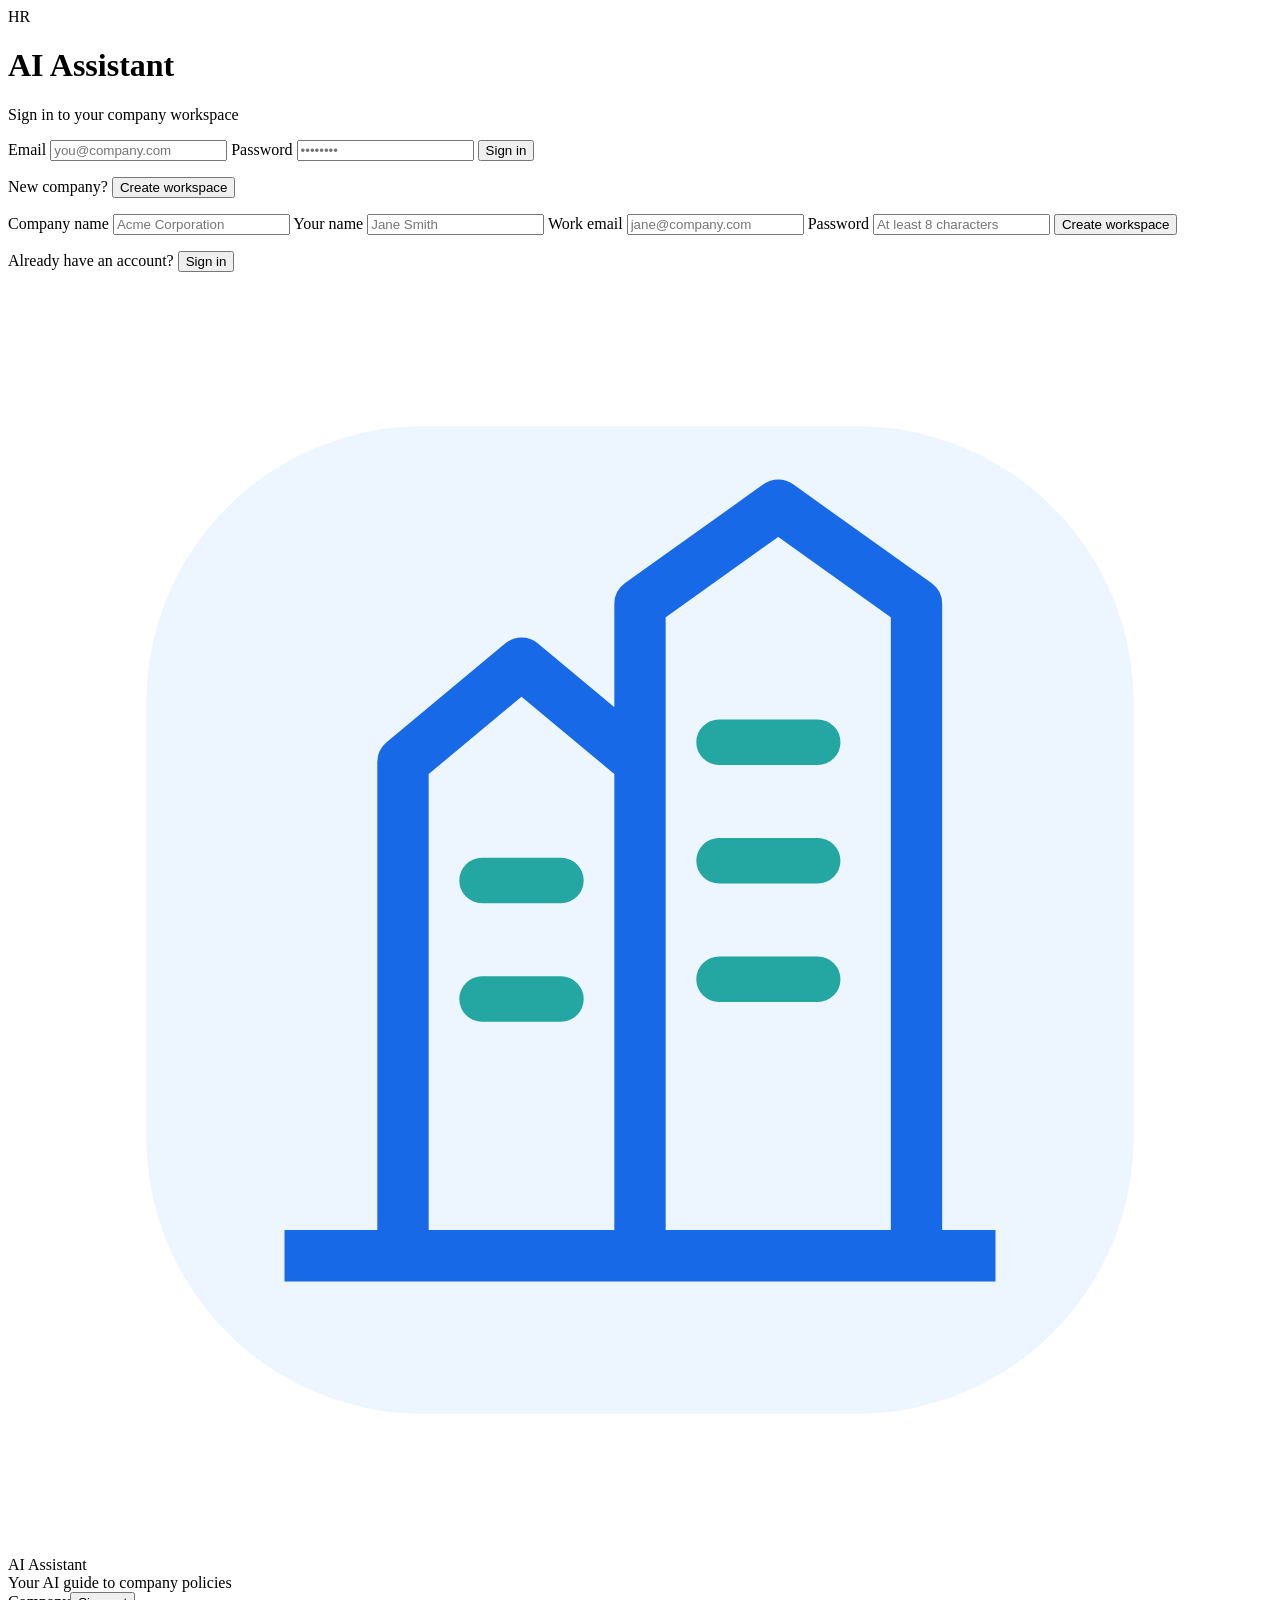
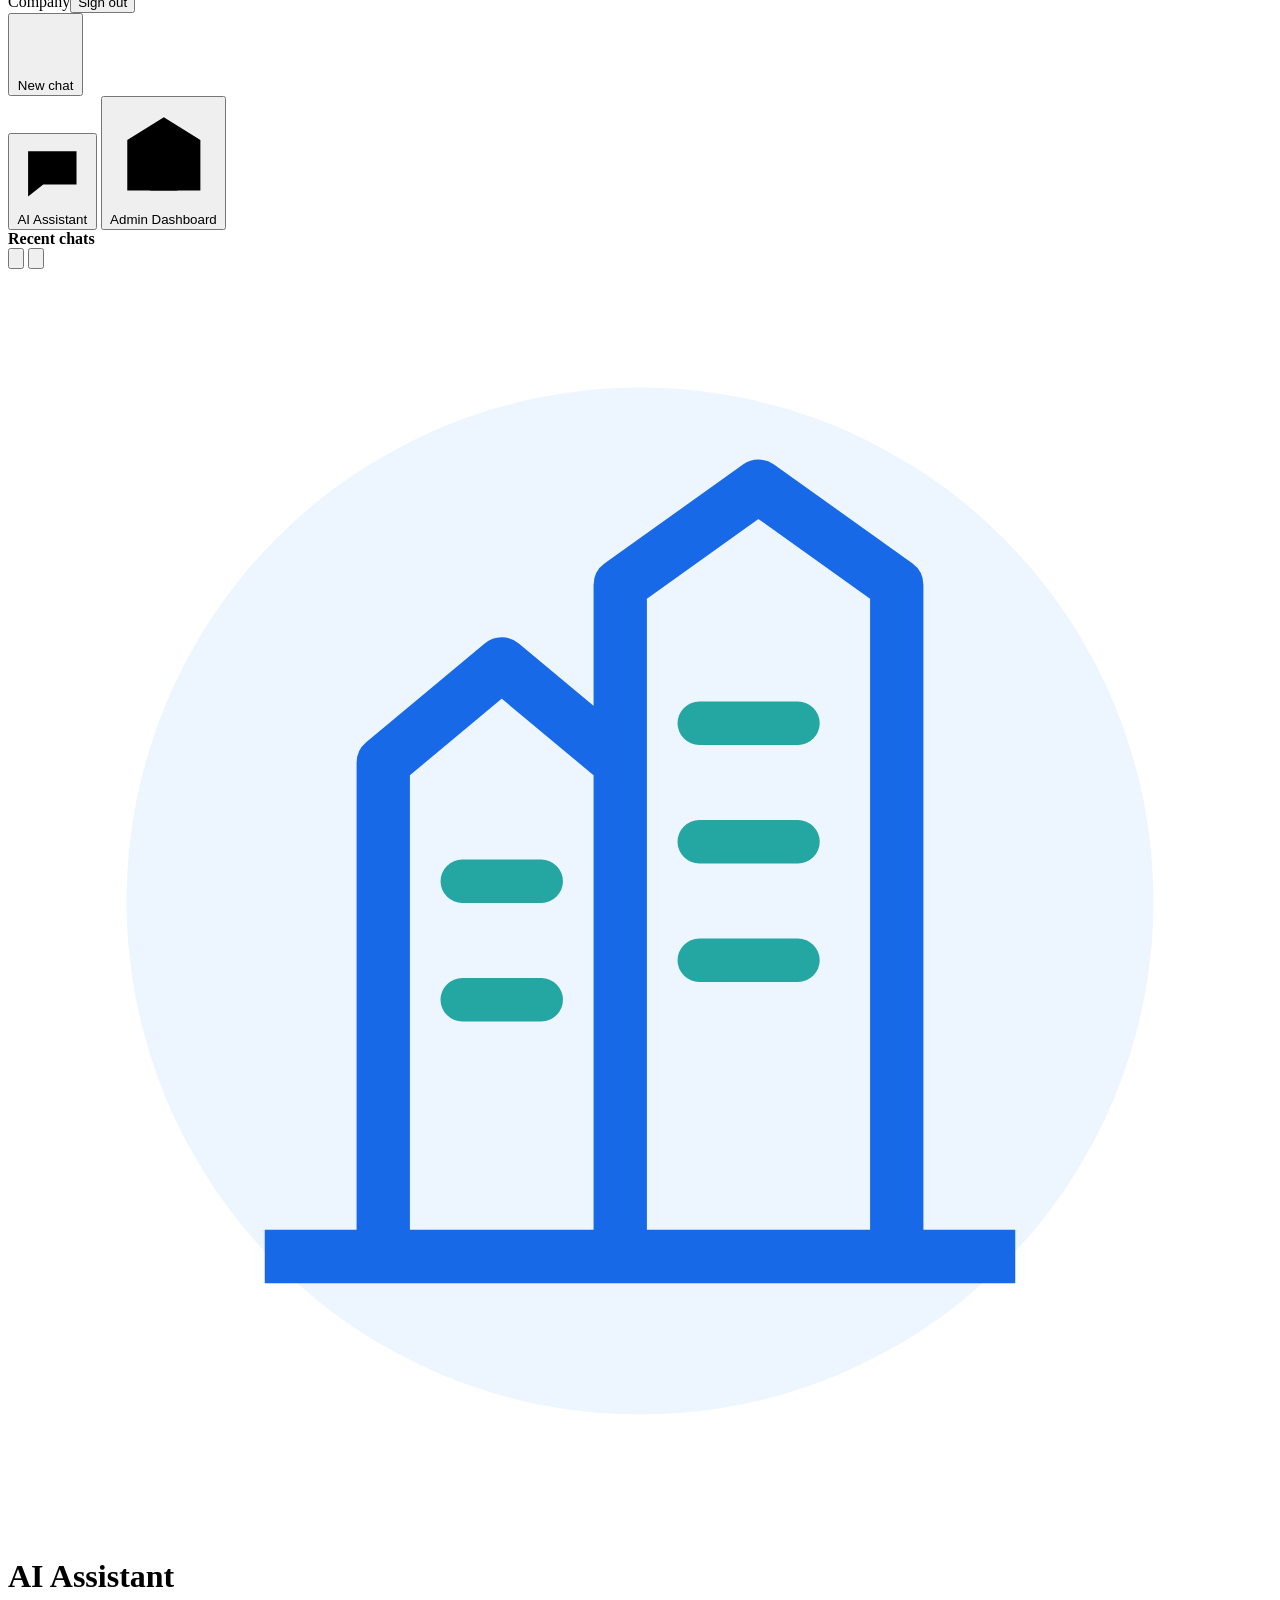
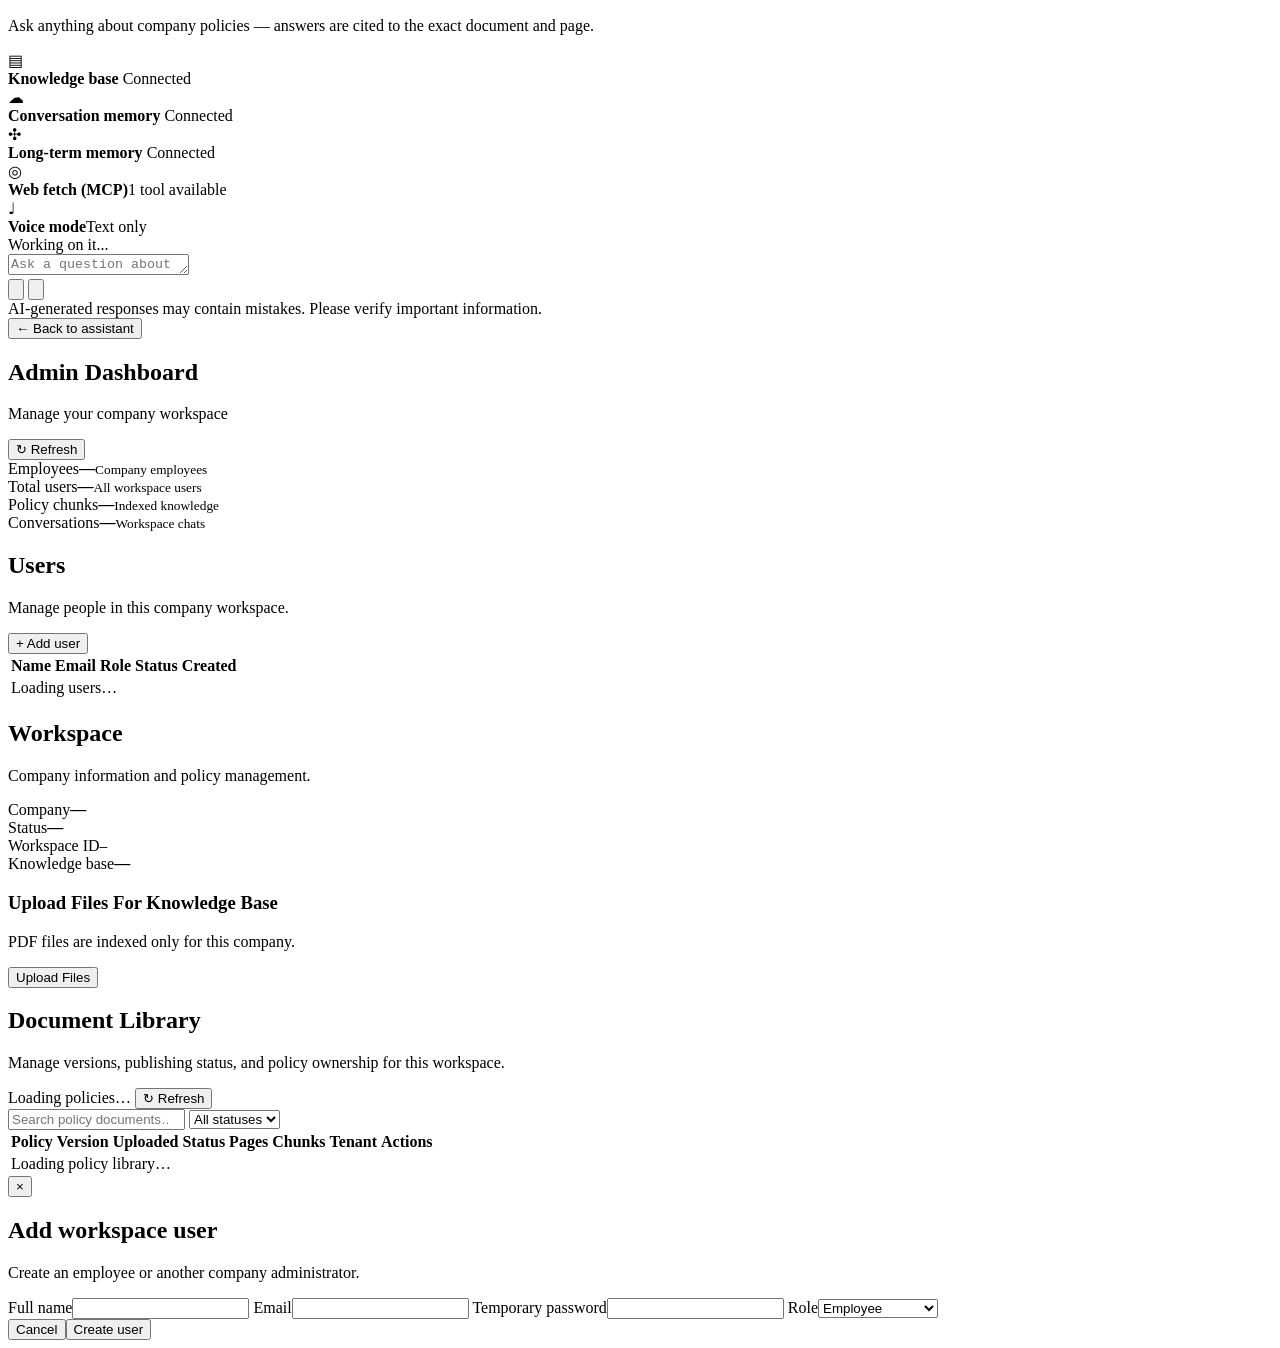
==== frontend/index.html @ 8429901c "change policy to assistant" ====
<!DOCTYPE html>
<html lang="en">
<head>
  <meta charset="UTF-8">
  <meta name="viewport" content="width=device-width, initial-scale=1.0">
  <title>AI Assistant</title>
  <link rel="stylesheet" href="/css/styles.css?v=20260813">
</head>
<body>

  <div id="authScreen" class="auth-screen">
    <div class="auth-card">
      <div class="auth-logo">HR</div>
      <h1>AI Assistant</h1>
      <p class="auth-subtitle">Sign in to your company workspace</p>

      <div id="loginView">
        <form id="loginForm">
          <label>Email</label>
          <input id="loginEmail" type="email" autocomplete="email" required placeholder="you@company.com">
          <label>Password</label>
          <input id="loginPassword" type="password" autocomplete="current-password" required placeholder="••••••••">
          <button type="submit" class="auth-primary">Sign in</button>
          <div id="loginError" class="auth-error hidden"></div>
        </form>
        <p class="auth-switch">New company? <button type="button" id="showRegister">Create workspace</button></p>
      </div>

      <div id="registerView" class="hidden">
        <form id="registerForm">
          <label>Company name</label>
          <input id="registerCompany" type="text" required placeholder="Acme Corporation">
          <label>Your name</label>
          <input id="registerName" type="text" required placeholder="Jane Smith">
          <label>Work email</label>
          <input id="registerEmail" type="email" required placeholder="jane@company.com">
          <label>Password</label>
          <input id="registerPassword" type="password" minlength="8" required placeholder="At least 8 characters">
          <button type="submit" class="auth-primary">Create workspace</button>
          <div id="registerError" class="auth-error hidden"></div>
        </form>
        <p class="auth-switch">Already have an account? <button type="button" id="showLogin">Sign in</button></p>
      </div>
    </div>
  </div>

  <div class="app hidden" id="appShell">

    <!-- Top navigation -->
    <header class="topbar">
      <div class="brand">
        <div class="brand-mark">
          <svg viewBox="0 0 64 64" aria-hidden="true">
            <rect x="7" y="7" width="50" height="50" rx="14" fill="#edf5ff"/>
            <path d="M20 49V24l6-5 6 5v25M32 49V16l7-5 7 5v34M14 49h36"
                  fill="none" stroke="#1769e8" stroke-width="2.6" stroke-linejoin="round"/>
            <path d="M24 30h4M24 36h4M36 23h5M36 29h5M36 35h5"
                  stroke="#24a6a3" stroke-width="2.3" stroke-linecap="round"/>
          </svg>
        </div>
        <div>
          <div class="brand-title">AI Assistant</div>
          <div class="brand-subtitle">Your AI guide to company policies</div>
        </div>
      </div>

      <!-- Status tabs -->
      <!-- <div class="status-tabs">
        <div class="status-card">
          <span class="status-icon">
            <svg viewBox="0 0 24 24"><path d="M4 5h16v14H4zM8 9h8M8 13h5"/></svg>
          </span>
          <span><b>Knowledge base</b><small><i></i> Connected</small></span>
        </div>
        <div class="status-card">
          <span class="status-icon">
            <svg viewBox="0 0 24 24"><path d="M5 6h14v10H8l-4 4V6z"/></svg>
          </span>
          <span><b>Memory</b><small><i></i> Connected</small></span>
        </div>
        <div class="status-card">
          <span class="status-icon">
            <svg viewBox="0 0 24 24"><path d="M12 4 19 8v7l-7 5-7-5V8l7-4zM9 12h6M12 9v6"/></svg>
          </span>
          <span><b>Long-term memory</b><small><i></i> Connected</small></span>
        </div>
        <div class="status-card">
          <span class="status-icon">
            <svg viewBox="0 0 24 24"><circle cx="12" cy="12" r="8"/><path d="M4 12h16M12 4a13 13 0 0 1 0 16M12 4a13 13 0 0 0 0 16"/></svg>
          </span>
          <span><b>Web fetch (MCP)</b><small><strong>1 tool</strong></small></span>
        </div>
      </div> -->

      <div class="top-user"><span id="companyName">Company</span><button id="logoutButton" class="logout-button" type="button">Sign out</button></div>
    </header>

    <div class="layout">

      <!-- Sidebar -->
      <aside class="sidebar">
        <button class="new-chat" id="newChat">
          <svg viewBox="0 0 24 24"><path d="M12 5v14M5 12h14"/></svg>
          New chat
        </button>

        <nav class="sidebar-nav" aria-label="Application navigation">
          <button id="assistantNavButton" class="sidebar-nav-button active" type="button">
            <svg viewBox="0 0 24 24" aria-hidden="true"><path d="M4 5h16v11H9l-5 4V5z"/><path d="M8 9h8M8 12h5"/></svg>
            <span>AI Assistant</span>
          </button>
          <button id="adminNavButton" class="sidebar-nav-button admin-nav-button hidden" type="button">
            <svg viewBox="0 0 24 24" aria-hidden="true"><path d="M4 20V9l8-5 8 5v11H4z"/><path d="M9 20v-6h6v6M8 10h1M12 10h1M16 10h1"/></svg>
            <span>Admin Dashboard</span>
          </button>
        </nav>

        <!-- <button class="upload-docs" id="uploadDocuments">
          <svg viewBox="0 0 24 24"><path d="M12 16V4M7 9l5-5 5 5M5 20h14"/></svg>
          Upload documents
        </button> -->
        <input id="fileInput" type="file" accept=".pdf" multiple hidden>

        <div class="recent-heading">
          <strong>Recent chats</strong>
          <div>
            <button aria-label="Search">
              <svg viewBox="0 0 24 24"><circle cx="10.5" cy="10.5" r="6.5"/><path d="m16 16 5 5"/></svg>
            </button>
            <button aria-label="Filter">
              <svg viewBox="0 0 24 24"><path d="M4 6h16M7 12h10M10 18h4"/></svg>
            </button>
          </div>
        </div>

        <div class="recent-chats" id="sessions"></div>

        <!-- <div class="employee">
          <div class="avatar employee-avatar">SK<span class="online"></span></div>
          <div class="employee-copy">
            <b>Employee</b>
            <span id="employeeId">employee-2f1a3b</span>
          </div>
          <button class="chevron">⌄</button>
          <button
  class="theme-button"
  id="themeButton"
  type="button"
  aria-label="Toggle theme"
  title="Toggle light/dark mode"
>
  <svg
    class="sun-icon"
    viewBox="0 0 24 24"
  >
    <circle
      cx="12"
      cy="12"
      r="4"
    ></circle>

    <path d="M12 2v2"></path>
    <path d="M12 20v2"></path>

    <path
      d="m4.93 4.93 1.41 1.41"
    ></path>

    <path
      d="m17.66 17.66 1.41 1.41"
    ></path>

    <path d="M2 12h2"></path>
    <path d="M20 12h2"></path>

    <path
      d="m6.34 17.66-1.41 1.41"
    ></path>

    <path
      d="m19.07 4.93-1.41 1.41"
    ></path>
  </svg>

  <svg
    class="moon-icon"
    viewBox="0 0 24 24"
  >
    <path
      d="M21 12.8A8.5 8.5 0 1 1 11.2 3
         6.7 6.7 0 0 0 21 12.8Z"
    ></path>
  </svg>
</button>
        </div> -->
      </aside>

      <!-- Main -->
      <main class="main">
        <div class="hero">
          <div class="hero-logo">
            <svg viewBox="0 0 64 64" aria-hidden="true">
              <rect x="6" y="6" width="52" height="52" rx="26" fill="#edf5ff"/>
              <path d="M19 50V25l6-5 6 5v25M31 50V16l7-5 7 5v34M13 50h38"
                    fill="none" stroke="#1769e8" stroke-width="2.7" stroke-linejoin="round"/>
              <path d="M23 31h4M23 37h4M35 23h5M35 29h5M35 35h5"
                    stroke="#24a6a3" stroke-width="2.2" stroke-linecap="round"/>
            </svg>
          </div>
          <div>
            <h1>AI Assistant</h1>
            <p>Ask anything about company policies — answers are cited to the exact document and page.</p>
          </div>
        </div>

        <!-- In-page capability cards -->
        <div class="capabilities">
          <div class="capability">
            <div class="capability-icon books">▤</div>
            <div><b>Knowledge base</b><span><i></i> Connected</span></div>
          </div>
          <div class="capability">
            <div class="capability-icon memory">☁</div>
            <div><b>Conversation memory</b><span><i></i> Connected</span></div>
          </div>
          <div class="capability">
            <div class="capability-icon brain">✣</div>
            <div><b>Long-term memory</b><span><i></i> Connected</span></div>
          </div>
          <div class="capability">
            <div class="capability-icon globe">◎</div>
            <div><b>Web fetch (MCP)</b><span>1 tool available</span></div>
          </div>
          <div class="capability">
            <div class="capability-icon mic">♩</div>
            <div><b>Voice mode</b><span>Text only</span></div>
          </div>
        </div>

        <section class="chat" id="chat"></section>

        <div id="working" class="working hidden">Working on it...</div>

        <form class="composer" id="chatForm">
          <textarea id="message" rows="1" placeholder="Ask a question about company policies..."></textarea>
          <div class="composer-actions">
            <!-- <button type="button" id="attachButton" class="icon-button" title="Attach document">
              <svg viewBox="0 0 24 24"><path d="m20 11.5-8.3 8.3a5 5 0 0 1-7.1-7.1l8.6-8.6a3.5 3.5 0 0 1 5 5l-8.7 8.7a2 2 0 0 1-2.8-2.8l8-8"/></svg>
            </button> -->
            <button type="button" id="micButton" class="icon-button" title="Voice input">
              <svg viewBox="0 0 24 24"><rect x="8" y="3" width="8" height="12" rx="4"/><path d="M5 11a7 7 0 0 0 14 0M12 18v3M9 21h6"/></svg>
            </button>
            <button type="submit" class="send-button" title="Send">
              <svg viewBox="0 0 24 24"><path d="M12 19V5M6.5 10.5 12 5l5.5 5.5"/></svg>
            </button>
          </div>
        </form>

        <div class="disclaimer">AI-generated responses may contain mistakes. Please verify important information.</div>
      </main>
    </div>
  </div>

  <section id="adminDashboard" class="admin-dashboard hidden">
    <div class="admin-shell">
      <header class="admin-header">
        <div>
          <button id="backToAssistant" class="admin-back" type="button">← Back to assistant</button>
          <h1>Admin Dashboard</h1>
          <p id="adminCompanySubtitle">Manage your company workspace</p>
        </div>
        <button id="refreshAdmin" class="admin-refresh" type="button">↻ Refresh</button>
      </header>

      <div id="adminError" class="admin-error hidden"></div>

      <div class="admin-stats">
        <div class="stat-card"><span>Employees</span><strong id="statEmployees">—</strong><small>Company employees</small></div>
        <div class="stat-card"><span>Total users</span><strong id="statUsers">—</strong><small>All workspace users</small></div>
        <div class="stat-card"><span>Policy chunks</span><strong id="statPolicies">—</strong><small>Indexed knowledge</small></div>
        <div class="stat-card"><span>Conversations</span><strong id="statConversations">—</strong><small>Workspace chats</small></div>
      </div>

      <div class="admin-grid">
        <section class="admin-card users-card">
          <div class="admin-card-heading">
            <div><h2>Users</h2><p>Manage people in this company workspace.</p></div>
            <button id="addUserButton" class="admin-primary" type="button">+ Add user</button>
          </div>
          <div class="table-wrap">
            <table>
              <thead><tr><th>Name</th><th>Email</th><th>Role</th><th>Status</th><th>Created</th><th></th></tr></thead>
              <tbody id="usersTableBody"><tr><td colspan="6" class="empty-table">Loading users…</td></tr></tbody>
            </table>
          </div>
        </section>

        <section class="admin-card workspace-card">
          <div class="admin-card-heading"><div><h2>Workspace</h2><p>Company information and policy management.</p></div></div>
          <div class="workspace-detail"><span>Company</span><strong id="workspaceName">—</strong></div>
          <div class="workspace-detail"><span>Status</span><strong id="workspaceStatus">—</strong></div>
          <div class="workspace-detail"><span>Workspace ID</span><code id="workspaceId">—</code></div>
          <div class="workspace-detail"><span>Knowledge base</span><strong id="workspaceKnowledge">—</strong></div>
          <div class="admin-upload">
            <h3>Upload Files For Knowledge Base</h3>
            <p>PDF files are indexed only for this company.</p>
            <input id="adminFileInput" type="file" accept=".pdf" multiple hidden>
            <button id="uploadPoliciesButton" class="admin-secondary" type="button">Upload Files</button>
            <div id="uploadStatus" class="upload-status"></div>
          </div>
        </section>
      </div>

      <section class="admin-card documents-card">
        <div class="admin-card-heading">
          <div>
            <h2>Document Library</h2>
            <p>Manage versions, publishing status, and policy ownership for this workspace.</p>
          </div>
          <div class="document-library-actions">
            <span id="documentSummary" class="document-summary">Loading policies…</span>
            <button id="refreshDocuments" class="admin-secondary" type="button">↻ Refresh</button>
          </div>
        </div>
        <div class="document-filters">
          <input id="documentSearch" type="search" placeholder="Search policy documents…" aria-label="Search policy documents">
          <select id="documentStatusFilter" aria-label="Filter policy status">
            <option value="all">All statuses</option>
            <option value="active">Active</option>
            <option value="archived">Archived</option>
            <option value="failed">Failed</option>
          </select>
        </div>
        <div class="table-wrap">
          <table class="documents-table">
            <thead>
              <tr><th>Policy</th><th>Version</th><th>Uploaded</th><th>Status</th><th>Pages</th><th>Chunks</th><th>Tenant</th><th>Actions</th></tr>
            </thead>
            <tbody id="documentsTableBody"><tr><td colspan="8" class="empty-table">Loading policy library…</td></tr></tbody>
          </table>
        </div>
      </section>
    </div>
  </section>

  <div id="userModal" class="modal hidden">
    <div class="modal-card">
      <button id="closeUserModal" class="modal-close" type="button" aria-label="Close dialog">×</button>
      <h2>Add workspace user</h2>
      <p>Create an employee or another company administrator.</p>
      <form id="adminUserForm">
        <label>Full name</label><input id="adminUserName" required minlength="2" maxlength="120">
        <label>Email</label><input id="adminUserEmail" type="email" required>
        <label>Temporary password</label><input id="adminUserPassword" type="password" required minlength="8">
        <label>Role</label><select id="adminUserRole"><option value="employee">Employee</option><option value="company_admin">Company admin</option></select>
        <div id="userFormError" class="auth-error hidden"></div>
        <div class="modal-actions"><button id="cancelUserModal" class="admin-secondary" type="button">Cancel</button><button class="admin-primary" type="submit">Create user</button></div>
      </form>
    </div>
  </div>

  <script src="/js/app.js?v=20260814-documents1"></script>
</body>
</html>
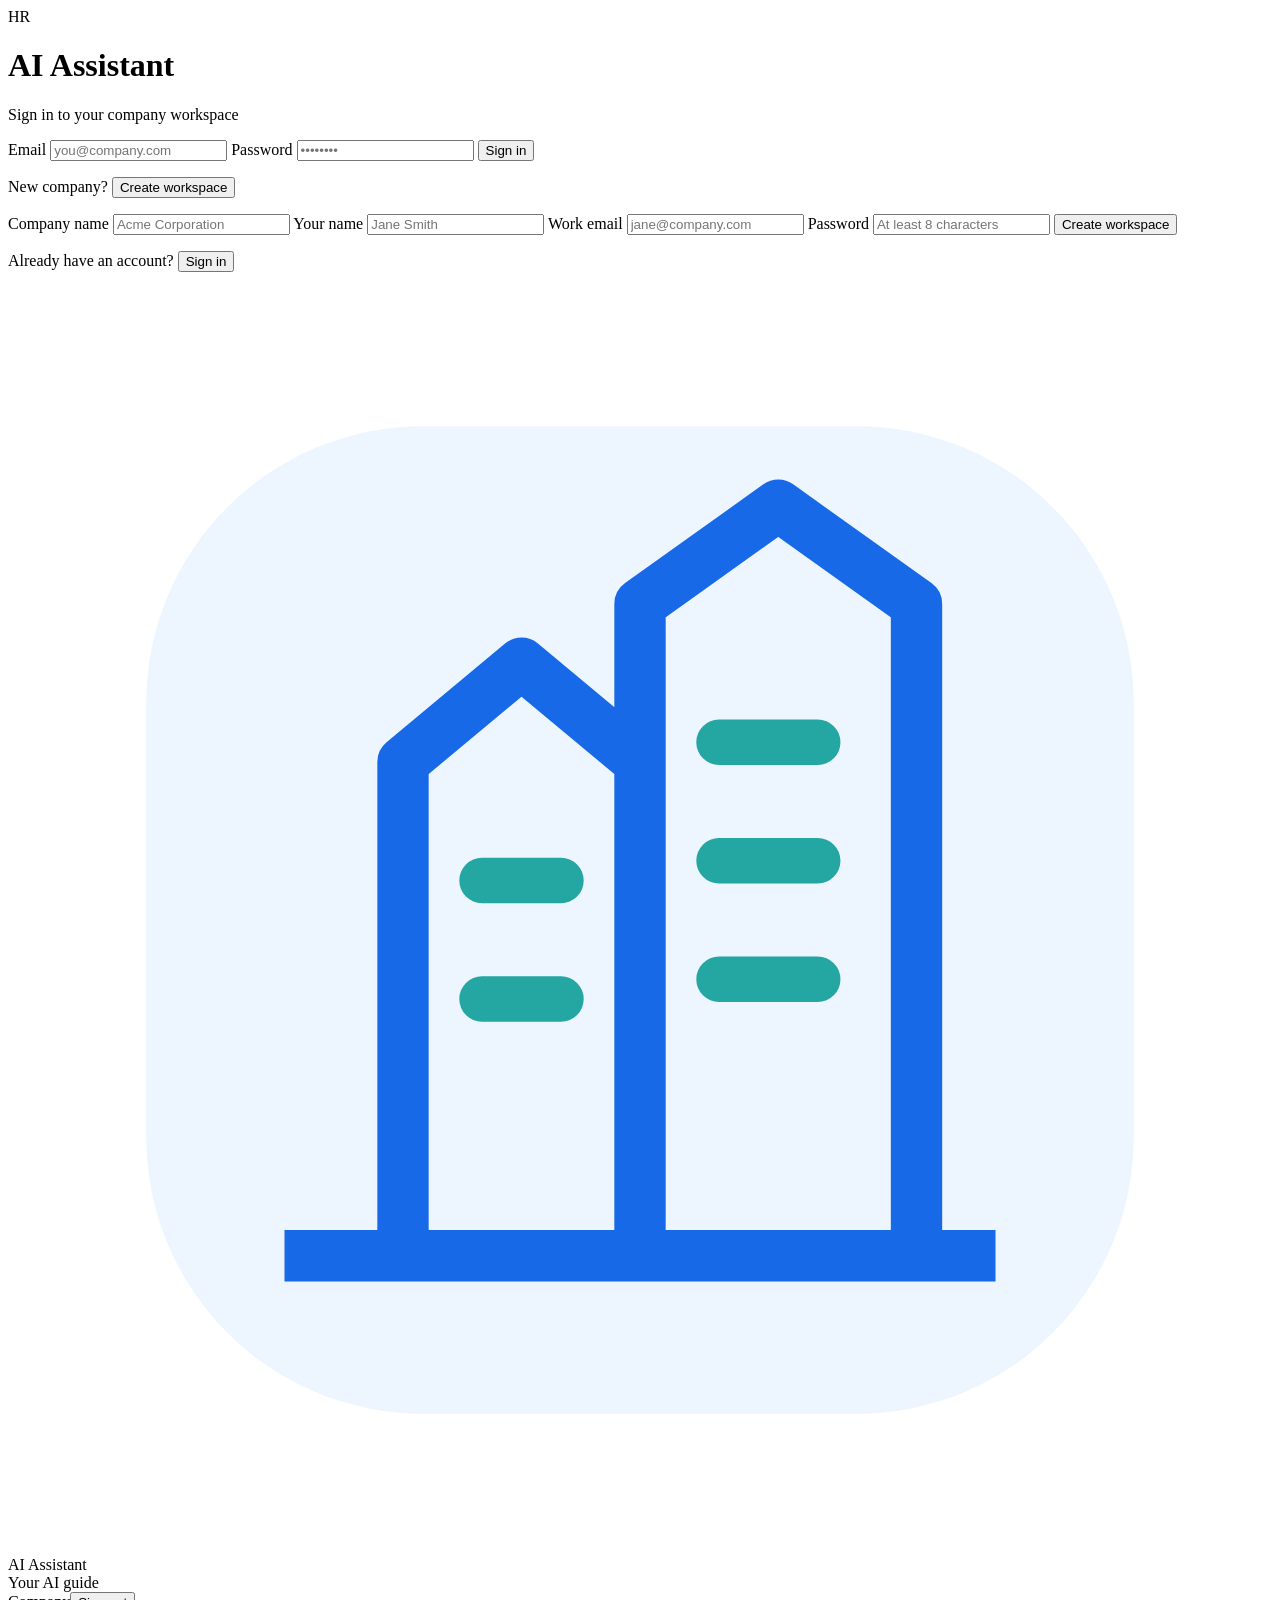
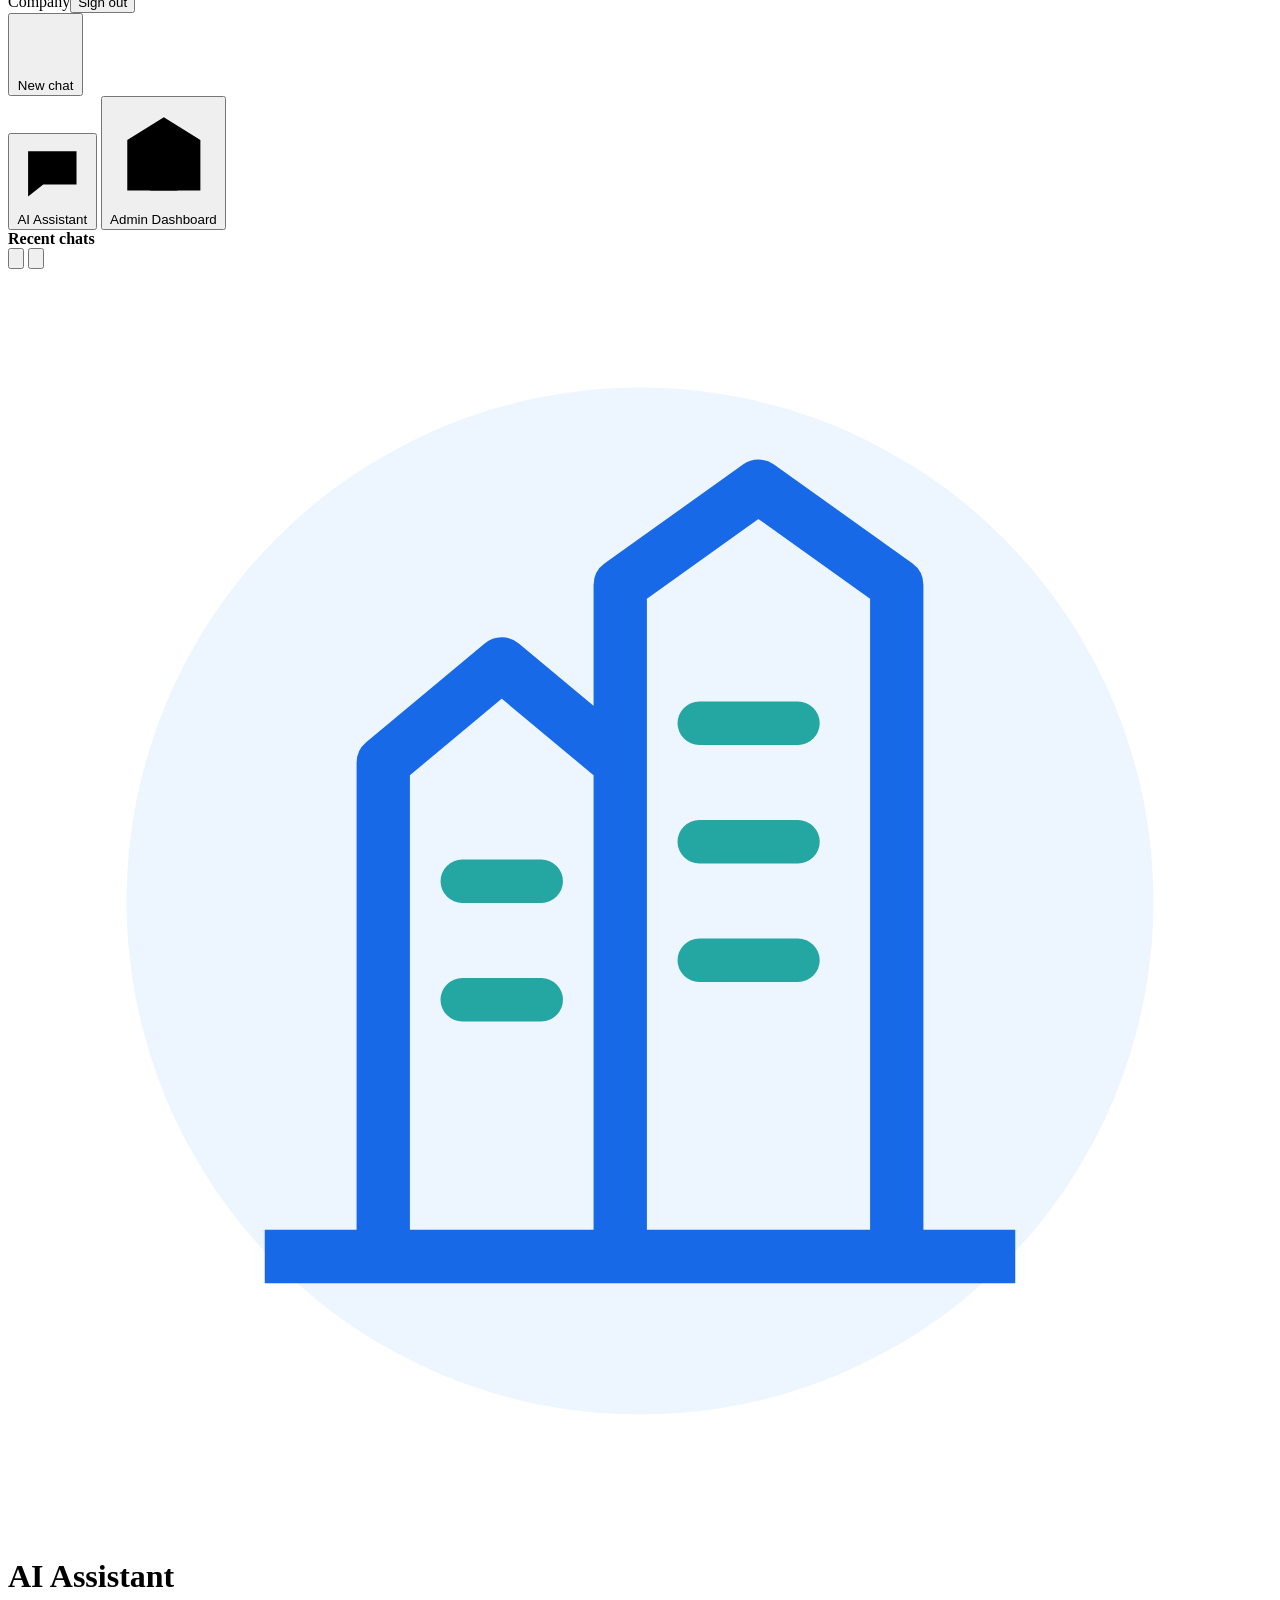
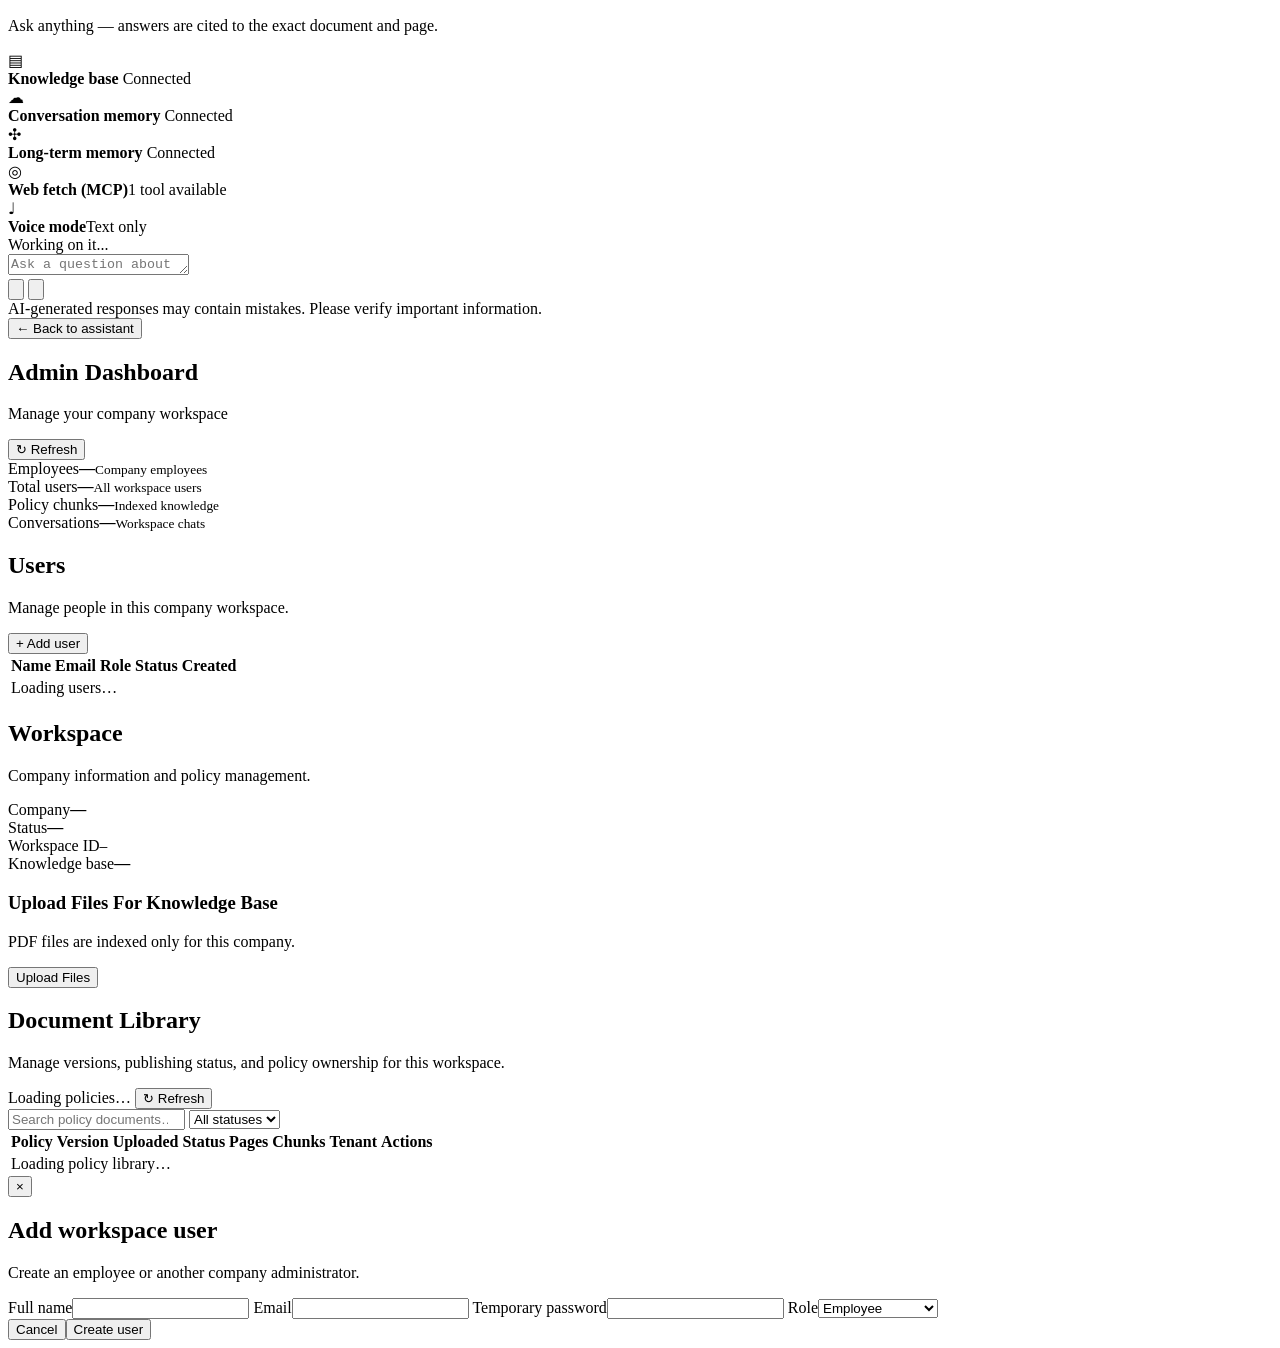
==== commit 2d4c0849: "updated descriptions" ====
--- a/frontend/index.html
+++ b/frontend/index.html
@@ -60,7 +60,7 @@
         </div>
         <div>
           <div class="brand-title">AI Assistant</div>
-          <div class="brand-subtitle">Your AI guide to company policies</div>
+          <div class="brand-subtitle">Your AI guide</div>
         </div>
       </div>
 
@@ -209,7 +209,7 @@
           </div>
           <div>
             <h1>AI Assistant</h1>
-            <p>Ask anything about company policies — answers are cited to the exact document and page.</p>
+            <p>Ask anything — answers are cited to the exact document and page.</p>
           </div>
         </div>
 
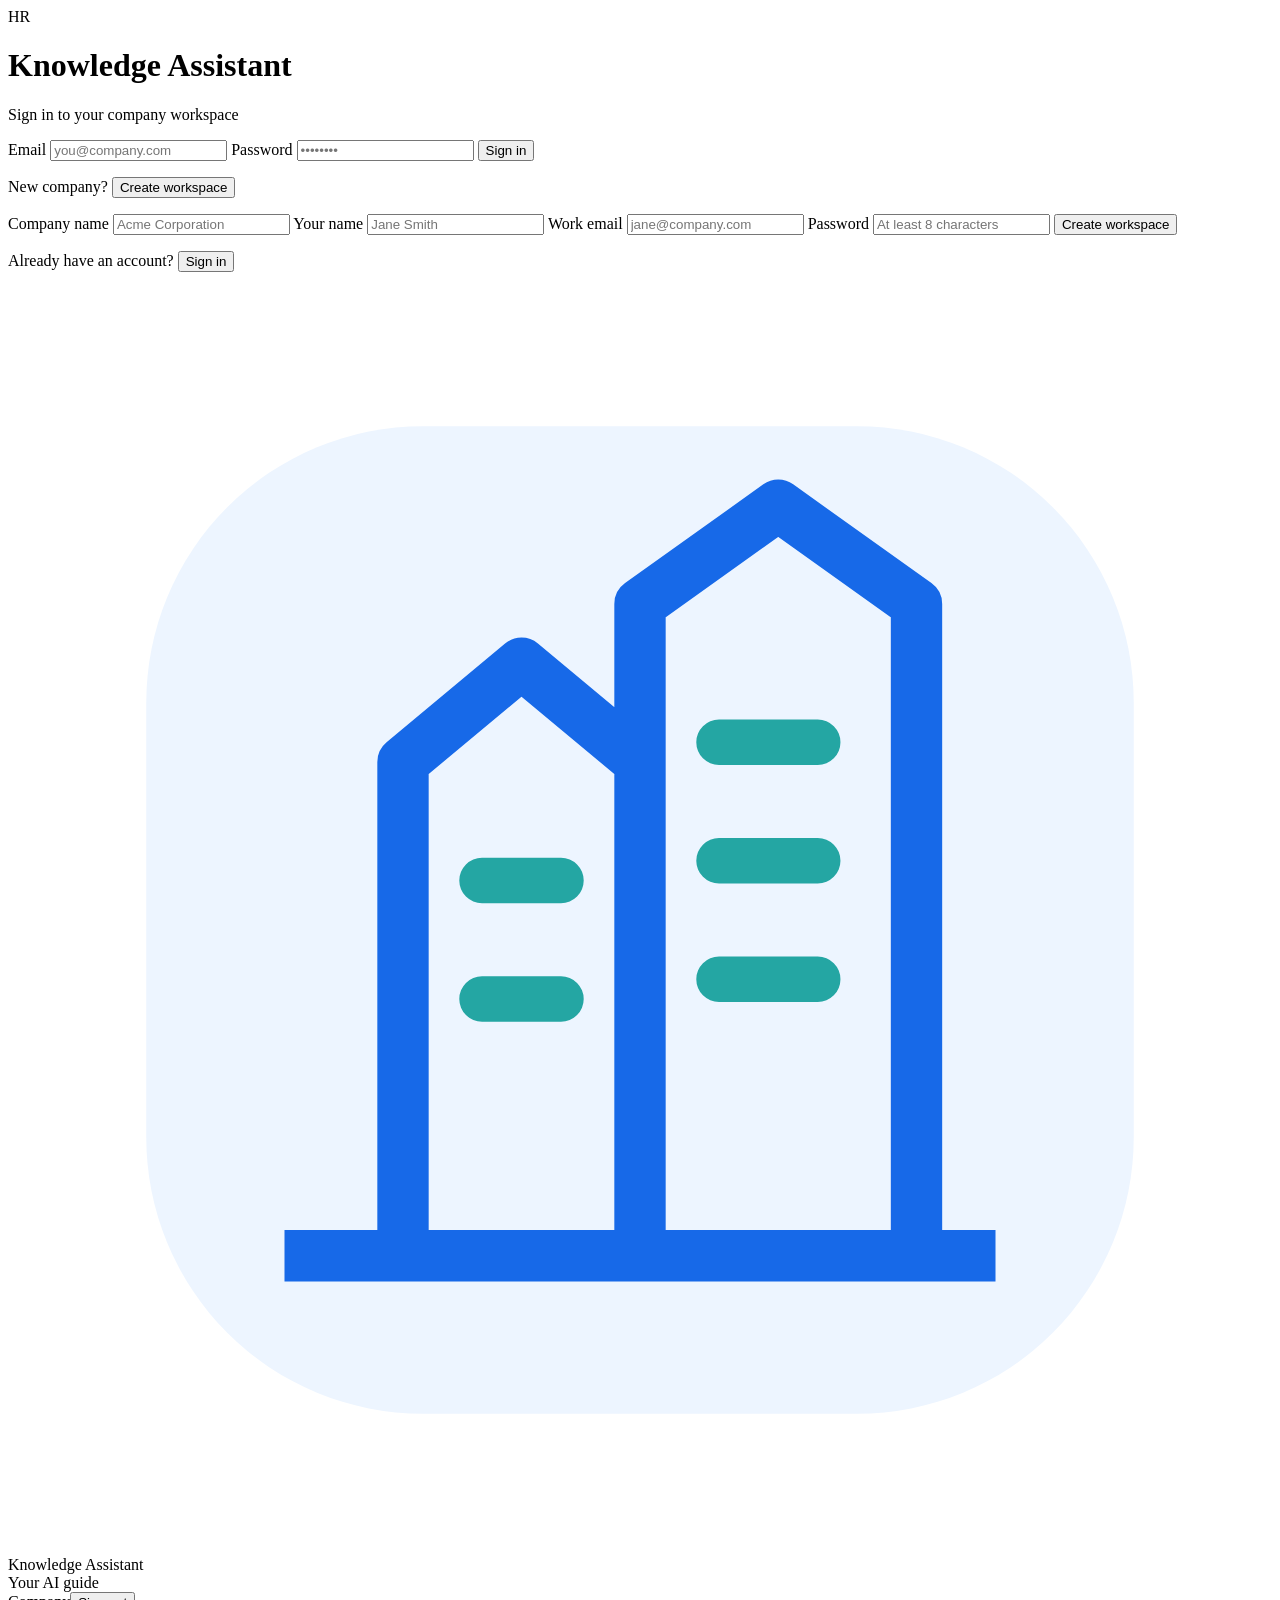
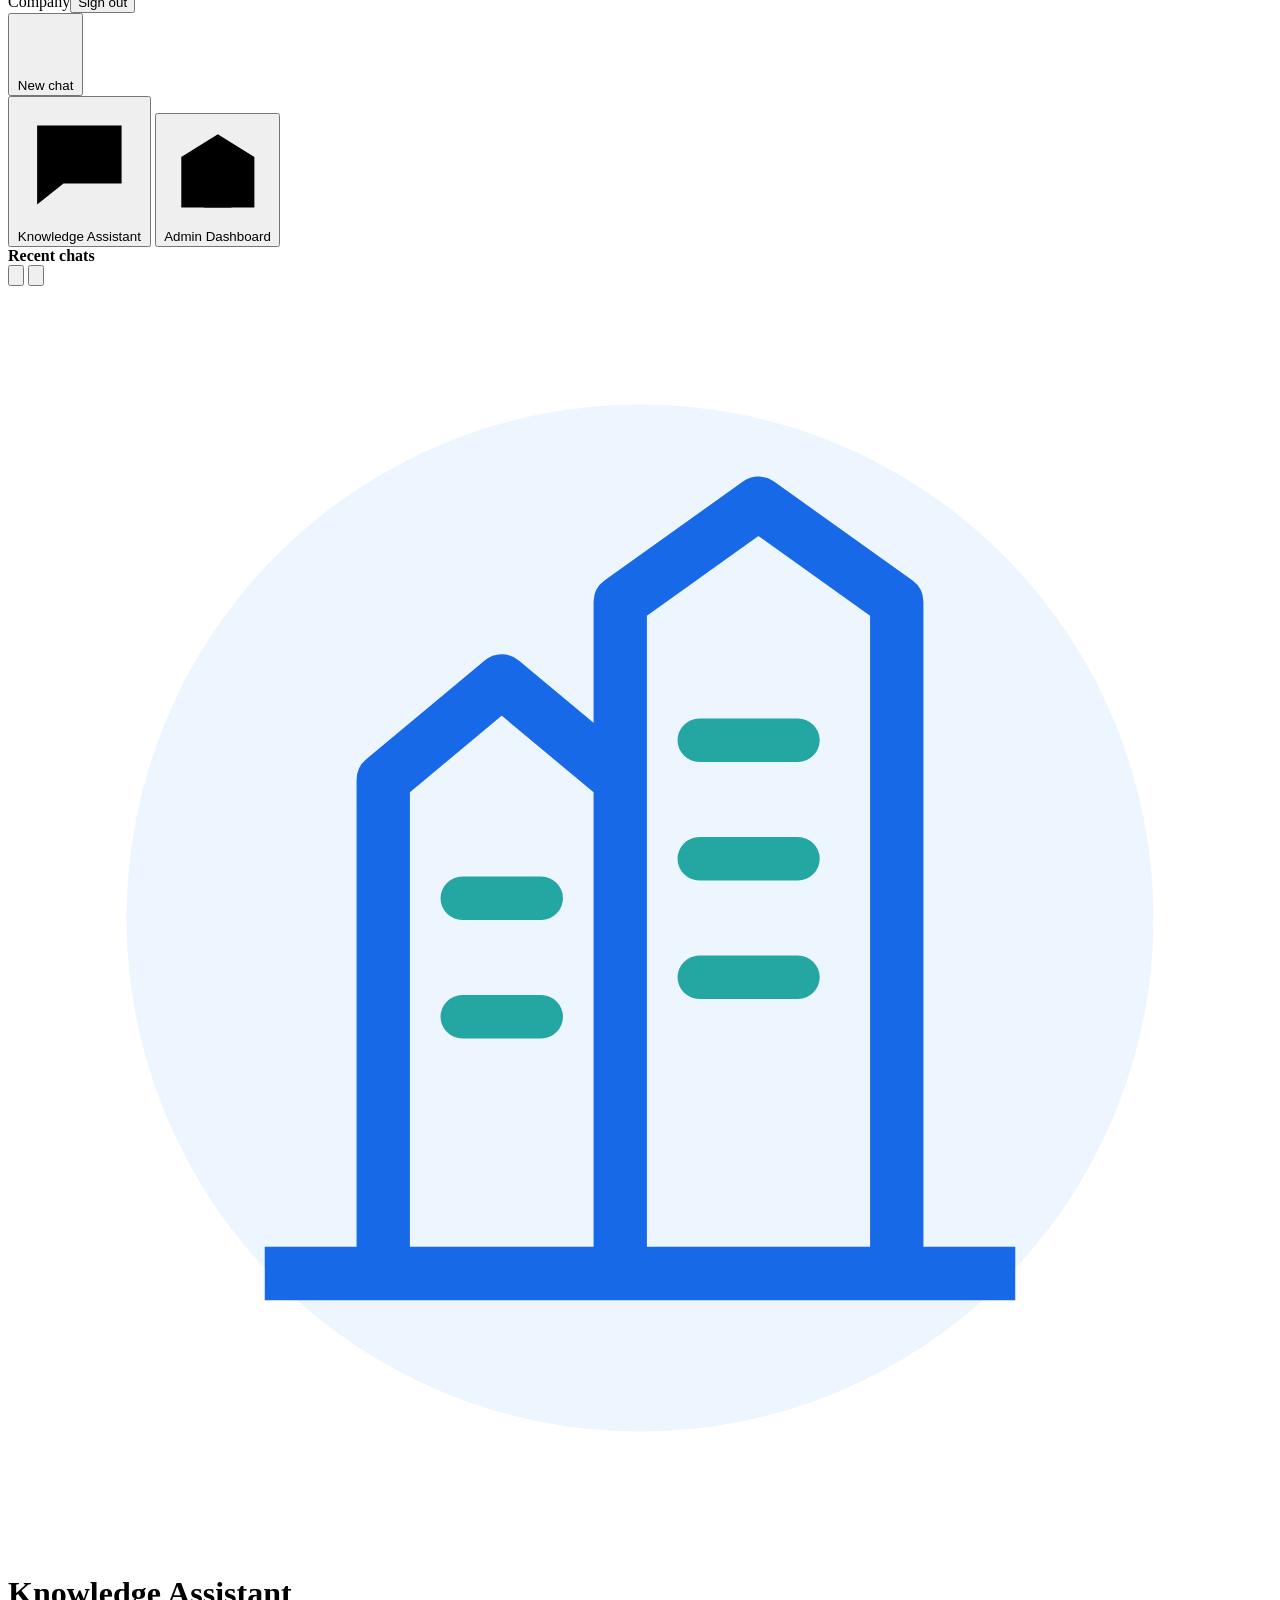
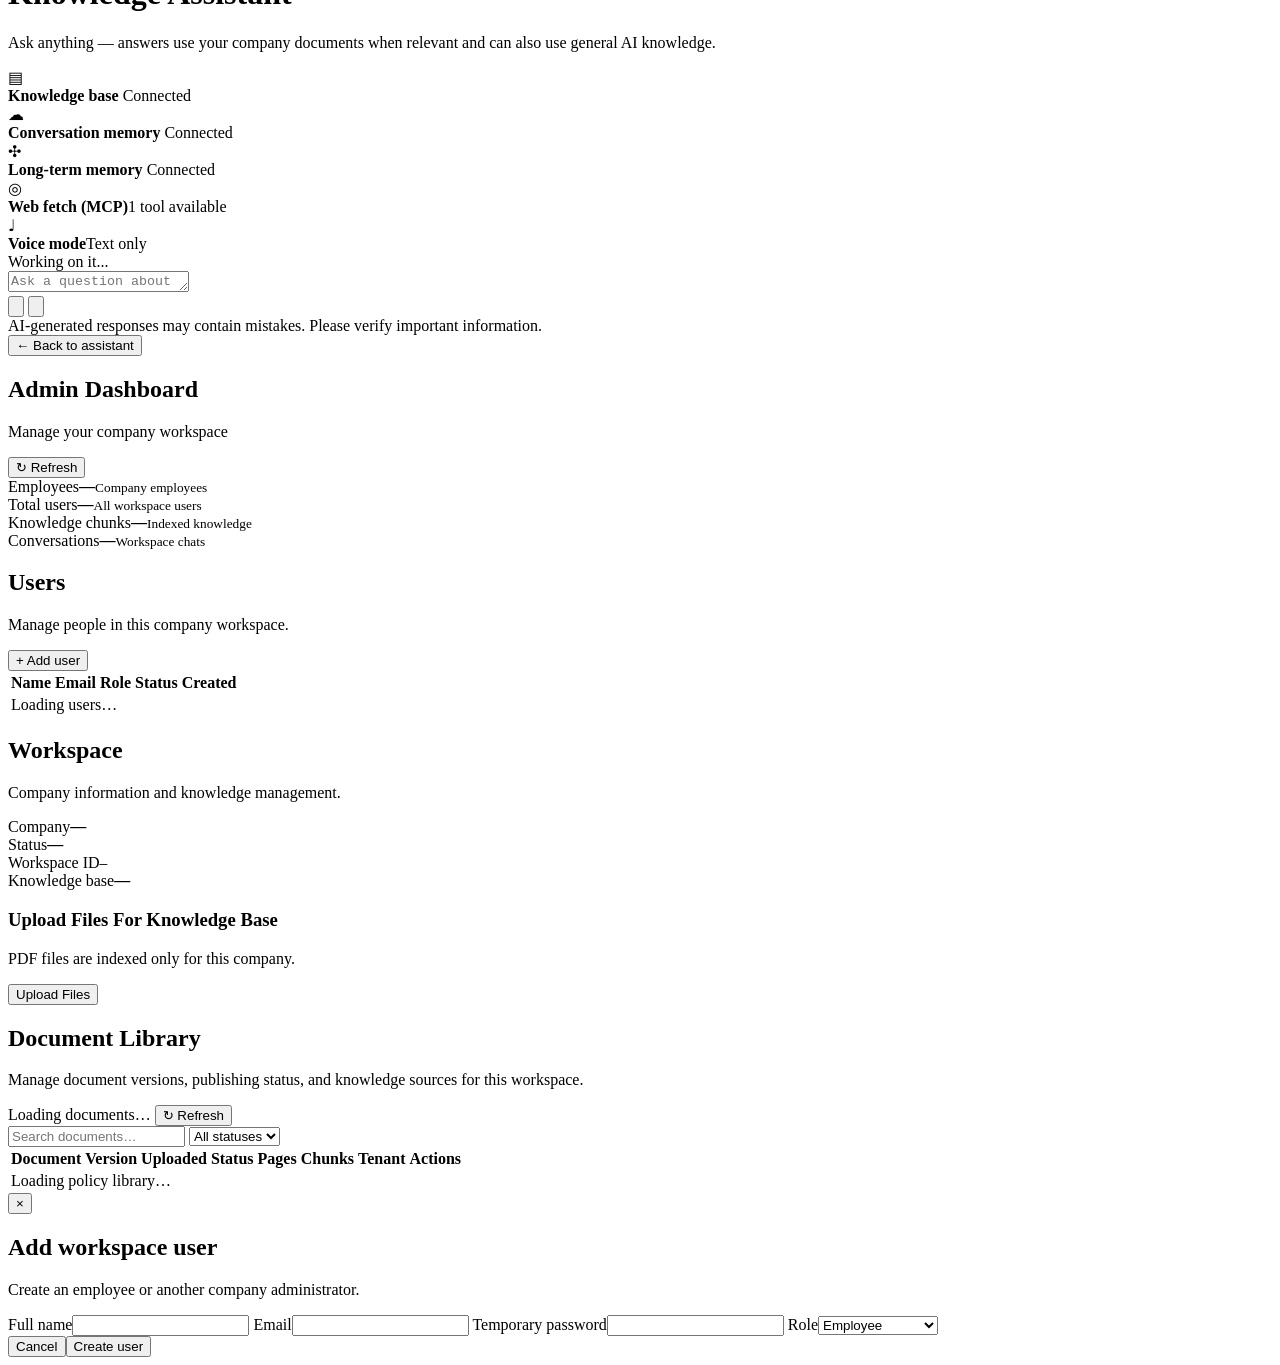
==== commit d6586f4a: "bug fixes" ====
--- a/frontend/index.html
+++ b/frontend/index.html
@@ -3,7 +3,7 @@
 <head>
   <meta charset="UTF-8">
   <meta name="viewport" content="width=device-width, initial-scale=1.0">
-  <title>AI Assistant</title>
+  <title>Knowledge Assistant</title>
   <link rel="stylesheet" href="/css/styles.css?v=20260813">
 </head>
 <body>
@@ -11,7 +11,7 @@
   <div id="authScreen" class="auth-screen">
     <div class="auth-card">
       <div class="auth-logo">HR</div>
-      <h1>AI Assistant</h1>
+      <h1>Knowledge Assistant</h1>
       <p class="auth-subtitle">Sign in to your company workspace</p>
 
       <div id="loginView">
@@ -59,7 +59,7 @@
           </svg>
         </div>
         <div>
-          <div class="brand-title">AI Assistant</div>
+          <div class="brand-title">Knowledge Assistant</div>
           <div class="brand-subtitle">Your AI guide</div>
         </div>
       </div>
@@ -107,7 +107,7 @@
         <nav class="sidebar-nav" aria-label="Application navigation">
           <button id="assistantNavButton" class="sidebar-nav-button active" type="button">
             <svg viewBox="0 0 24 24" aria-hidden="true"><path d="M4 5h16v11H9l-5 4V5z"/><path d="M8 9h8M8 12h5"/></svg>
-            <span>AI Assistant</span>
+            <span>Knowledge Assistant</span>
           </button>
           <button id="adminNavButton" class="sidebar-nav-button admin-nav-button hidden" type="button">
             <svg viewBox="0 0 24 24" aria-hidden="true"><path d="M4 20V9l8-5 8 5v11H4z"/><path d="M9 20v-6h6v6M8 10h1M12 10h1M16 10h1"/></svg>
@@ -208,8 +208,8 @@
             </svg>
           </div>
           <div>
-            <h1>AI Assistant</h1>
-            <p>Ask anything — answers are cited to the exact document and page.</p>
+            <h1>Knowledge Assistant</h1>
+            <p>Ask anything — answers use your company documents when relevant and can also use general AI knowledge.</p>
           </div>
         </div>
 
@@ -277,7 +277,7 @@
       <div class="admin-stats">
         <div class="stat-card"><span>Employees</span><strong id="statEmployees">—</strong><small>Company employees</small></div>
         <div class="stat-card"><span>Total users</span><strong id="statUsers">—</strong><small>All workspace users</small></div>
-        <div class="stat-card"><span>Policy chunks</span><strong id="statPolicies">—</strong><small>Indexed knowledge</small></div>
+        <div class="stat-card"><span>Knowledge chunks</span><strong id="statPolicies">—</strong><small>Indexed knowledge</small></div>
         <div class="stat-card"><span>Conversations</span><strong id="statConversations">—</strong><small>Workspace chats</small></div>
       </div>
 
@@ -296,7 +296,7 @@
         </section>
 
         <section class="admin-card workspace-card">
-          <div class="admin-card-heading"><div><h2>Workspace</h2><p>Company information and policy management.</p></div></div>
+          <div class="admin-card-heading"><div><h2>Workspace</h2><p>Company information and knowledge management.</p></div></div>
           <div class="workspace-detail"><span>Company</span><strong id="workspaceName">—</strong></div>
           <div class="workspace-detail"><span>Status</span><strong id="workspaceStatus">—</strong></div>
           <div class="workspace-detail"><span>Workspace ID</span><code id="workspaceId">—</code></div>
@@ -315,16 +315,16 @@
         <div class="admin-card-heading">
           <div>
             <h2>Document Library</h2>
-            <p>Manage versions, publishing status, and policy ownership for this workspace.</p>
+            <p>Manage document versions, publishing status, and knowledge sources for this workspace.</p>
           </div>
           <div class="document-library-actions">
-            <span id="documentSummary" class="document-summary">Loading policies…</span>
+            <span id="documentSummary" class="document-summary">Loading documents…</span>
             <button id="refreshDocuments" class="admin-secondary" type="button">↻ Refresh</button>
           </div>
         </div>
         <div class="document-filters">
-          <input id="documentSearch" type="search" placeholder="Search policy documents…" aria-label="Search policy documents">
-          <select id="documentStatusFilter" aria-label="Filter policy status">
+          <input id="documentSearch" type="search" placeholder="Search documents…" aria-label="Search documents">
+          <select id="documentStatusFilter" aria-label="Filter document status">
             <option value="all">All statuses</option>
             <option value="active">Active</option>
             <option value="archived">Archived</option>
@@ -334,7 +334,7 @@
         <div class="table-wrap">
           <table class="documents-table">
             <thead>
-              <tr><th>Policy</th><th>Version</th><th>Uploaded</th><th>Status</th><th>Pages</th><th>Chunks</th><th>Tenant</th><th>Actions</th></tr>
+              <tr><th>Document</th><th>Version</th><th>Uploaded</th><th>Status</th><th>Pages</th><th>Chunks</th><th>Tenant</th><th>Actions</th></tr>
             </thead>
             <tbody id="documentsTableBody"><tr><td colspan="8" class="empty-table">Loading policy library…</td></tr></tbody>
           </table>
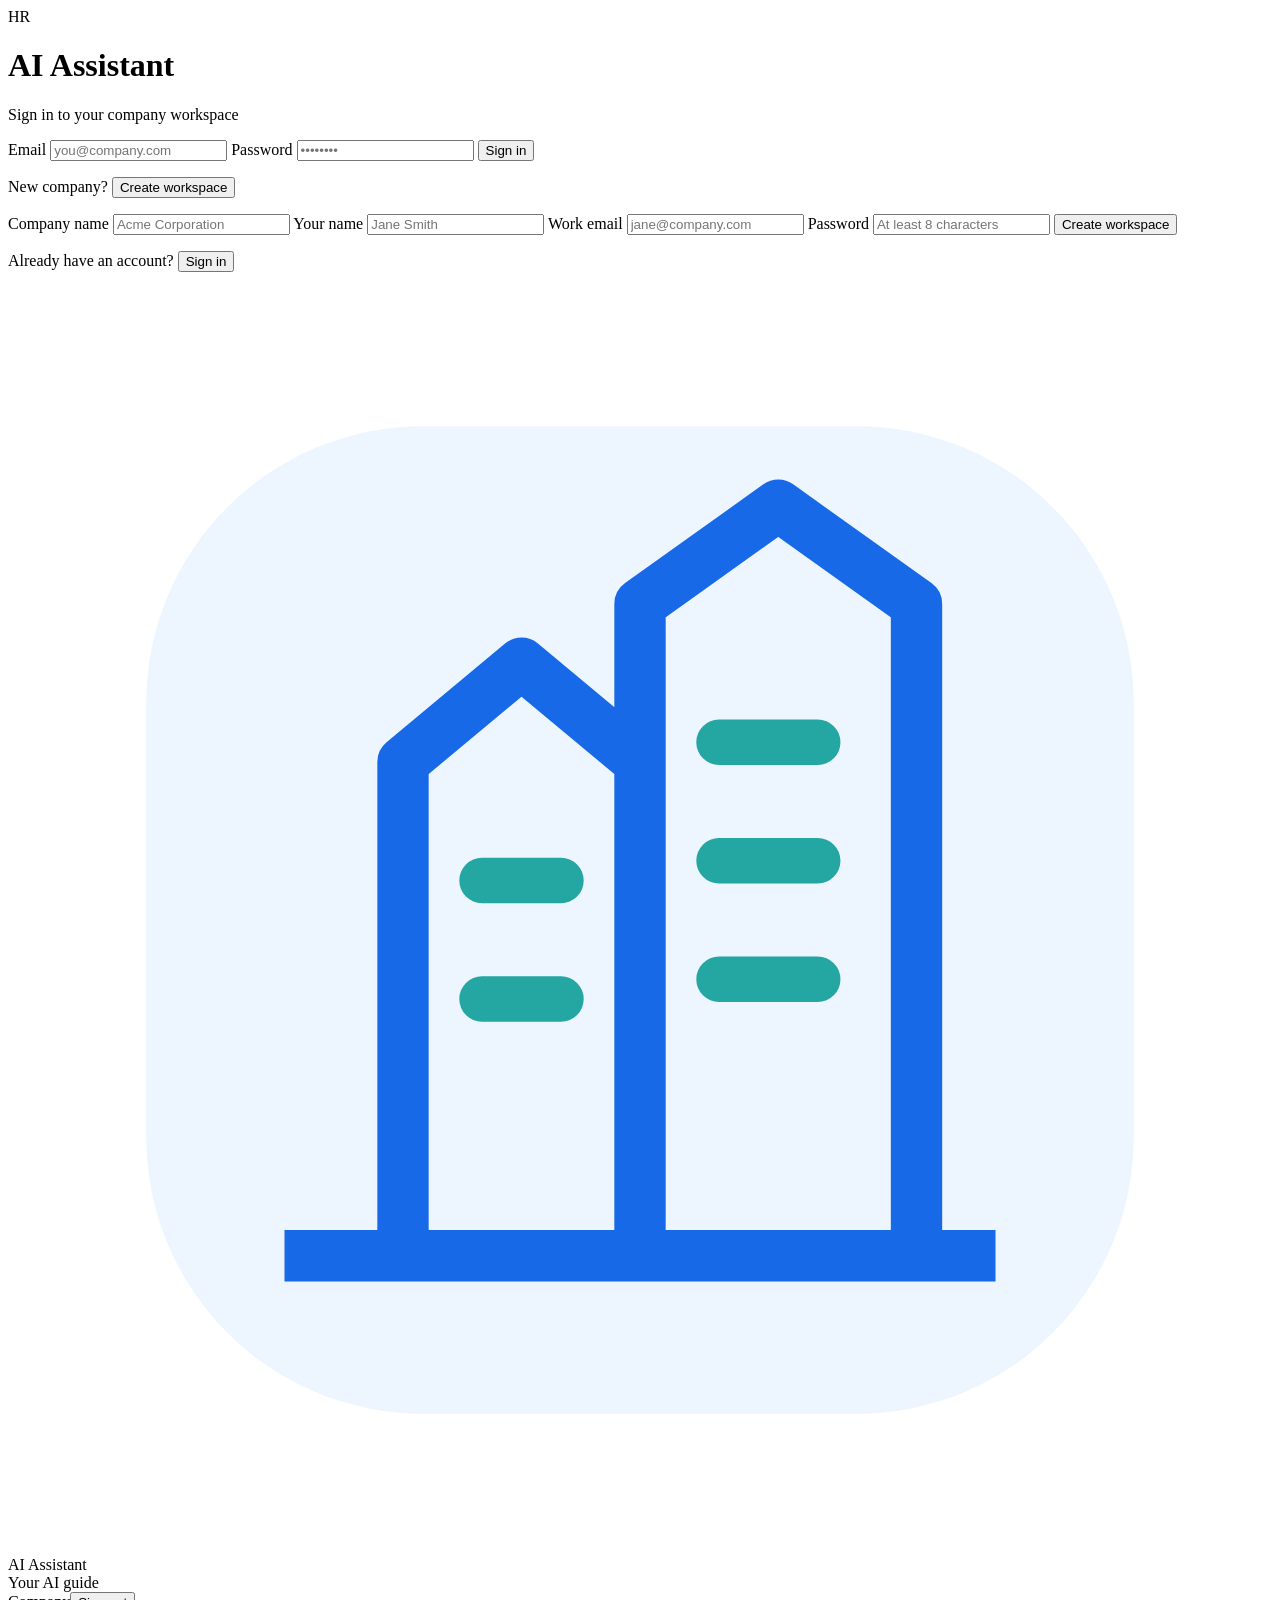
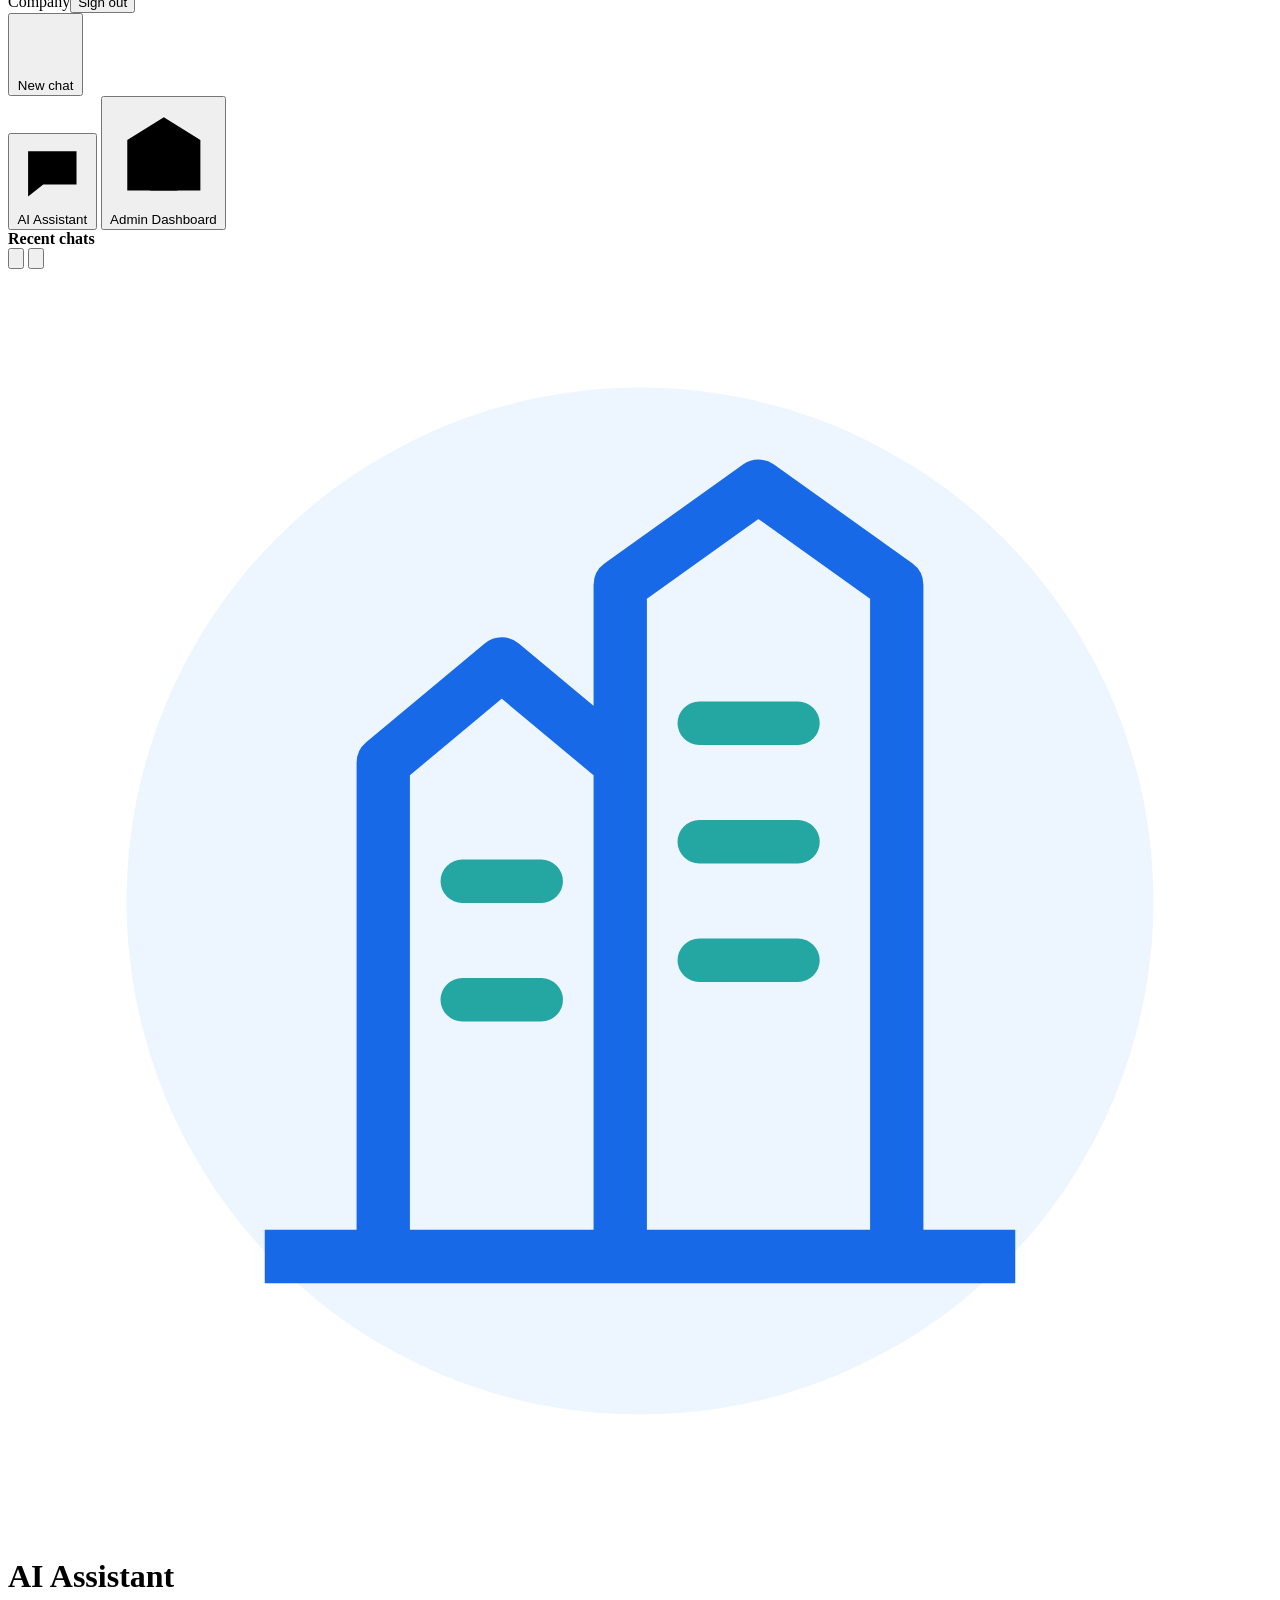
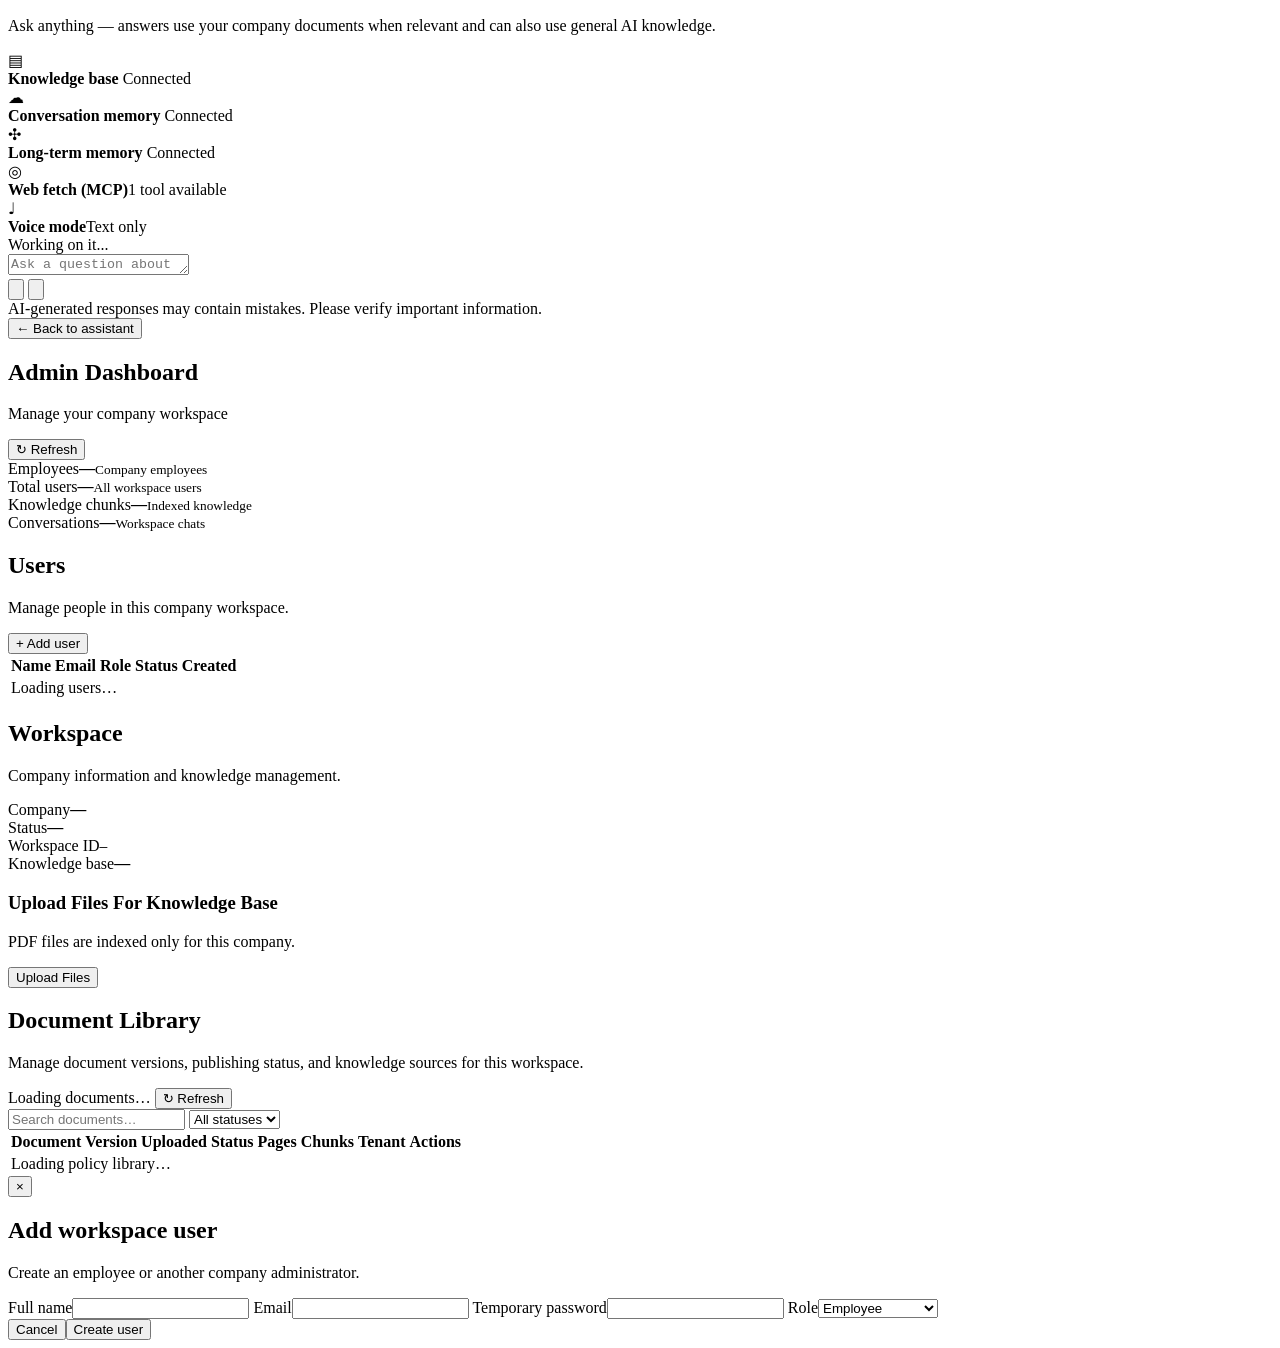
==== commit 9fcd0dba: "bubble popup message changes" ====
--- a/frontend/index.html
+++ b/frontend/index.html
@@ -3,7 +3,7 @@
 <head>
   <meta charset="UTF-8">
   <meta name="viewport" content="width=device-width, initial-scale=1.0">
-  <title>Knowledge Assistant</title>
+  <title>AI Assistant</title>
   <link rel="stylesheet" href="/css/styles.css?v=20260813">
 </head>
 <body>
@@ -11,7 +11,7 @@
   <div id="authScreen" class="auth-screen">
     <div class="auth-card">
       <div class="auth-logo">HR</div>
-      <h1>Knowledge Assistant</h1>
+      <h1>AI Assistant</h1>
       <p class="auth-subtitle">Sign in to your company workspace</p>
 
       <div id="loginView">
@@ -59,7 +59,7 @@
           </svg>
         </div>
         <div>
-          <div class="brand-title">Knowledge Assistant</div>
+          <div class="brand-title">AI Assistant</div>
           <div class="brand-subtitle">Your AI guide</div>
         </div>
       </div>
@@ -107,7 +107,7 @@
         <nav class="sidebar-nav" aria-label="Application navigation">
           <button id="assistantNavButton" class="sidebar-nav-button active" type="button">
             <svg viewBox="0 0 24 24" aria-hidden="true"><path d="M4 5h16v11H9l-5 4V5z"/><path d="M8 9h8M8 12h5"/></svg>
-            <span>Knowledge Assistant</span>
+            <span>AI Assistant</span>
           </button>
           <button id="adminNavButton" class="sidebar-nav-button admin-nav-button hidden" type="button">
             <svg viewBox="0 0 24 24" aria-hidden="true"><path d="M4 20V9l8-5 8 5v11H4z"/><path d="M9 20v-6h6v6M8 10h1M12 10h1M16 10h1"/></svg>
@@ -208,7 +208,7 @@
             </svg>
           </div>
           <div>
-            <h1>Knowledge Assistant</h1>
+            <h1>AI Assistant</h1>
             <p>Ask anything — answers use your company documents when relevant and can also use general AI knowledge.</p>
           </div>
         </div>
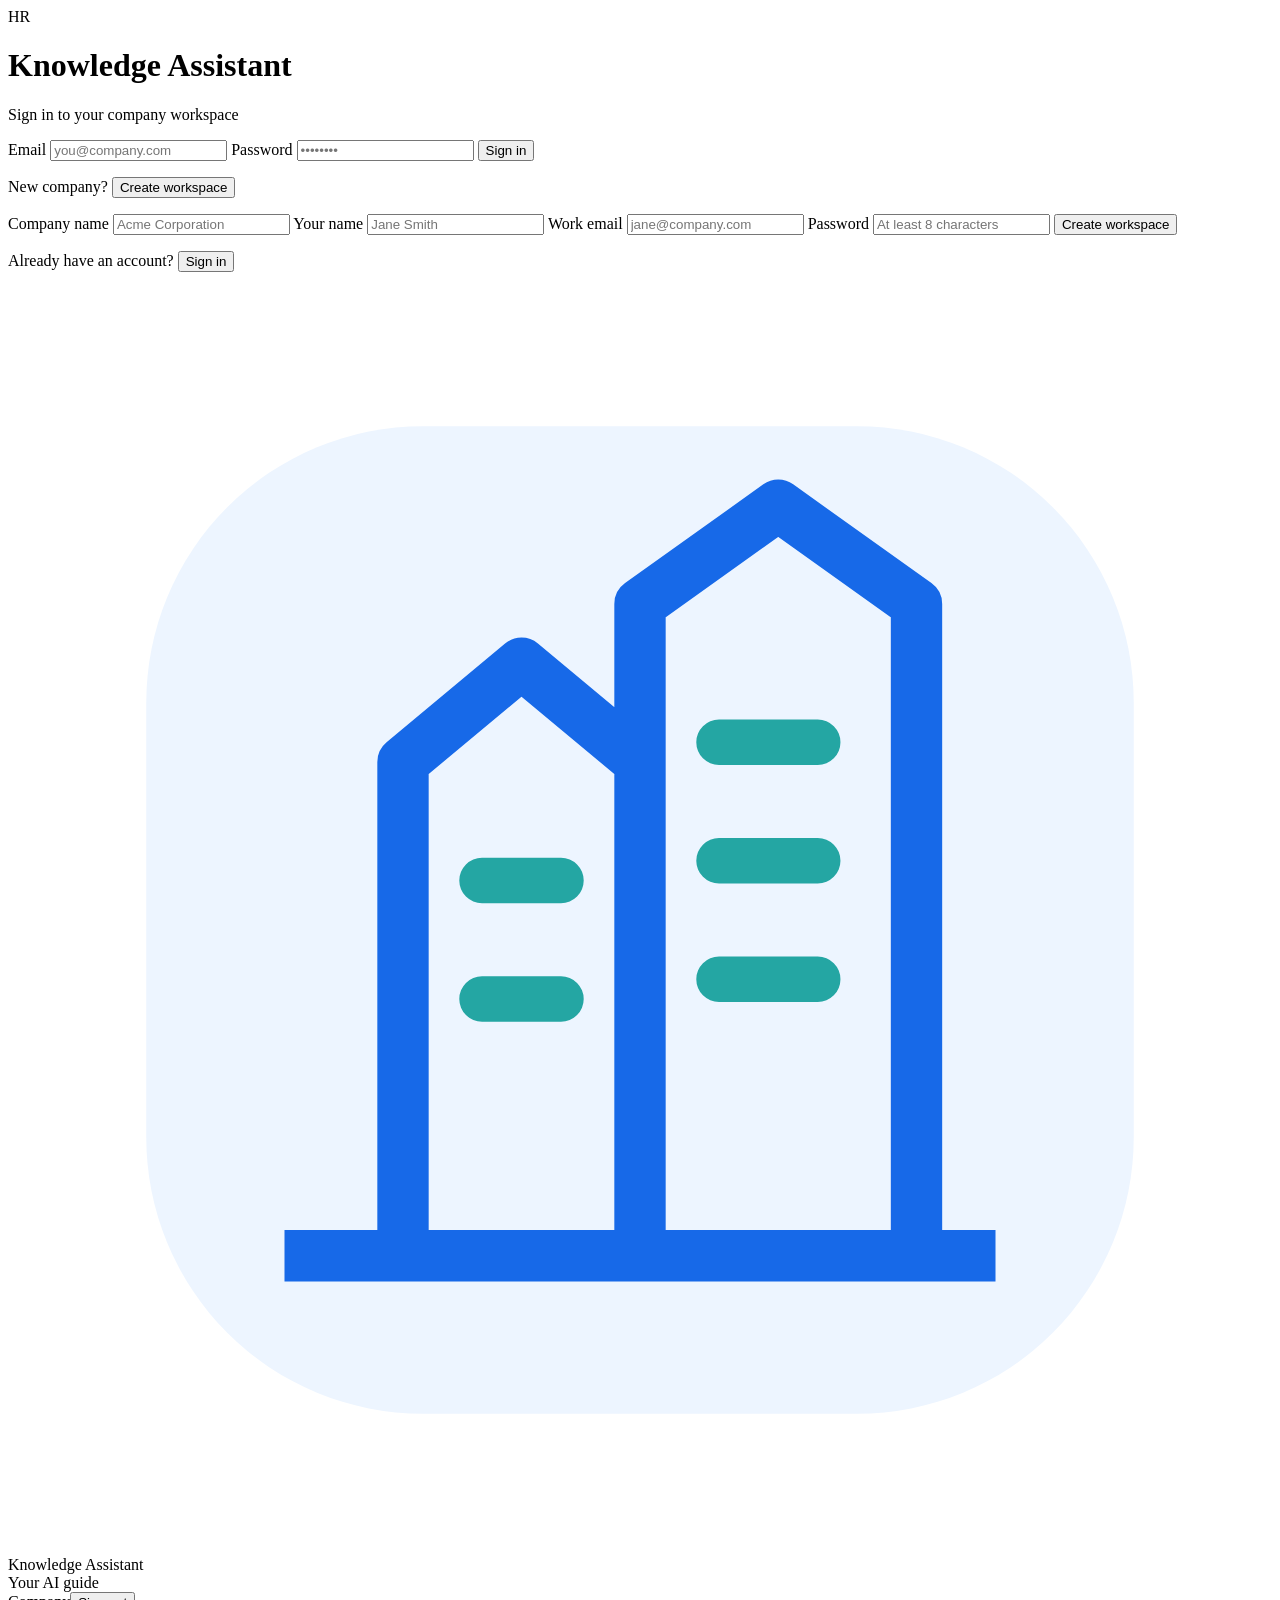
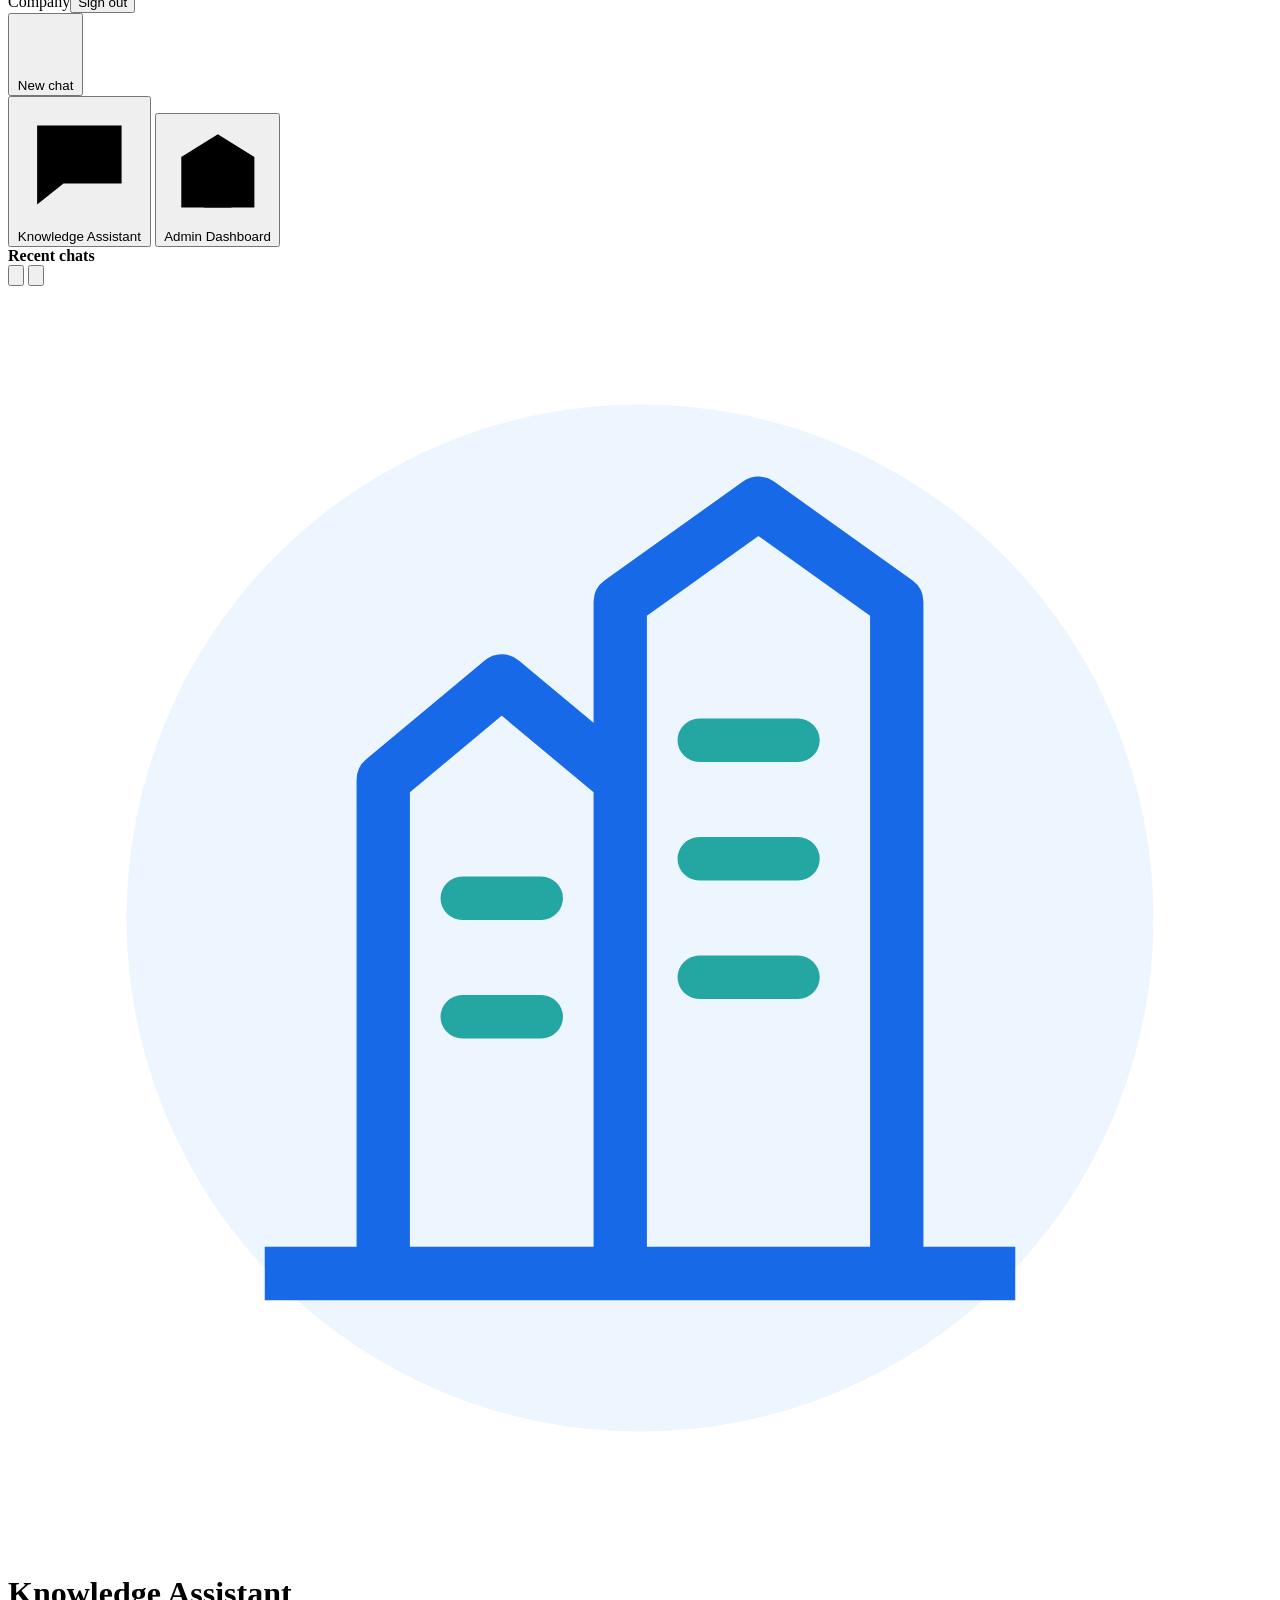
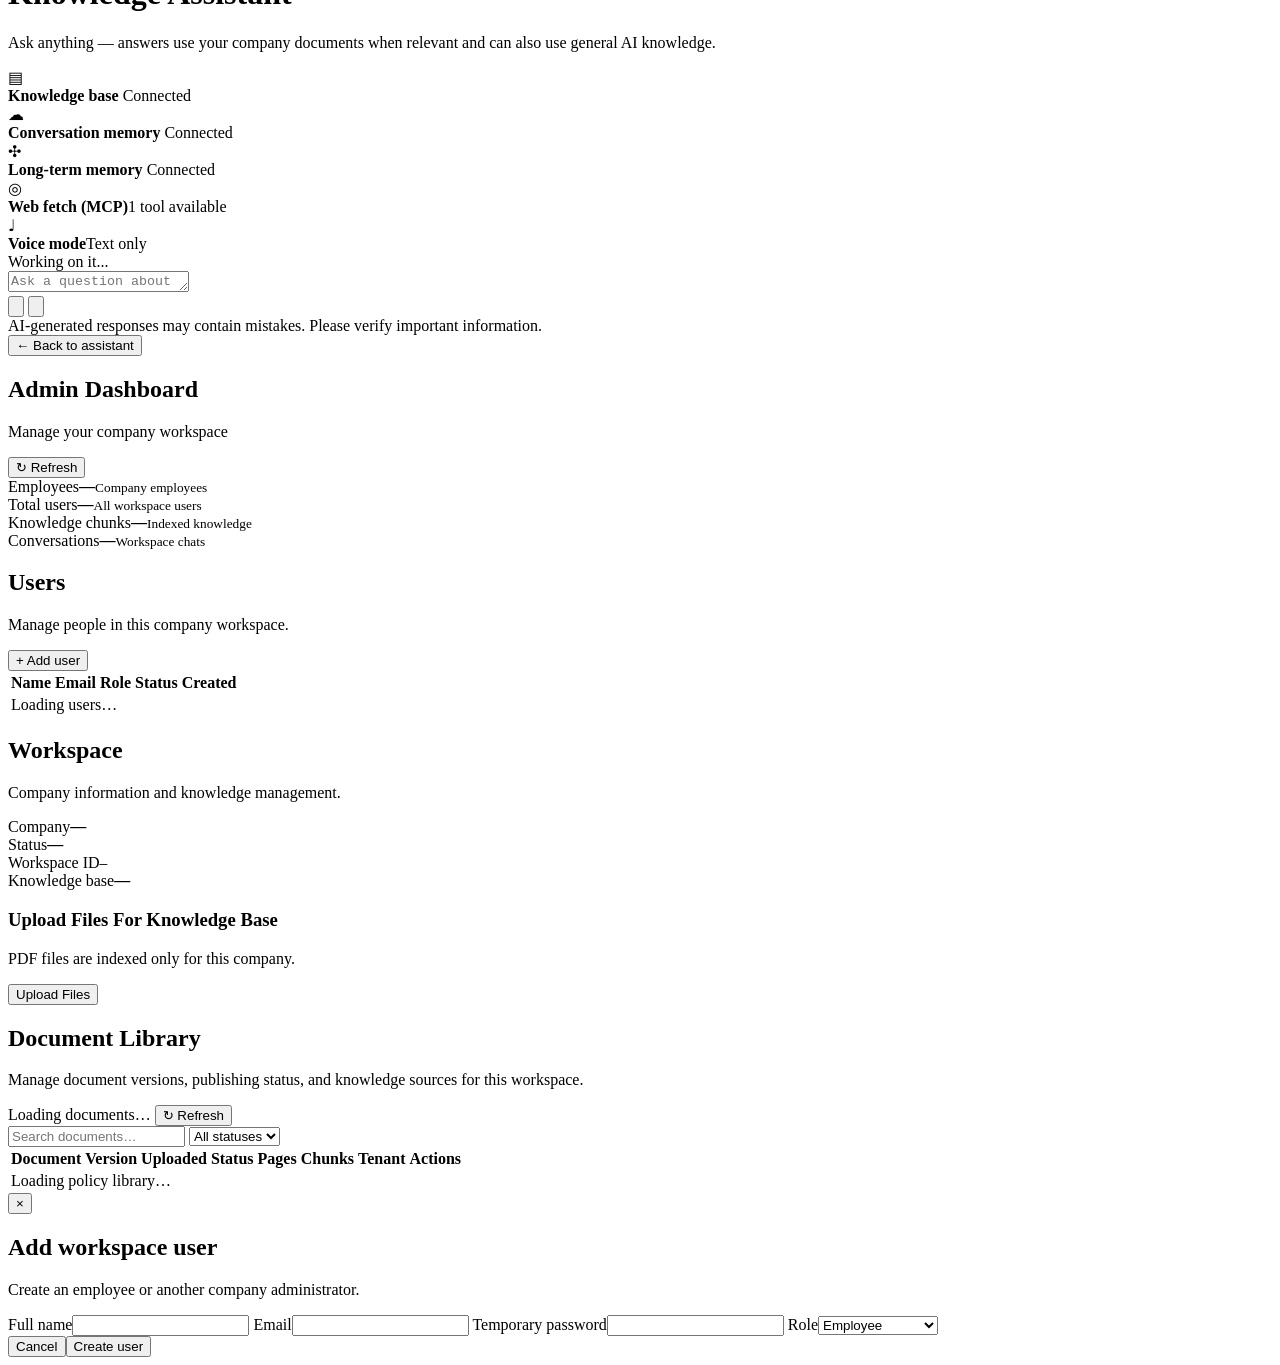
==== commit e35ad18a: "change ai to knowledge text" ====
--- a/frontend/index.html
+++ b/frontend/index.html
@@ -3,7 +3,7 @@
 <head>
   <meta charset="UTF-8">
   <meta name="viewport" content="width=device-width, initial-scale=1.0">
-  <title>AI Assistant</title>
+  <title>Knowledge Assistant</title>
   <link rel="stylesheet" href="/css/styles.css?v=20260813">
 </head>
 <body>
@@ -11,7 +11,7 @@
   <div id="authScreen" class="auth-screen">
     <div class="auth-card">
       <div class="auth-logo">HR</div>
-      <h1>AI Assistant</h1>
+      <h1>Knowledge Assistant</h1>
       <p class="auth-subtitle">Sign in to your company workspace</p>
 
       <div id="loginView">
@@ -59,7 +59,7 @@
           </svg>
         </div>
         <div>
-          <div class="brand-title">AI Assistant</div>
+          <div class="brand-title">Knowledge Assistant</div>
           <div class="brand-subtitle">Your AI guide</div>
         </div>
       </div>
@@ -107,7 +107,7 @@
         <nav class="sidebar-nav" aria-label="Application navigation">
           <button id="assistantNavButton" class="sidebar-nav-button active" type="button">
             <svg viewBox="0 0 24 24" aria-hidden="true"><path d="M4 5h16v11H9l-5 4V5z"/><path d="M8 9h8M8 12h5"/></svg>
-            <span>AI Assistant</span>
+            <span>Knowledge Assistant</span>
           </button>
           <button id="adminNavButton" class="sidebar-nav-button admin-nav-button hidden" type="button">
             <svg viewBox="0 0 24 24" aria-hidden="true"><path d="M4 20V9l8-5 8 5v11H4z"/><path d="M9 20v-6h6v6M8 10h1M12 10h1M16 10h1"/></svg>
@@ -208,7 +208,7 @@
             </svg>
           </div>
           <div>
-            <h1>AI Assistant</h1>
+            <h1>Knowledge Assistant</h1>
             <p>Ask anything — answers use your company documents when relevant and can also use general AI knowledge.</p>
           </div>
         </div>
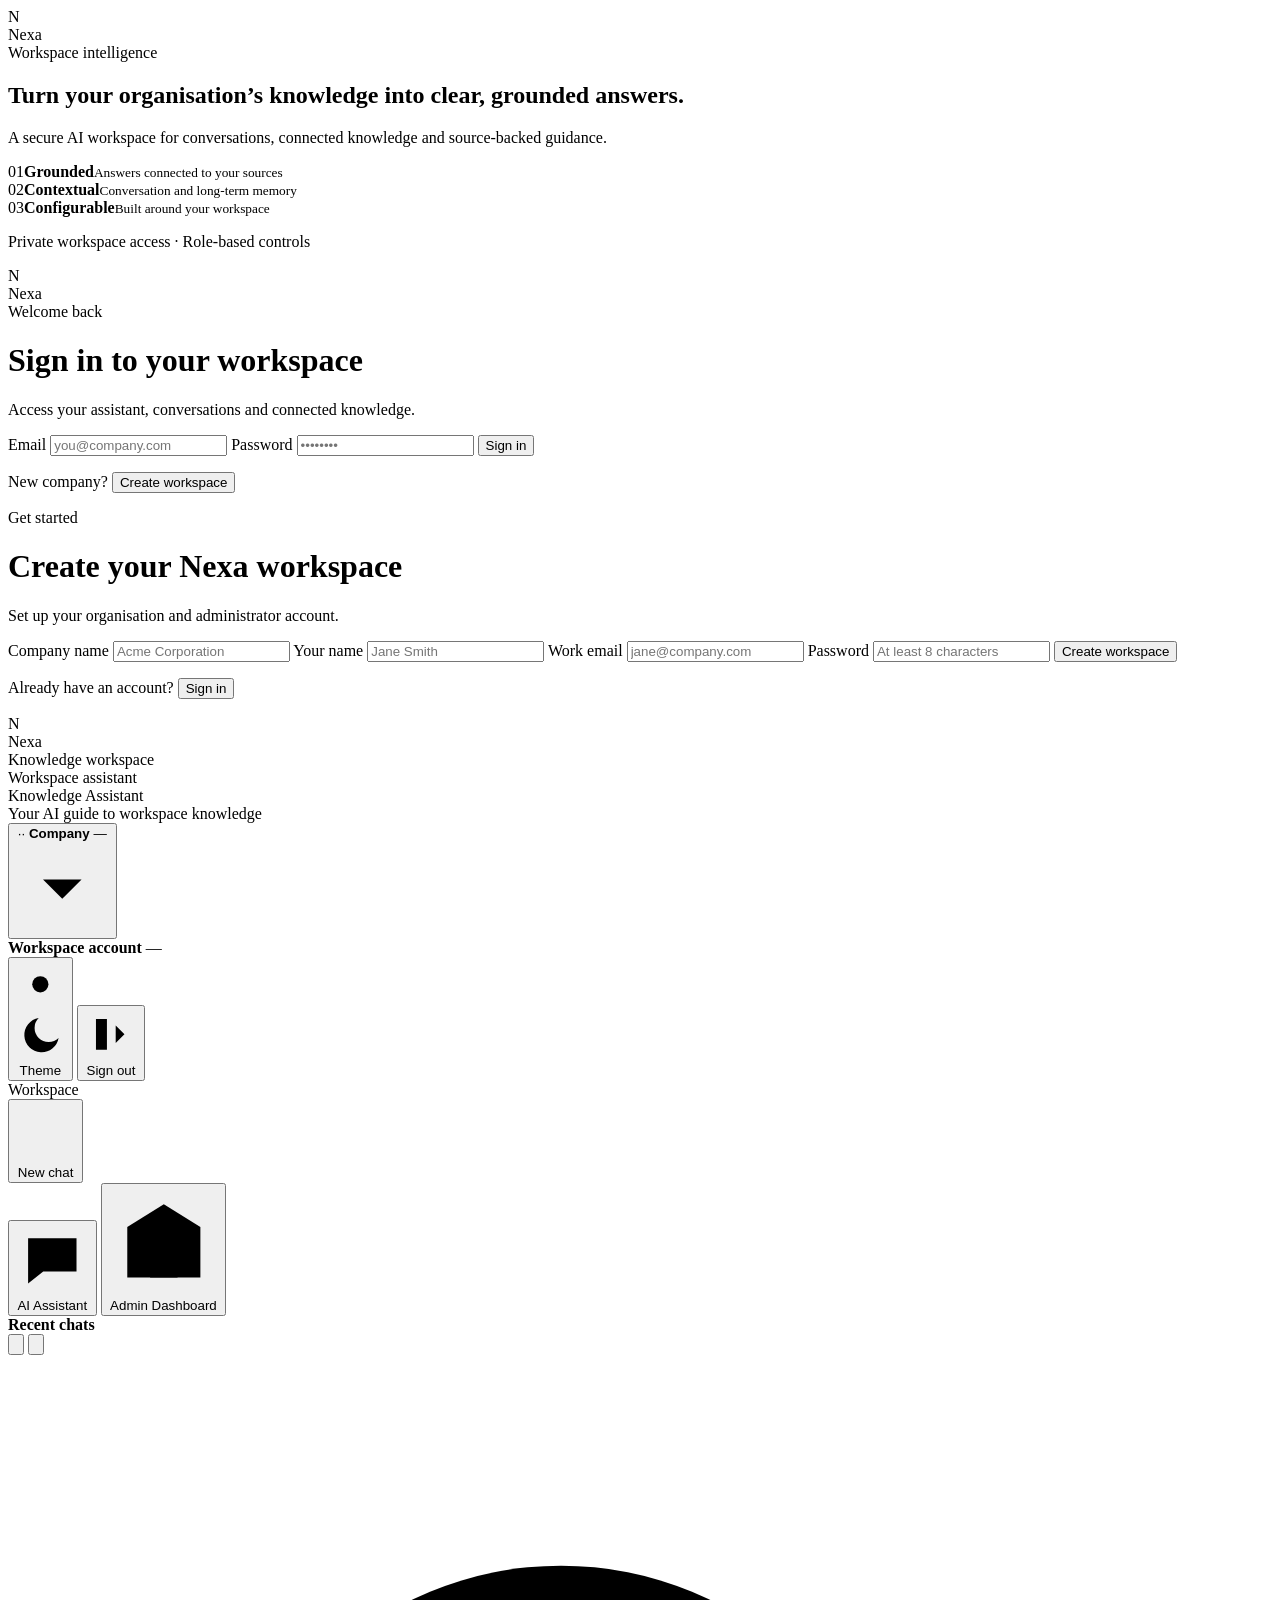
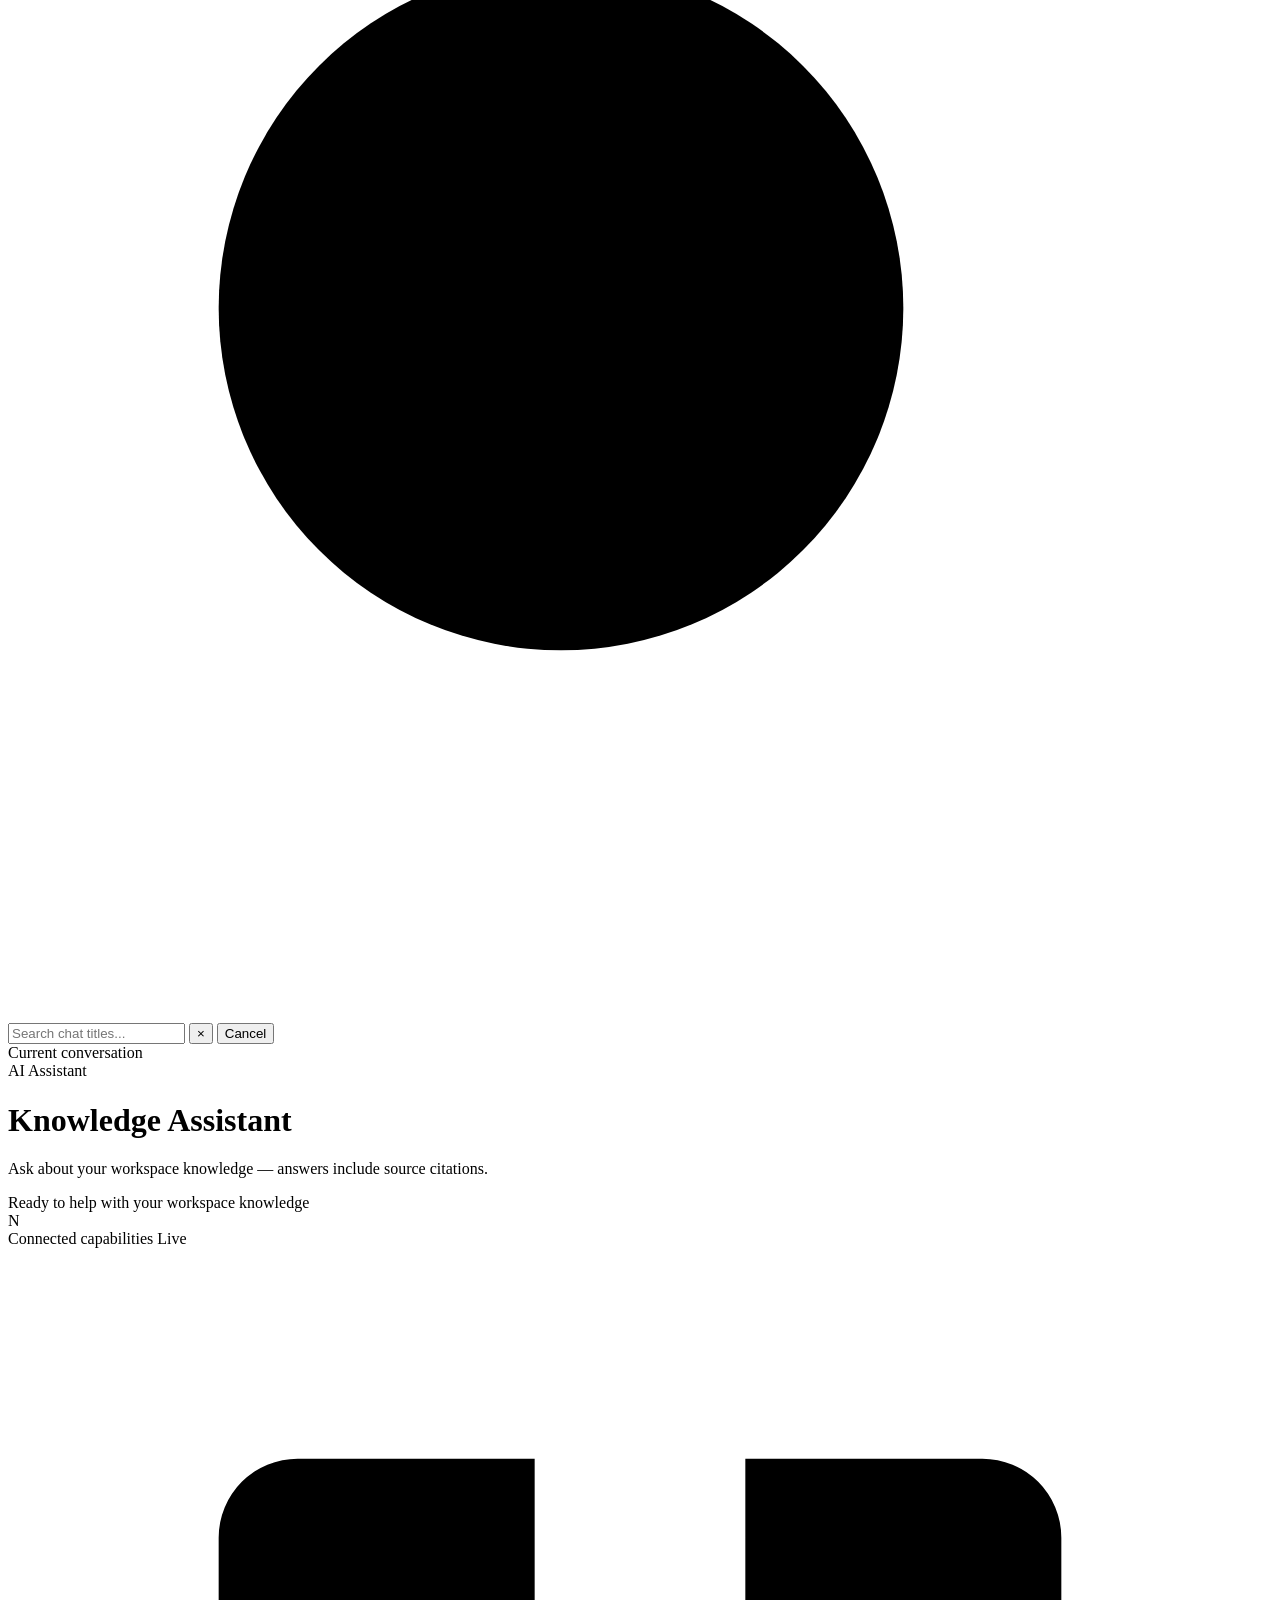
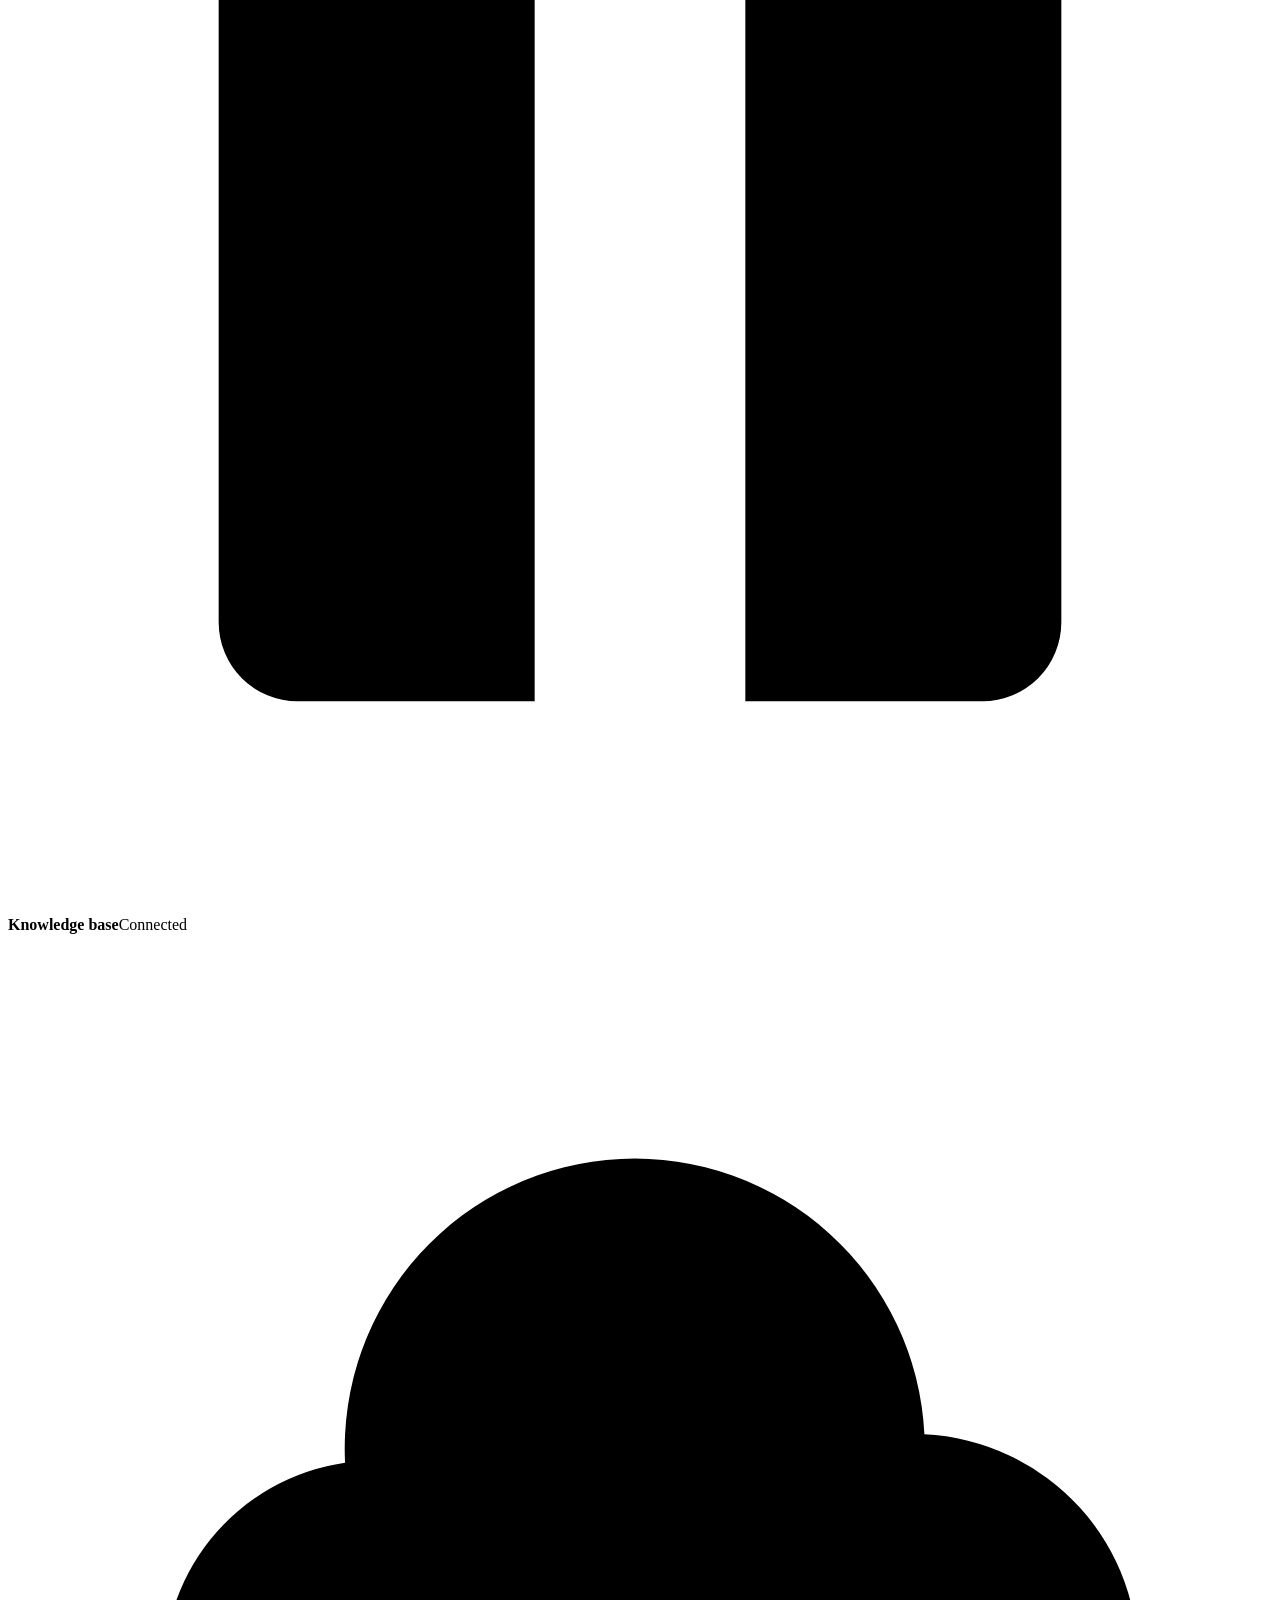
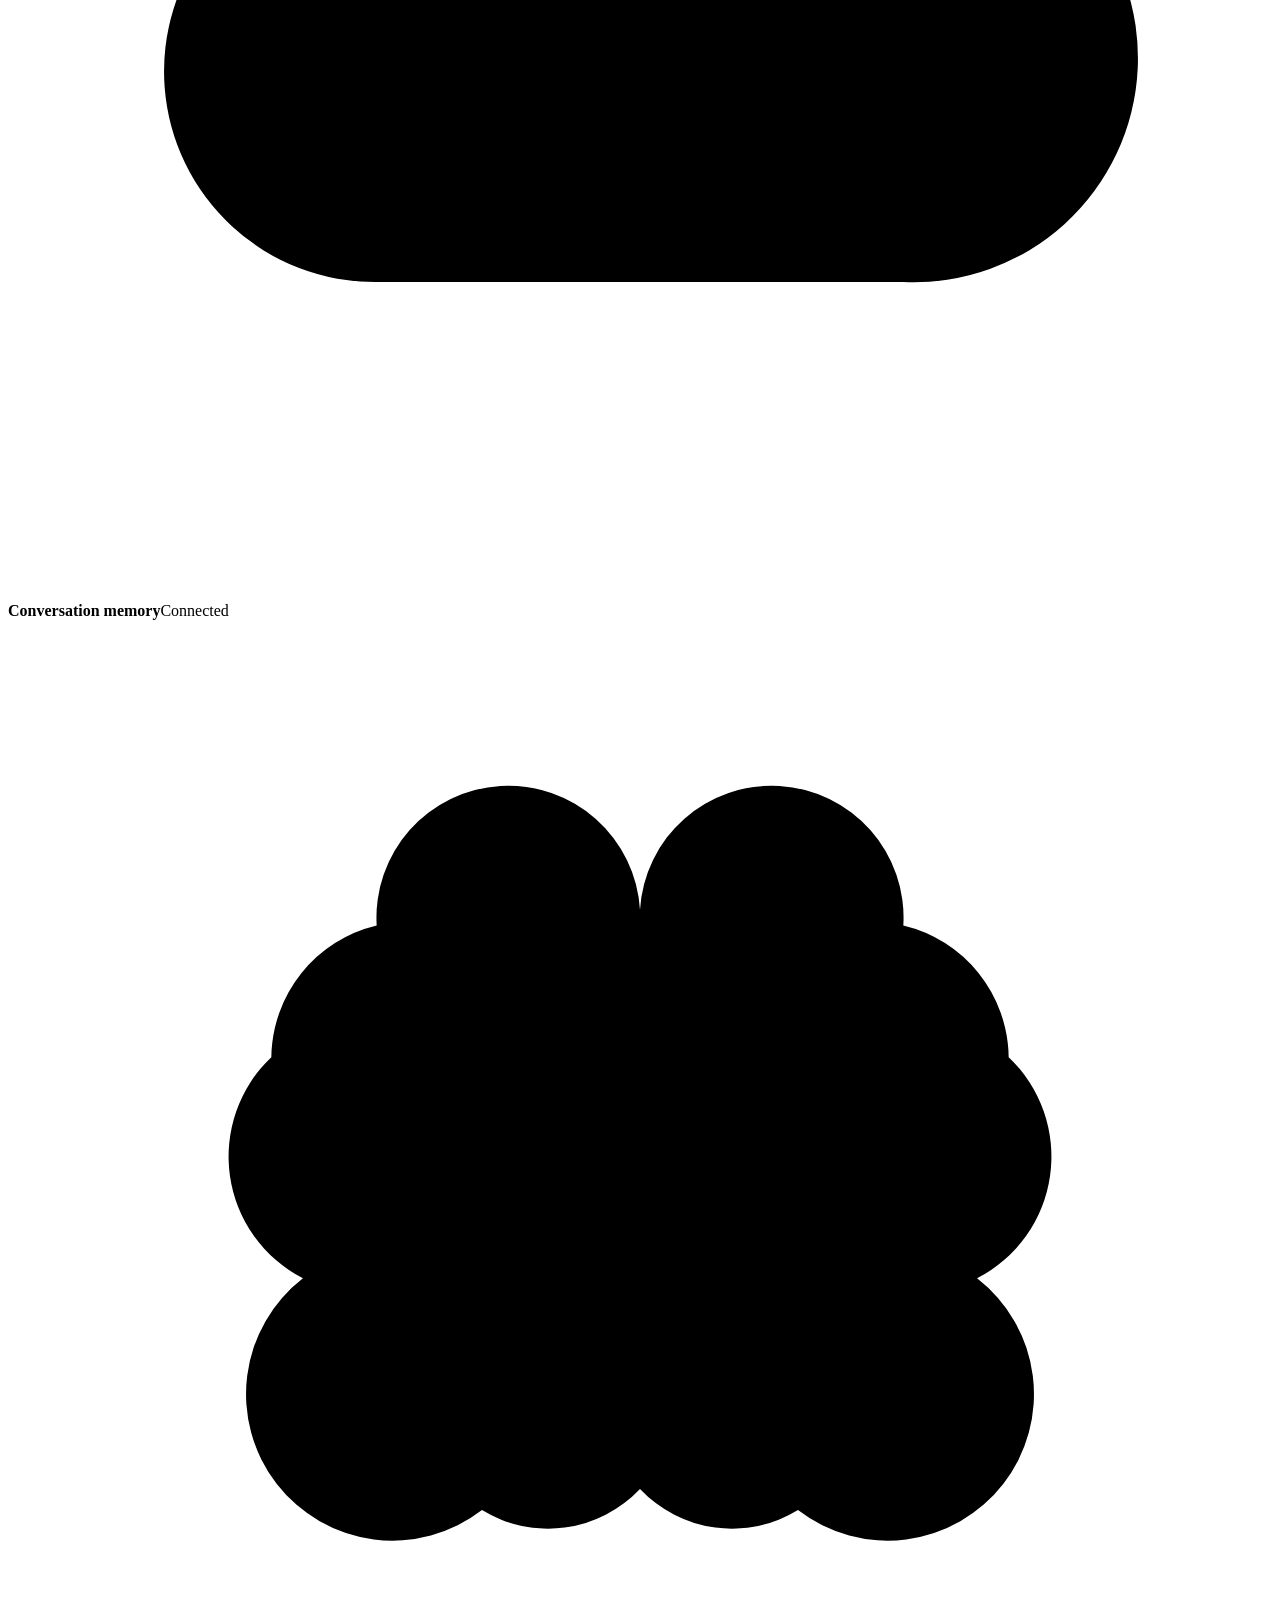
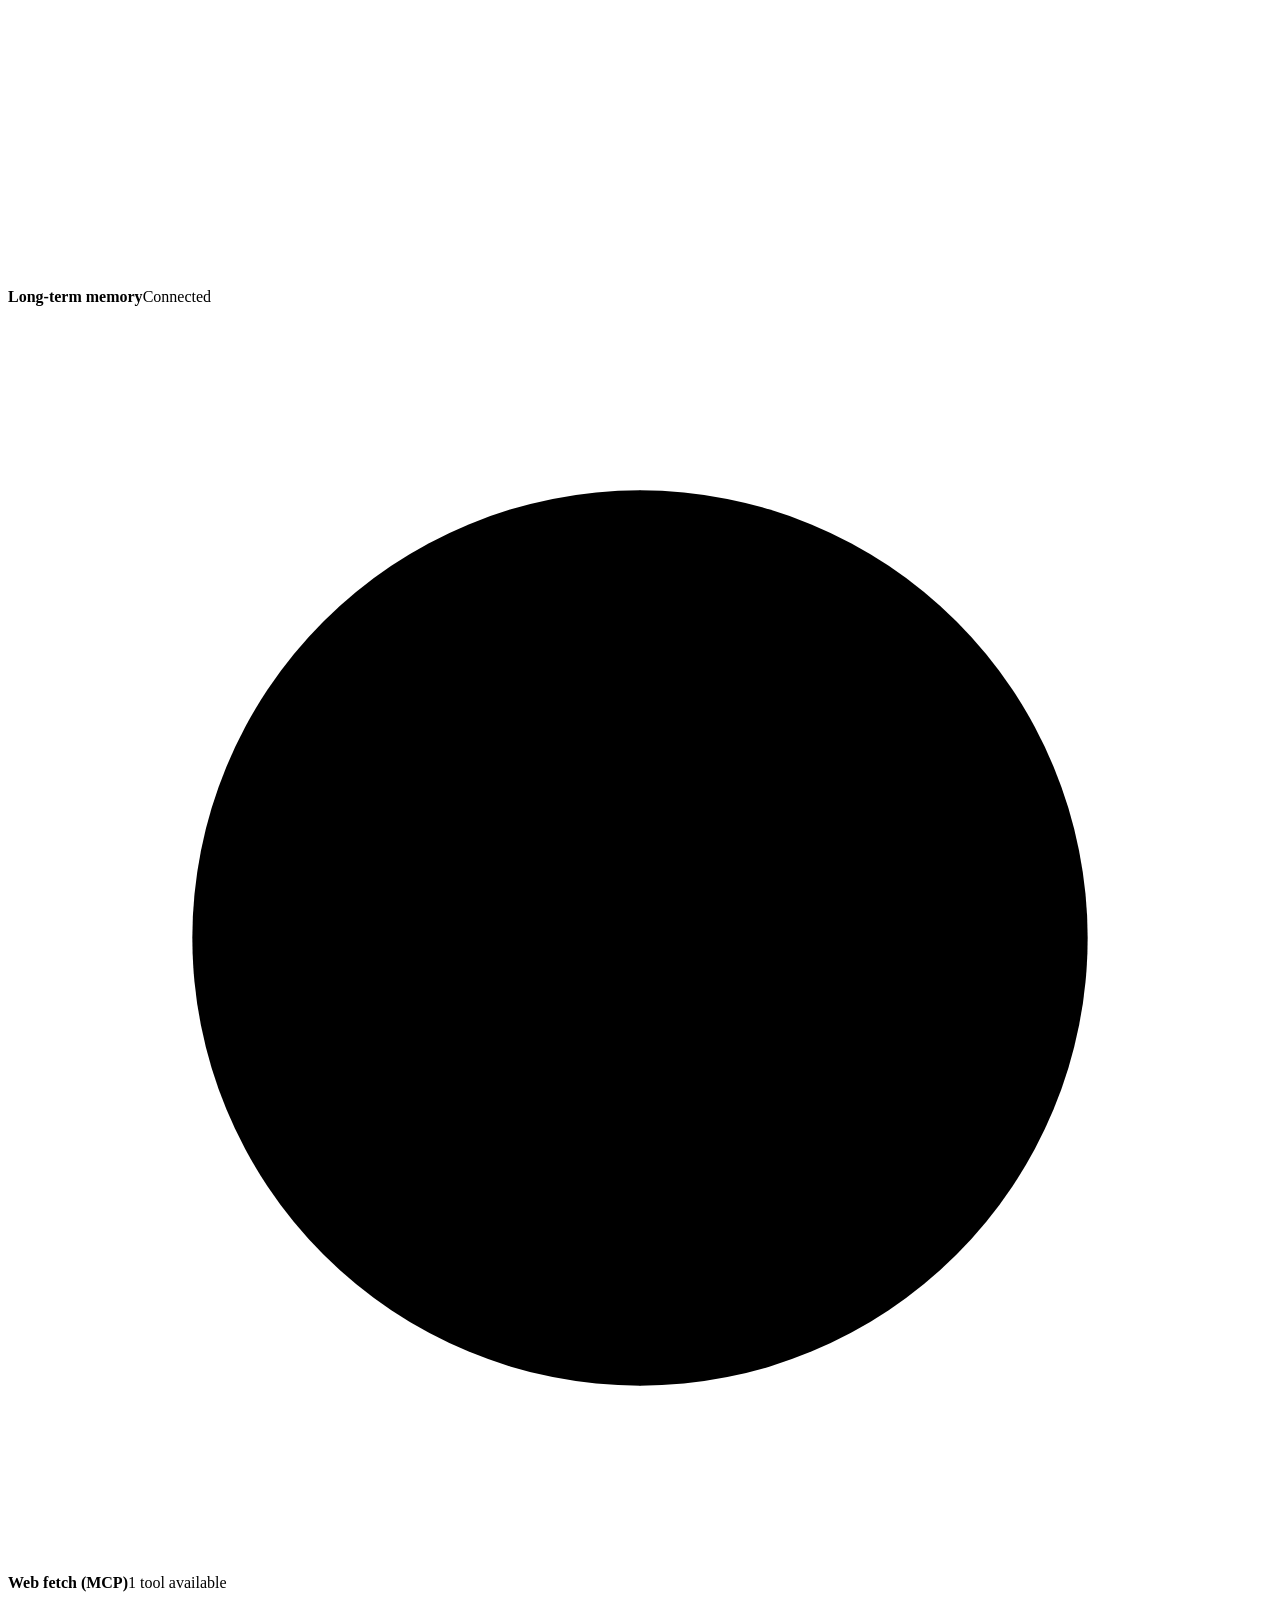
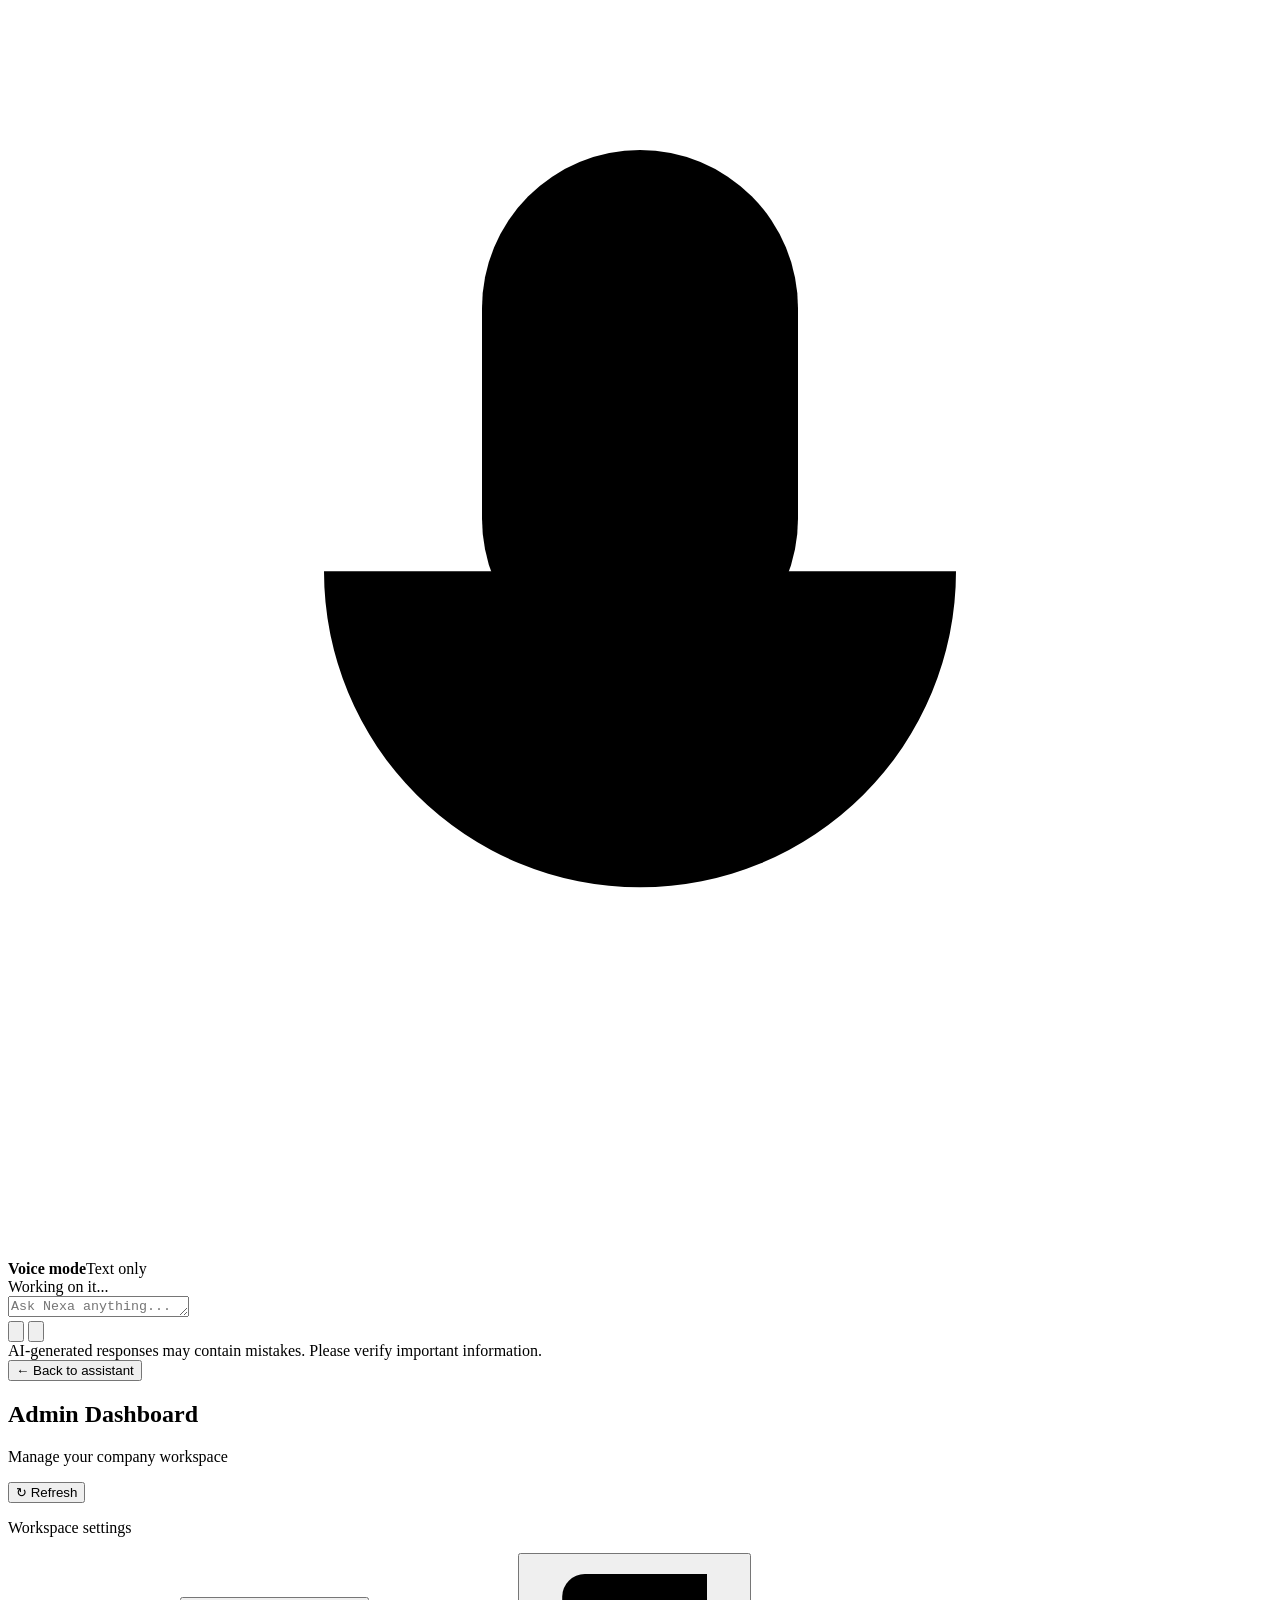
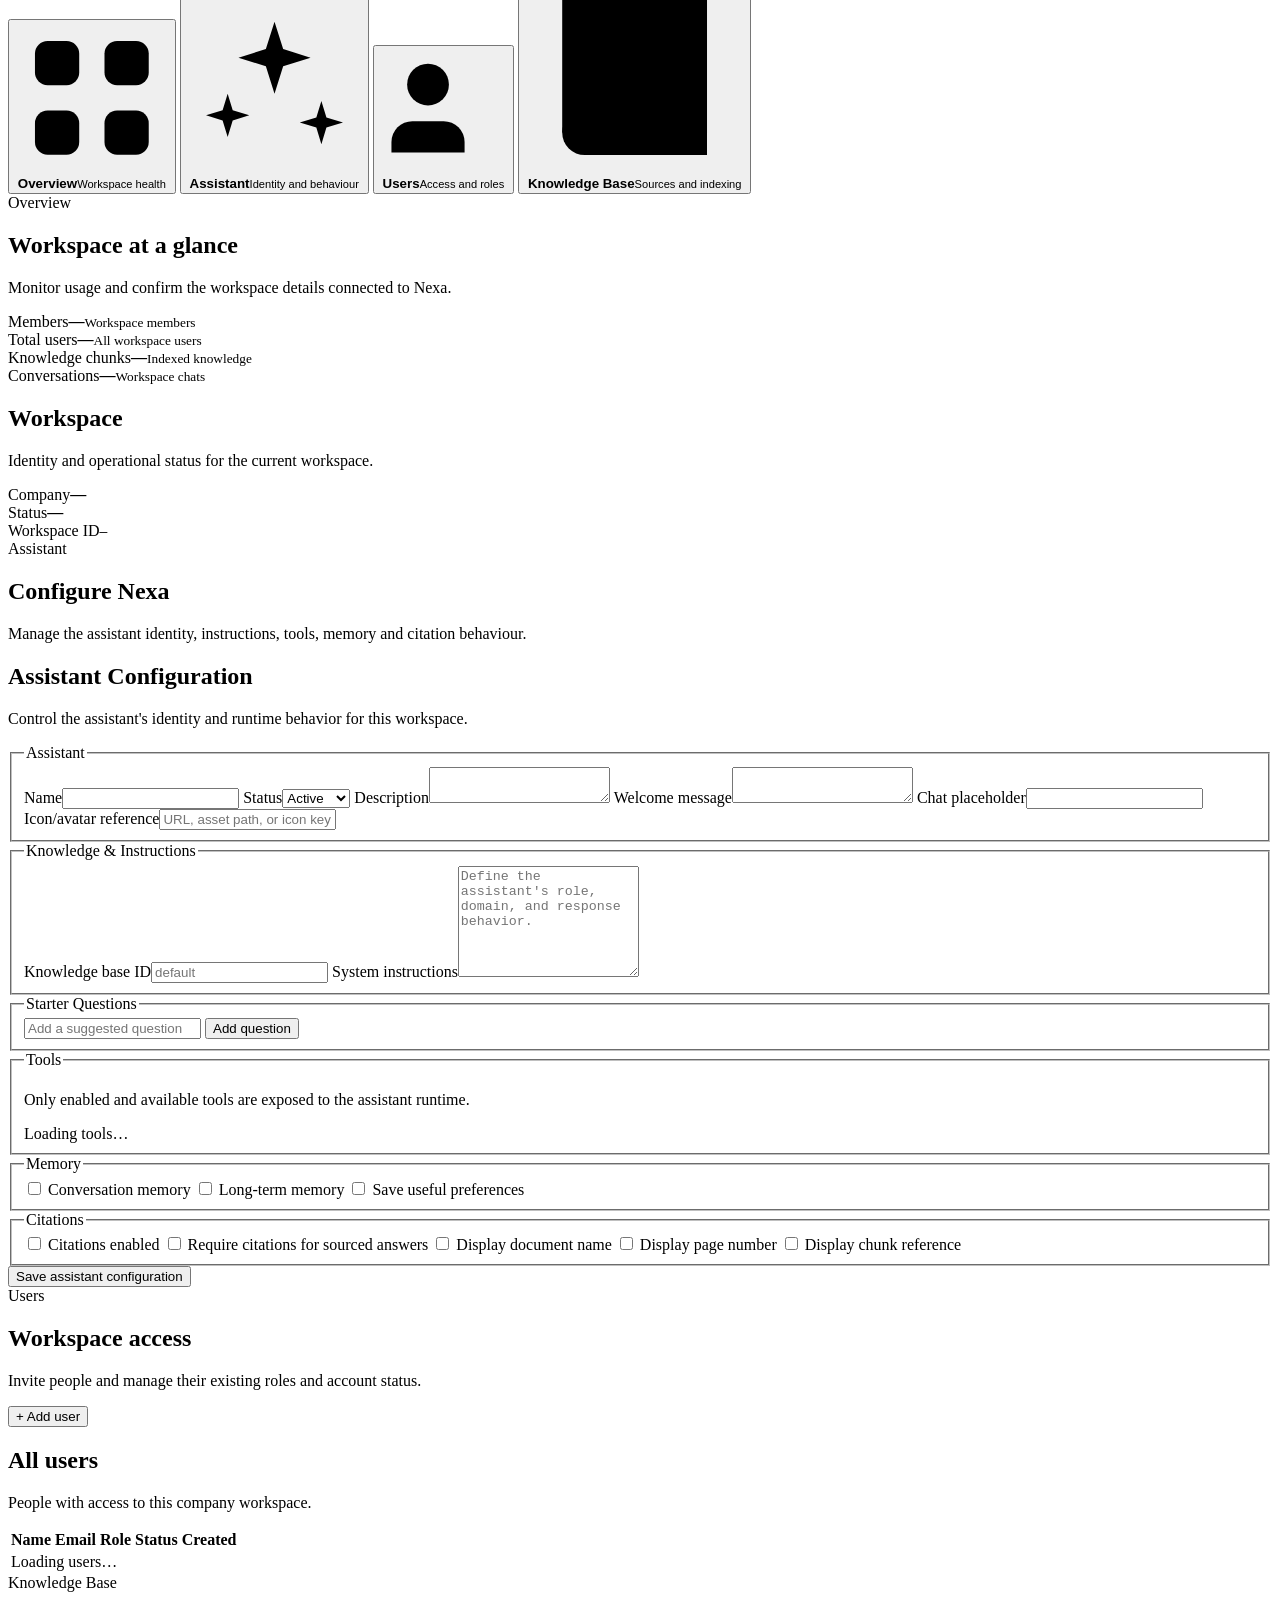
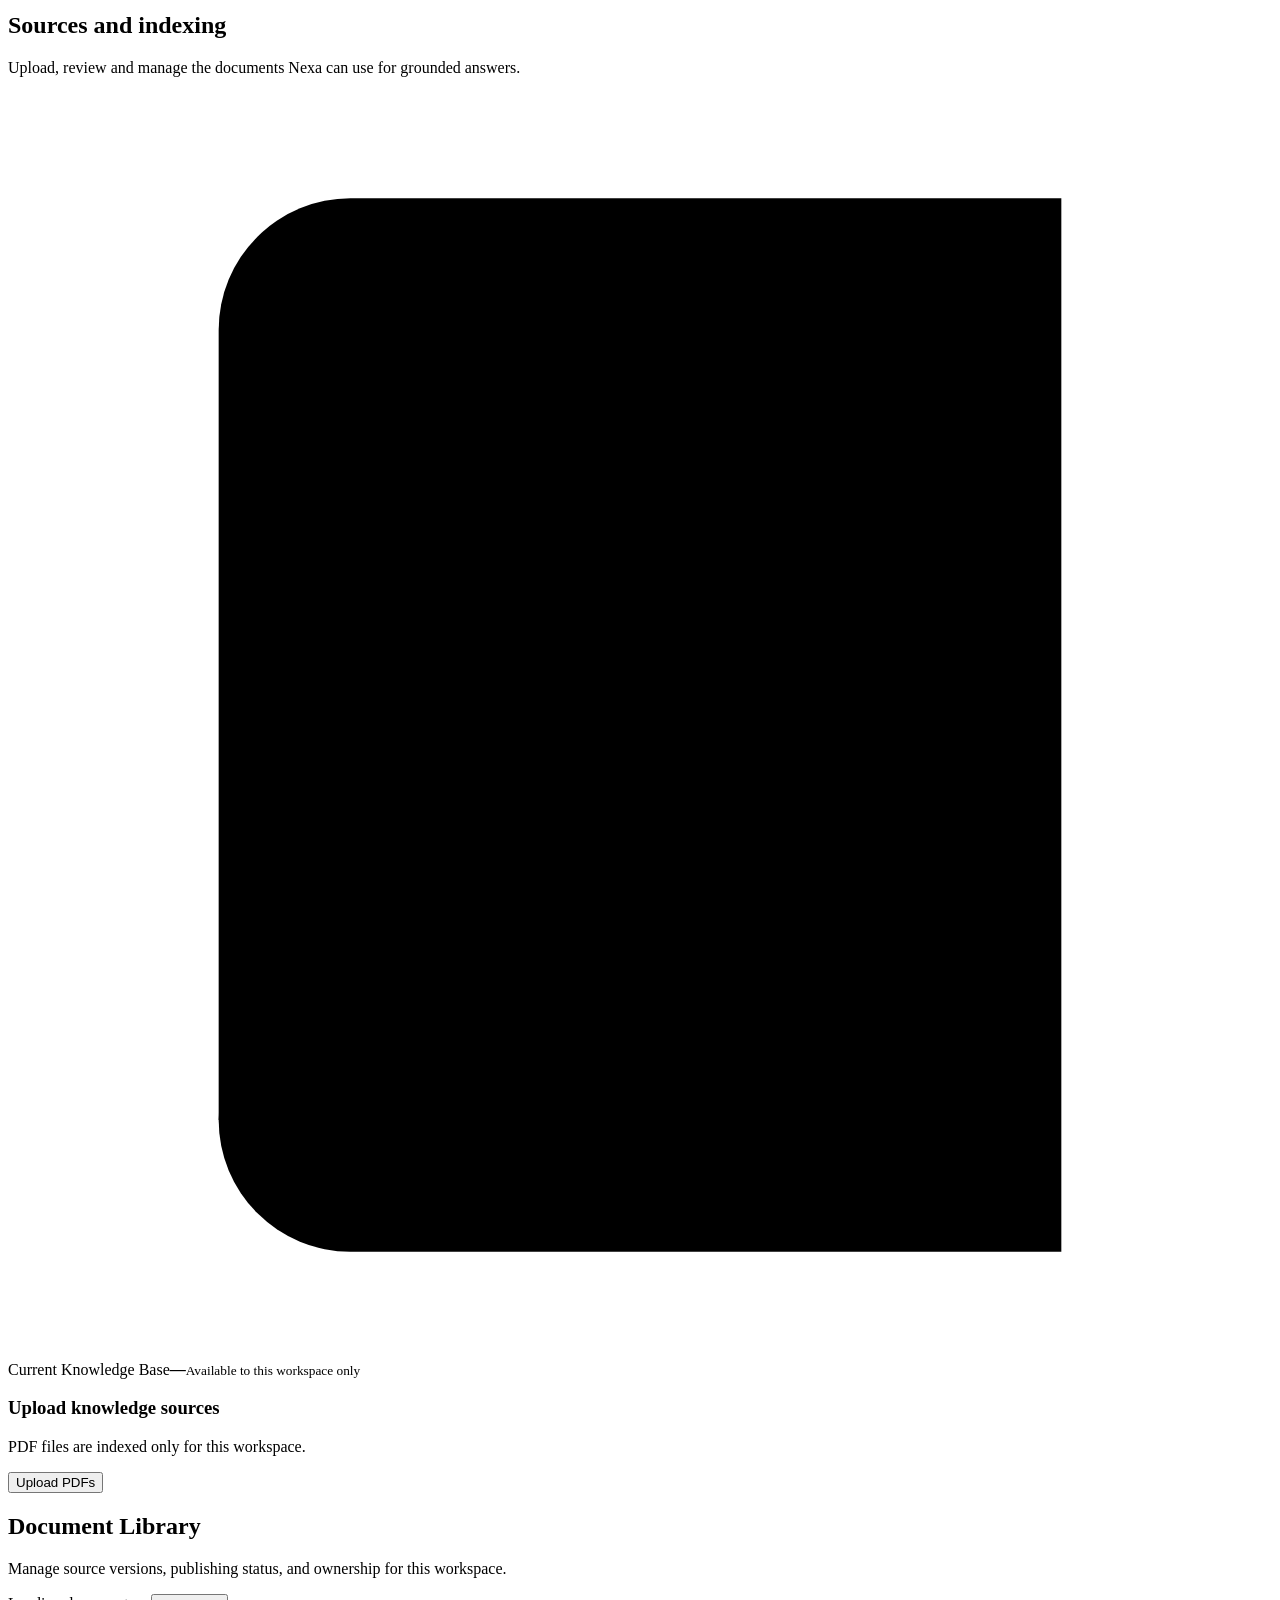
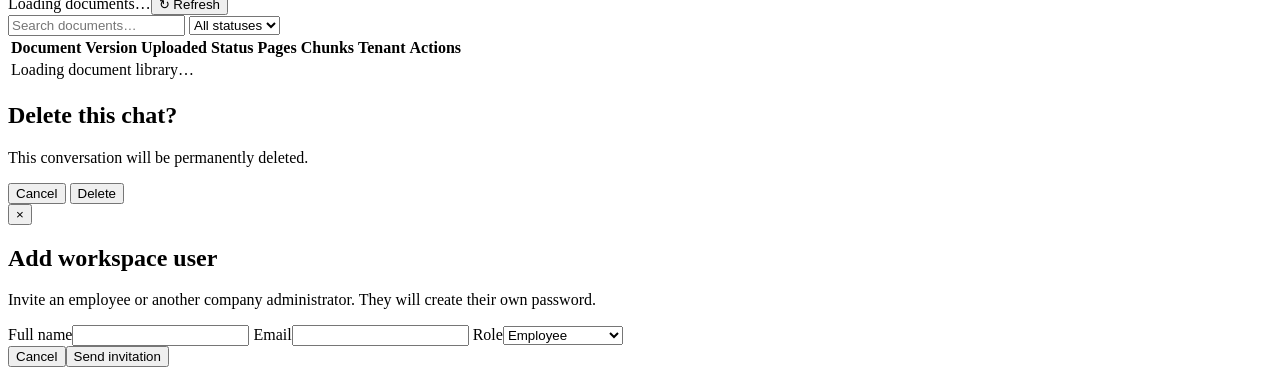
==== commit f7300230: "merge ui changes" ====
--- a/frontend/index.html
+++ b/frontend/index.html
@@ -3,22 +3,48 @@
 <head>
   <meta charset="UTF-8">
   <meta name="viewport" content="width=device-width, initial-scale=1.0">
-  <title>Knowledge Assistant</title>
-  <link rel="stylesheet" href="/css/styles.css?v=20260813">
+  <meta name="color-scheme" content="light dark">
+  <title>Nexa</title>
+  <link rel="icon" href="data:,">
+  <link rel="stylesheet" href="/css/styles.css?v=20260816-admin-sections1">
 </head>
 <body>
 
   <div id="authScreen" class="auth-screen">
+    <section class="auth-showcase" aria-label="About Nexa">
+      <div class="auth-showcase-inner">
+        <div class="auth-brand">
+          <div class="nexa-mark" aria-hidden="true"><span>N</span></div>
+          <span>Nexa</span>
+        </div>
+        <div class="auth-showcase-copy">
+          <span class="eyebrow light">Workspace intelligence</span>
+          <h2>Turn your organisation’s knowledge into clear, grounded answers.</h2>
+          <p>A secure AI workspace for conversations, connected knowledge and source-backed guidance.</p>
+        </div>
+        <div class="auth-proof-grid" aria-hidden="true">
+          <div><span class="proof-icon">01</span><strong>Grounded</strong><small>Answers connected to your sources</small></div>
+          <div><span class="proof-icon">02</span><strong>Contextual</strong><small>Conversation and long-term memory</small></div>
+          <div><span class="proof-icon">03</span><strong>Configurable</strong><small>Built around your workspace</small></div>
+        </div>
+        <p class="auth-showcase-foot">Private workspace access · Role-based controls</p>
+      </div>
+    </section>
+
     <div class="auth-card">
-      <div class="auth-logo">HR</div>
-      <h1>Knowledge Assistant</h1>
-      <p class="auth-subtitle">Sign in to your company workspace</p>
+      <div class="auth-card-brand">
+        <div class="nexa-mark compact" aria-hidden="true"><span>N</span></div>
+        <span>Nexa</span>
+      </div>
 
       <div id="loginView">
+        <span class="eyebrow">Welcome back</span>
+        <h1>Sign in to your workspace</h1>
+        <p class="auth-subtitle">Access your assistant, conversations and connected knowledge.</p>
         <form id="loginForm">
-          <label>Email</label>
+          <label for="loginEmail">Email</label>
           <input id="loginEmail" type="email" autocomplete="email" required placeholder="you@company.com">
-          <label>Password</label>
+          <label for="loginPassword">Password</label>
           <input id="loginPassword" type="password" autocomplete="current-password" required placeholder="••••••••">
           <button type="submit" class="auth-primary">Sign in</button>
           <div id="loginError" class="auth-error hidden"></div>
@@ -27,14 +53,17 @@
       </div>
 
       <div id="registerView" class="hidden">
+        <span class="eyebrow">Get started</span>
+        <h1>Create your Nexa workspace</h1>
+        <p class="auth-subtitle">Set up your organisation and administrator account.</p>
         <form id="registerForm">
-          <label>Company name</label>
+          <label for="registerCompany">Company name</label>
           <input id="registerCompany" type="text" required placeholder="Acme Corporation">
-          <label>Your name</label>
+          <label for="registerName">Your name</label>
           <input id="registerName" type="text" required placeholder="Jane Smith">
-          <label>Work email</label>
+          <label for="registerEmail">Work email</label>
           <input id="registerEmail" type="email" required placeholder="jane@company.com">
-          <label>Password</label>
+          <label for="registerPassword">Password</label>
           <input id="registerPassword" type="password" minlength="8" required placeholder="At least 8 characters">
           <button type="submit" class="auth-primary">Create workspace</button>
           <div id="registerError" class="auth-error hidden"></div>
@@ -49,65 +78,96 @@
     <!-- Top navigation -->
     <header class="topbar">
       <div class="brand">
-        <div class="brand-mark">
-          <svg viewBox="0 0 64 64" aria-hidden="true">
-            <rect x="7" y="7" width="50" height="50" rx="14" fill="#edf5ff"/>
-            <path d="M20 49V24l6-5 6 5v25M32 49V16l7-5 7 5v34M14 49h36"
-                  fill="none" stroke="#1769e8" stroke-width="2.6" stroke-linejoin="round"/>
-            <path d="M24 30h4M24 36h4M36 23h5M36 29h5M36 35h5"
-                  stroke="#24a6a3" stroke-width="2.3" stroke-linecap="round"/>
-          </svg>
-        </div>
+        <div class="nexa-mark compact" aria-hidden="true"><span>N</span></div>
         <div>
-          <div class="brand-title">Knowledge Assistant</div>
-          <div class="brand-subtitle">Your AI guide</div>
-        </div>
-      </div>
-
-      <!-- Status tabs -->
-      <!-- <div class="status-tabs">
-        <div class="status-card">
-          <span class="status-icon">
-            <svg viewBox="0 0 24 24"><path d="M4 5h16v14H4zM8 9h8M8 13h5"/></svg>
-          </span>
-          <span><b>Knowledge base</b><small><i></i> Connected</small></span>
-        </div>
-        <div class="status-card">
-          <span class="status-icon">
-            <svg viewBox="0 0 24 24"><path d="M5 6h14v10H8l-4 4V6z"/></svg>
-          </span>
-          <span><b>Memory</b><small><i></i> Connected</small></span>
-        </div>
-        <div class="status-card">
-          <span class="status-icon">
-            <svg viewBox="0 0 24 24"><path d="M12 4 19 8v7l-7 5-7-5V8l7-4zM9 12h6M12 9v6"/></svg>
-          </span>
-          <span><b>Long-term memory</b><small><i></i> Connected</small></span>
-        </div>
-        <div class="status-card">
-          <span class="status-icon">
-            <svg viewBox="0 0 24 24"><circle cx="12" cy="12" r="8"/><path d="M4 12h16M12 4a13 13 0 0 1 0 16M12 4a13 13 0 0 0 0 16"/></svg>
-          </span>
-          <span><b>Web fetch (MCP)</b><small><strong>1 tool</strong></small></span>
-        </div>
-      </div> -->
-
-      <div class="top-user"><span id="companyName">Company</span><button id="logoutButton" class="logout-button" type="button">Sign out</button></div>
+          <div class="brand-title">Nexa</div>
+          <div class="brand-subtitle">Knowledge workspace</div>
+        </div>
+      </div>
+
+      <div class="workspace-header">
+        <div class="header-context">
+          <span class="eyebrow">Workspace assistant</span>
+          <div class="header-assistant-name" id="assistantBrandName">Knowledge Assistant</div>
+          <div class="header-assistant-description" id="assistantBrandDescription">Your AI guide to workspace knowledge</div>
+        </div>
+
+        <div class="top-user">
+          <div class="account-menu" id="accountMenu">
+          <button
+            class="top-user-chip account-menu-trigger"
+            id="accountMenuButton"
+            type="button"
+            aria-label="Open workspace and account menu"
+            aria-haspopup="menu"
+            aria-expanded="false"
+            aria-controls="accountMenuPanel"
+          >
+            <span class="avatar chip-avatar" id="userAvatar" aria-hidden="true">··<span class="online"></span></span>
+            <span class="top-user-name">
+              <b id="companyName">Company</b>
+              <span id="employeeId">—</span>
+            </span>
+            <svg class="account-menu-chevron" viewBox="0 0 24 24" aria-hidden="true"><path d="m7 10 5 5 5-5"/></svg>
+          </button>
+
+          <div class="account-menu-panel hidden" id="accountMenuPanel" role="menu">
+            <div class="account-menu-summary">
+              <strong id="accountMenuCompany">Workspace account</strong>
+              <span id="accountMenuEmail">—</span>
+            </div>
+
+            <button
+              class="theme-button account-menu-action"
+              id="themeButton"
+              type="button"
+              role="menuitem"
+              aria-label="Toggle theme"
+              title="Toggle light/dark mode"
+            >
+              <span class="account-menu-action-icon" aria-hidden="true">
+                <svg class="sun-icon" viewBox="0 0 24 24">
+                  <circle cx="12" cy="12" r="4"></circle>
+                  <path d="M12 2v2"></path>
+                  <path d="M12 20v2"></path>
+                  <path d="m4.93 4.93 1.41 1.41"></path>
+                  <path d="m17.66 17.66 1.41 1.41"></path>
+                  <path d="M2 12h2"></path>
+                  <path d="M20 12h2"></path>
+                  <path d="m6.34 17.66-1.41 1.41"></path>
+                  <path d="m19.07 4.93-1.41 1.41"></path>
+                </svg>
+                <svg class="moon-icon" viewBox="0 0 24 24">
+                  <path d="M21 12.8A8.5 8.5 0 1 1 11.2 3 6.7 6.7 0 0 0 21 12.8Z"></path>
+                </svg>
+              </span>
+              <span class="theme-button-label">Theme</span>
+            </button>
+
+            <button id="logoutButton" class="logout-button account-menu-action" type="button" role="menuitem">
+              <svg viewBox="0 0 24 24" aria-hidden="true"><path d="M10 5H5v14h5M14 8l4 4-4 4M8 12h10"/></svg>
+              <span>Sign out</span>
+            </button>
+          </div>
+          </div>
+        </div>
+      </div>
     </header>
 
     <div class="layout">
 
       <!-- Sidebar -->
       <aside class="sidebar">
+        <div class="sidebar-section-label">Workspace</div>
         <button class="new-chat" id="newChat">
-          <svg viewBox="0 0 24 24"><path d="M12 5v14M5 12h14"/></svg>
+          <svg viewBox="0 0 24 24" aria-hidden="true"><path d="M12 5v14M5 12h14"/></svg>
           New chat
         </button>
 
         <nav class="sidebar-nav" aria-label="Application navigation">
           <button id="assistantNavButton" class="sidebar-nav-button active" type="button">
             <svg viewBox="0 0 24 24" aria-hidden="true"><path d="M4 5h16v11H9l-5 4V5z"/><path d="M8 9h8M8 12h5"/></svg>
-            <span>Knowledge Assistant</span>
+            <span>AI Assistant</span>
           </button>
           <button id="adminNavButton" class="sidebar-nav-button admin-nav-button hidden" type="button">
             <svg viewBox="0 0 24 24" aria-hidden="true"><path d="M4 20V9l8-5 8 5v11H4z"/><path d="M9 20v-6h6v6M8 10h1M12 10h1M16 10h1"/></svg>
@@ -115,148 +175,108 @@
           </button>
         </nav>
 
-        <!-- <button class="upload-docs" id="uploadDocuments">
-          <svg viewBox="0 0 24 24"><path d="M12 16V4M7 9l5-5 5 5M5 20h14"/></svg>
-          Upload documents
-        </button> -->
         <input id="fileInput" type="file" accept=".pdf" multiple hidden>
 
         <div class="recent-heading">
           <strong>Recent chats</strong>
           <div>
-            <button aria-label="Search">
-              <svg viewBox="0 0 24 24"><circle cx="10.5" cy="10.5" r="6.5"/><path d="m16 16 5 5"/></svg>
+            <button id="sessionSearchButton" type="button" aria-label="Search recent chats" aria-controls="sessionSearchPanel" aria-expanded="false">
+              <svg viewBox="0 0 24 24" aria-hidden="true"><circle cx="10.5" cy="10.5" r="6.5"/><path d="m16 16 5 5"/></svg>
             </button>
-            <button aria-label="Filter">
-              <svg viewBox="0 0 24 24"><path d="M4 6h16M7 12h10M10 18h4"/></svg>
+            <button type="button" aria-label="Filter">
+              <svg viewBox="0 0 24 24" aria-hidden="true"><path d="M4 6h16M7 12h10M10 18h4"/></svg>
             </button>
           </div>
         </div>
 
+        <div id="sessionSearchPanel" class="recent-search hidden" role="search">
+          <svg viewBox="0 0 24 24" aria-hidden="true"><circle cx="10.5" cy="10.5" r="6.5"/><path d="m16 16 5 5"/></svg>
+          <input id="sessionSearchInput" type="search" maxlength="120" autocomplete="off" placeholder="Search chat titles..." aria-label="Search chat titles">
+          <button id="sessionSearchClear" class="hidden" type="button" aria-label="Clear chat search">×</button>
+          <button id="sessionSearchClose" type="button" aria-label="Close chat search">Cancel</button>
+          <span id="sessionSearchStatus" class="visually-hidden" aria-live="polite"></span>
+        </div>
+
         <div class="recent-chats" id="sessions"></div>
-
-        <!-- <div class="employee">
-          <div class="avatar employee-avatar">SK<span class="online"></span></div>
-          <div class="employee-copy">
-            <b>Employee</b>
-            <span id="employeeId">employee-2f1a3b</span>
-          </div>
-          <button class="chevron">⌄</button>
-          <button
-  class="theme-button"
-  id="themeButton"
-  type="button"
-  aria-label="Toggle theme"
-  title="Toggle light/dark mode"
->
-  <svg
-    class="sun-icon"
-    viewBox="0 0 24 24"
-  >
-    <circle
-      cx="12"
-      cy="12"
-      r="4"
-    ></circle>
-
-    <path d="M12 2v2"></path>
-    <path d="M12 20v2"></path>
-
-    <path
-      d="m4.93 4.93 1.41 1.41"
-    ></path>
-
-    <path
-      d="m17.66 17.66 1.41 1.41"
-    ></path>
-
-    <path d="M2 12h2"></path>
-    <path d="M20 12h2"></path>
-
-    <path
-      d="m6.34 17.66-1.41 1.41"
-    ></path>
-
-    <path
-      d="m19.07 4.93-1.41 1.41"
-    ></path>
-  </svg>
-
-  <svg
-    class="moon-icon"
-    viewBox="0 0 24 24"
-  >
-    <path
-      d="M21 12.8A8.5 8.5 0 1 1 11.2 3
-         6.7 6.7 0 0 0 21 12.8Z"
-    ></path>
-  </svg>
-</button>
-        </div> -->
       </aside>
 
       <!-- Main -->
       <main class="main">
         <div class="hero">
-          <div class="hero-logo">
-            <svg viewBox="0 0 64 64" aria-hidden="true">
-              <rect x="6" y="6" width="52" height="52" rx="26" fill="#edf5ff"/>
-              <path d="M19 50V25l6-5 6 5v25M31 50V16l7-5 7 5v34M13 50h38"
-                    fill="none" stroke="#1769e8" stroke-width="2.7" stroke-linejoin="round"/>
-              <path d="M23 31h4M23 37h4M35 23h5M35 29h5M35 35h5"
-                    stroke="#24a6a3" stroke-width="2.2" stroke-linecap="round"/>
-            </svg>
-          </div>
-          <div>
-            <h1>Knowledge Assistant</h1>
-            <p>Ask anything — answers use your company documents when relevant and can also use general AI knowledge.</p>
-          </div>
-        </div>
-
-        <!-- In-page capability cards -->
-        <div class="capabilities">
-          <div class="capability">
-            <div class="capability-icon books">▤</div>
-            <div><b>Knowledge base</b><span><i></i> Connected</span></div>
-          </div>
-          <div class="capability">
-            <div class="capability-icon memory">☁</div>
-            <div><b>Conversation memory</b><span><i></i> Connected</span></div>
-          </div>
-          <div class="capability">
-            <div class="capability-icon brain">✣</div>
-            <div><b>Long-term memory</b><span><i></i> Connected</span></div>
-          </div>
-          <div class="capability">
-            <div class="capability-icon globe">◎</div>
-            <div><b>Web fetch (MCP)</b><span>1 tool available</span></div>
-          </div>
-          <div class="capability">
-            <div class="capability-icon mic">♩</div>
-            <div><b>Voice mode</b><span>Text only</span></div>
-          </div>
-        </div>
-
-        <section class="chat" id="chat"></section>
-
-        <div id="working" class="working hidden">Working on it...</div>
-
-        <form class="composer" id="chatForm">
-          <textarea id="message" rows="1" placeholder="Ask a question about company policies..."></textarea>
-          <div class="composer-actions">
-            <!-- <button type="button" id="attachButton" class="icon-button" title="Attach document">
-              <svg viewBox="0 0 24 24"><path d="m20 11.5-8.3 8.3a5 5 0 0 1-7.1-7.1l8.6-8.6a3.5 3.5 0 0 1 5 5l-8.7 8.7a2 2 0 0 1-2.8-2.8l8-8"/></svg>
-            </button> -->
-            <button type="button" id="micButton" class="icon-button" title="Voice input">
-              <svg viewBox="0 0 24 24"><rect x="8" y="3" width="8" height="12" rx="4"/><path d="M5 11a7 7 0 0 0 14 0M12 18v3M9 21h6"/></svg>
-            </button>
-            <button type="submit" class="send-button" title="Send">
-              <svg viewBox="0 0 24 24"><path d="M12 19V5M6.5 10.5 12 5l5.5 5.5"/></svg>
-            </button>
-          </div>
-        </form>
-
-        <div class="disclaimer">AI-generated responses may contain mistakes. Please verify important information.</div>
+          <div class="hero-conversation-state" aria-hidden="true"><i></i><span>Current conversation</span></div>
+          <div class="hero-copy">
+            <span class="eyebrow">AI Assistant</span>
+            <h1 id="assistantName">Knowledge Assistant</h1>
+            <p id="assistantDescription">Ask about your workspace knowledge — answers include source citations.</p>
+            <div class="hero-ready"><i></i><span>Ready to help with your workspace knowledge</span></div>
+          </div>
+          <div class="hero-visual" aria-hidden="true">
+            <div class="hero-orbit orbit-one"></div>
+            <div class="hero-orbit orbit-two"></div>
+            <div class="nexa-mark hero-mark"><span>N</span></div>
+          </div>
+        </div>
+
+        <section class="capabilities-section" aria-label="Connected assistant capabilities">
+          <div class="capabilities-heading">
+            <span>Connected capabilities</span>
+            <span class="live-label"><i></i>Live</span>
+          </div>
+          <div class="capabilities">
+            <div class="capability">
+              <div class="capability-icon books" aria-hidden="true">
+                <svg viewBox="0 0 24 24"><path d="M4 5.5A1.5 1.5 0 0 1 5.5 4H10v16H5.5A1.5 1.5 0 0 1 4 18.5v-13zM14 4h4.5A1.5 1.5 0 0 1 20 5.5v13a1.5 1.5 0 0 1-1.5 1.5H14V4z"/></svg>
+              </div>
+              <div><b>Knowledge base</b><span><i></i>Connected</span></div>
+            </div>
+            <div class="capability">
+              <div class="capability-icon memory" aria-hidden="true">
+                <svg viewBox="0 0 24 24"><path d="M7 18a4 4 0 0 1-.6-7.96A5.5 5.5 0 0 1 17.4 9.5 3.75 3.75 0 0 1 17 18H7z"/></svg>
+              </div>
+              <div><b>Conversation memory</b><span><i></i>Connected</span></div>
+            </div>
+            <div class="capability">
+              <div class="capability-icon brain" aria-hidden="true">
+                <svg viewBox="0 0 24 24"><path d="M12 5.5a2.5 2.5 0 0 0-5 .3A2.6 2.6 0 0 0 5 8.3a2.6 2.6 0 0 0 .6 4.2A2.7 2.7 0 0 0 9 16.9a2.4 2.4 0 0 0 3-.4V5.5zM12 5.5a2.5 2.5 0 0 1 5 .3 2.6 2.6 0 0 1 2 2.5 2.6 2.6 0 0 1-.6 4.2 2.7 2.7 0 0 1-3.4 4.4 2.4 2.4 0 0 1-3-.4"/></svg>
+              </div>
+              <div><b>Long-term memory</b><span><i></i>Connected</span></div>
+            </div>
+            <div class="capability">
+              <div class="capability-icon globe" aria-hidden="true">
+                <svg viewBox="0 0 24 24"><circle cx="12" cy="12" r="8.5"/><path d="M3.5 12h17M12 3.5a13 13 0 0 1 0 17M12 3.5a13 13 0 0 0 0 17"/></svg>
+              </div>
+              <div><b>Web fetch (MCP)</b><span>1 tool available</span></div>
+            </div>
+            <div class="capability">
+              <div class="capability-icon mic" aria-hidden="true">
+                <svg viewBox="0 0 24 24"><rect x="9" y="3" width="6" height="10" rx="3"/><path d="M6 11a6 6 0 0 0 12 0M12 17v3"/></svg>
+              </div>
+              <div><b>Voice mode</b><span>Text only</span></div>
+            </div>
+          </div>
+        </section>
+
+        <section class="chat" id="chat" aria-label="Conversation"></section>
+
+        <div class="composer-dock">
+          <div id="starterQuestions" class="starter-questions hidden" aria-label="Suggested questions"></div>
+
+          <div id="working" class="working hidden">Working on it...</div>
+
+          <form class="composer" id="chatForm">
+            <textarea id="message" rows="1" placeholder="Ask Nexa anything..."></textarea>
+            <div class="composer-actions">
+              <button type="button" id="micButton" class="icon-button" title="Voice input" aria-label="Voice input">
+                <svg viewBox="0 0 24 24" aria-hidden="true"><rect x="8" y="3" width="8" height="12" rx="4"/><path d="M5 11a7 7 0 0 0 14 0M12 18v3M9 21h6"/></svg>
+              </button>
+              <button type="submit" class="send-button" title="Send" aria-label="Send message">
+                <svg viewBox="0 0 24 24" aria-hidden="true"><path d="M12 19V5M6.5 10.5 12 5l5.5 5.5"/></svg>
+              </button>
+            </div>
+          </form>
+
+          <div class="disclaimer">AI-generated responses may contain mistakes. Please verify important information.</div>
+        </div>
       </main>
     </div>
   </div>
@@ -274,91 +294,208 @@
 
       <div id="adminError" class="admin-error hidden"></div>
 
-      <div class="admin-stats">
-        <div class="stat-card"><span>Employees</span><strong id="statEmployees">—</strong><small>Company employees</small></div>
-        <div class="stat-card"><span>Total users</span><strong id="statUsers">—</strong><small>All workspace users</small></div>
-        <div class="stat-card"><span>Knowledge chunks</span><strong id="statPolicies">—</strong><small>Indexed knowledge</small></div>
-        <div class="stat-card"><span>Conversations</span><strong id="statConversations">—</strong><small>Workspace chats</small></div>
-      </div>
-
-      <div class="admin-grid">
-        <section class="admin-card users-card">
-          <div class="admin-card-heading">
-            <div><h2>Users</h2><p>Manage people in this company workspace.</p></div>
-            <button id="addUserButton" class="admin-primary" type="button">+ Add user</button>
-          </div>
-          <div class="table-wrap">
-            <table>
-              <thead><tr><th>Name</th><th>Email</th><th>Role</th><th>Status</th><th>Created</th><th></th></tr></thead>
-              <tbody id="usersTableBody"><tr><td colspan="6" class="empty-table">Loading users…</td></tr></tbody>
-            </table>
-          </div>
-        </section>
-
-        <section class="admin-card workspace-card">
-          <div class="admin-card-heading"><div><h2>Workspace</h2><p>Company information and knowledge management.</p></div></div>
-          <div class="workspace-detail"><span>Company</span><strong id="workspaceName">—</strong></div>
-          <div class="workspace-detail"><span>Status</span><strong id="workspaceStatus">—</strong></div>
-          <div class="workspace-detail"><span>Workspace ID</span><code id="workspaceId">—</code></div>
-          <div class="workspace-detail"><span>Knowledge base</span><strong id="workspaceKnowledge">—</strong></div>
-          <div class="admin-upload">
-            <h3>Upload Files For Knowledge Base</h3>
-            <p>PDF files are indexed only for this company.</p>
-            <input id="adminFileInput" type="file" accept=".pdf" multiple hidden>
-            <button id="uploadPoliciesButton" class="admin-secondary" type="button">Upload Files</button>
-            <div id="uploadStatus" class="upload-status"></div>
-          </div>
-        </section>
-      </div>
-
-      <section class="admin-card documents-card">
-        <div class="admin-card-heading">
-          <div>
-            <h2>Document Library</h2>
-            <p>Manage document versions, publishing status, and knowledge sources for this workspace.</p>
-          </div>
-          <div class="document-library-actions">
-            <span id="documentSummary" class="document-summary">Loading documents…</span>
-            <button id="refreshDocuments" class="admin-secondary" type="button">↻ Refresh</button>
-          </div>
-        </div>
-        <div class="document-filters">
-          <input id="documentSearch" type="search" placeholder="Search documents…" aria-label="Search documents">
-          <select id="documentStatusFilter" aria-label="Filter document status">
-            <option value="all">All statuses</option>
-            <option value="active">Active</option>
-            <option value="archived">Archived</option>
-            <option value="failed">Failed</option>
-          </select>
-        </div>
-        <div class="table-wrap">
-          <table class="documents-table">
-            <thead>
-              <tr><th>Document</th><th>Version</th><th>Uploaded</th><th>Status</th><th>Pages</th><th>Chunks</th><th>Tenant</th><th>Actions</th></tr>
-            </thead>
-            <tbody id="documentsTableBody"><tr><td colspan="8" class="empty-table">Loading policy library…</td></tr></tbody>
-          </table>
-        </div>
-      </section>
+      <div class="admin-layout">
+        <nav class="admin-section-nav" aria-label="Admin Dashboard sections" role="tablist" aria-orientation="vertical">
+          <p class="admin-section-nav-label">Workspace settings</p>
+          <button id="adminSectionOverview" class="admin-section-tab active" type="button" role="tab" aria-selected="true" aria-controls="adminOverviewPanel" data-admin-section-target="overview">
+            <svg viewBox="0 0 24 24" aria-hidden="true"><rect x="3" y="3" width="7" height="7" rx="2"/><rect x="14" y="3" width="7" height="7" rx="2"/><rect x="3" y="14" width="7" height="7" rx="2"/><rect x="14" y="14" width="7" height="7" rx="2"/></svg>
+            <span><strong>Overview</strong><small>Workspace health</small></span>
+          </button>
+          <button id="adminSectionAssistant" class="admin-section-tab" type="button" role="tab" aria-selected="false" aria-controls="adminAssistantPanel" data-admin-section-target="assistant" tabindex="-1">
+            <svg viewBox="0 0 24 24" aria-hidden="true"><path d="M12 3l1.2 3.8L17 8l-3.8 1.2L12 13l-1.2-3.8L7 8l3.8-1.2L12 3Z"/><path d="M18.5 14l.7 2.3 2.3.7-2.3.7-.7 2.3-.7-2.3-2.3-.7 2.3-.7.7-2.3Z"/><path d="M5.5 13l.7 2.3 2.3.7-2.3.7L5.5 19l-.7-2.3-2.3-.7 2.3-.7.7-2.3Z"/></svg>
+            <span><strong>Assistant</strong><small>Identity and behaviour</small></span>
+          </button>
+          <button id="adminSectionUsers" class="admin-section-tab" type="button" role="tab" aria-selected="false" aria-controls="adminUsersPanel" data-admin-section-target="users" tabindex="-1">
+            <svg viewBox="0 0 24 24" aria-hidden="true"><path d="M16 20v-2a4 4 0 0 0-4-4H6a4 4 0 0 0-4 4v2"/><circle cx="9" cy="7" r="4"/><path d="M19 8v6M16 11h6"/></svg>
+            <span><strong>Users</strong><small>Access and roles</small></span>
+          </button>
+          <button id="adminSectionKnowledge" class="admin-section-tab" type="button" role="tab" aria-selected="false" aria-controls="adminKnowledgePanel" data-admin-section-target="knowledge" tabindex="-1">
+            <svg viewBox="0 0 24 24" aria-hidden="true"><path d="M4 19.5A2.5 2.5 0 0 1 6.5 17H20"/><path d="M6.5 2H20v20H6.5A2.5 2.5 0 0 1 4 19.5v-15A2.5 2.5 0 0 1 6.5 2Z"/><path d="M8 7h8M8 11h6"/></svg>
+            <span><strong>Knowledge Base</strong><small>Sources and indexing</small></span>
+          </button>
+        </nav>
+
+        <main class="admin-section-content">
+          <section id="adminOverviewPanel" class="admin-section-panel" role="tabpanel" aria-labelledby="adminSectionOverview" data-admin-panel="overview">
+            <header class="admin-section-heading">
+              <div><span class="admin-section-eyebrow">Overview</span><h2>Workspace at a glance</h2><p>Monitor usage and confirm the workspace details connected to Nexa.</p></div>
+            </header>
+
+            <div class="admin-stats">
+              <div class="stat-card"><span>Members</span><strong id="statEmployees">—</strong><small>Workspace members</small></div>
+              <div class="stat-card"><span>Total users</span><strong id="statUsers">—</strong><small>All workspace users</small></div>
+              <div class="stat-card"><span>Knowledge chunks</span><strong id="statPolicies">—</strong><small>Indexed knowledge</small></div>
+              <div class="stat-card"><span>Conversations</span><strong id="statConversations">—</strong><small>Workspace chats</small></div>
+            </div>
+
+            <section class="admin-card overview-workspace-card">
+              <div class="admin-card-heading"><div><h2>Workspace</h2><p>Identity and operational status for the current workspace.</p></div></div>
+              <div class="workspace-overview-grid">
+                <div class="workspace-detail"><span>Company</span><strong id="workspaceName">—</strong></div>
+                <div class="workspace-detail"><span>Status</span><strong id="workspaceStatus">—</strong></div>
+                <div class="workspace-detail workspace-id-detail"><span>Workspace ID</span><code id="workspaceId">—</code></div>
+              </div>
+            </section>
+          </section>
+
+          <section id="adminAssistantPanel" class="admin-section-panel hidden" role="tabpanel" aria-labelledby="adminSectionAssistant" data-admin-panel="assistant" tabindex="0">
+            <header class="admin-section-heading">
+              <div><span class="admin-section-eyebrow">Assistant</span><h2>Configure Nexa</h2><p>Manage the assistant identity, instructions, tools, memory and citation behaviour.</p></div>
+            </header>
+
+            <section class="admin-card assistant-config-card">
+              <div class="admin-card-heading">
+                <div><h2>Assistant Configuration</h2><p>Control the assistant's identity and runtime behavior for this workspace.</p></div>
+                <span id="assistantConfigSaved" class="config-save-status" role="status"></span>
+              </div>
+              <form id="assistantConfigForm" class="assistant-config-form">
+                <fieldset>
+                  <legend>Assistant</legend>
+                  <div class="config-grid">
+                    <label>Name<input id="configAssistantName" required maxlength="120"></label>
+                    <label>Status<select id="configAssistantStatus"><option value="active">Active</option><option value="draft">Draft</option><option value="inactive">Inactive</option></select></label>
+                    <label class="config-wide">Description<textarea id="configAssistantDescription" rows="2" maxlength="500"></textarea></label>
+                    <label class="config-wide">Welcome message<textarea id="configWelcomeMessage" rows="2" maxlength="2000"></textarea></label>
+                    <label>Chat placeholder<input id="configPlaceholder" maxlength="240"></label>
+                    <label>Icon/avatar reference<input id="configIcon" maxlength="500" placeholder="URL, asset path, or icon key"></label>
+                  </div>
+                </fieldset>
+
+                <fieldset>
+                  <legend>Knowledge &amp; Instructions</legend>
+                  <label>Knowledge base ID<input id="configKnowledgeBase" maxlength="120" placeholder="default"></label>
+                  <label>System instructions<textarea id="configSystemInstructions" rows="7" maxlength="12000" placeholder="Define the assistant's role, domain, and response behavior."></textarea></label>
+                </fieldset>
+
+                <fieldset>
+                  <legend>Starter Questions</legend>
+                  <div id="configStarterList" class="config-starter-list"></div>
+                  <div class="config-starter-add">
+                    <input id="configStarterInput" maxlength="300" placeholder="Add a suggested question">
+                    <button id="configStarterAdd" class="admin-secondary" type="button">Add question</button>
+                  </div>
+                </fieldset>
+
+                <fieldset>
+                  <legend>Tools</legend>
+                  <p class="config-help">Only enabled and available tools are exposed to the assistant runtime.</p>
+                  <div id="configTools" class="config-option-list">Loading tools…</div>
+                </fieldset>
+
+                <div class="config-two-column">
+                  <fieldset>
+                    <legend>Memory</legend>
+                    <label class="config-check"><input id="configConversationMemory" type="checkbox"> Conversation memory</label>
+                    <label class="config-check"><input id="configLongTermMemory" type="checkbox"> Long-term memory</label>
+                    <label class="config-check"><input id="configSavePreferences" type="checkbox"> Save useful preferences</label>
+                  </fieldset>
+
+                  <fieldset>
+                    <legend>Citations</legend>
+                    <label class="config-check"><input id="configCitationsEnabled" type="checkbox"> Citations enabled</label>
+                    <label class="config-check"><input id="configCitationsRequired" type="checkbox"> Require citations for sourced answers</label>
+                    <label class="config-check"><input id="configCitationDocument" type="checkbox"> Display document name</label>
+                    <label class="config-check"><input id="configCitationPage" type="checkbox"> Display page number</label>
+                    <label class="config-check"><input id="configCitationChunk" type="checkbox"> Display chunk reference</label>
+                  </fieldset>
+                </div>
+
+                <div class="config-actions">
+                  <button class="admin-primary" type="submit">Save assistant configuration</button>
+                </div>
+              </form>
+            </section>
+          </section>
+
+          <section id="adminUsersPanel" class="admin-section-panel hidden" role="tabpanel" aria-labelledby="adminSectionUsers" data-admin-panel="users" tabindex="0">
+            <header class="admin-section-heading admin-section-heading-with-action">
+              <div><span class="admin-section-eyebrow">Users</span><h2>Workspace access</h2><p>Invite people and manage their existing roles and account status.</p></div>
+              <button id="addUserButton" class="admin-primary" type="button">+ Add user</button>
+            </header>
+            <section class="admin-card users-card">
+              <div class="admin-card-heading"><div><h2>All users</h2><p>People with access to this company workspace.</p></div></div>
+              <div class="table-wrap">
+                <table>
+                  <thead><tr><th>Name</th><th>Email</th><th>Role</th><th>Status</th><th>Created</th><th></th></tr></thead>
+                  <tbody id="usersTableBody"><tr><td colspan="6" class="empty-table">Loading users…</td></tr></tbody>
+                </table>
+              </div>
+            </section>
+          </section>
+
+          <section id="adminKnowledgePanel" class="admin-section-panel hidden" role="tabpanel" aria-labelledby="adminSectionKnowledge" data-admin-panel="knowledge" tabindex="0">
+            <header class="admin-section-heading">
+              <div><span class="admin-section-eyebrow">Knowledge Base</span><h2>Sources and indexing</h2><p>Upload, review and manage the documents Nexa can use for grounded answers.</p></div>
+            </header>
+
+            <section class="admin-card knowledge-upload-card">
+              <div class="knowledge-upload-summary">
+                <div class="knowledge-icon" aria-hidden="true"><svg viewBox="0 0 24 24"><path d="M4 19.5A2.5 2.5 0 0 1 6.5 17H20"/><path d="M6.5 2H20v20H6.5A2.5 2.5 0 0 1 4 19.5v-15A2.5 2.5 0 0 1 6.5 2Z"/></svg></div>
+                <div><span>Current Knowledge Base</span><strong id="workspaceKnowledge">—</strong><small>Available to this workspace only</small></div>
+              </div>
+              <div class="admin-upload">
+                <div><h3>Upload knowledge sources</h3><p>PDF files are indexed only for this workspace.</p></div>
+                <input id="adminFileInput" type="file" accept=".pdf" multiple hidden>
+                <button id="uploadPoliciesButton" class="admin-secondary" type="button">Upload PDFs</button>
+                <div id="uploadStatus" class="upload-status" role="status"></div>
+              </div>
+            </section>
+
+            <section class="admin-card documents-card">
+              <div class="admin-card-heading">
+                <div><h2>Document Library</h2><p>Manage source versions, publishing status, and ownership for this workspace.</p></div>
+                <div class="document-library-actions"><span id="documentSummary" class="document-summary">Loading documents…</span><button id="refreshDocuments" class="admin-secondary" type="button">↻ Refresh</button></div>
+              </div>
+              <div class="document-filters">
+                <input id="documentSearch" type="search" placeholder="Search documents…" aria-label="Search documents">
+                <select id="documentStatusFilter" aria-label="Filter policy status">
+                  <option value="all">All statuses</option>
+                  <option value="active">Active</option>
+                  <option value="archived">Archived</option>
+                  <option value="failed">Failed</option>
+                </select>
+              </div>
+              <div class="table-wrap">
+                <table class="documents-table">
+                  <thead><tr><th>Document</th><th>Version</th><th>Uploaded</th><th>Status</th><th>Pages</th><th>Chunks</th><th>Tenant</th><th>Actions</th></tr></thead>
+                  <tbody id="documentsTableBody"><tr><td colspan="8" class="empty-table">Loading document library…</td></tr></tbody>
+                </table>
+              </div>
+            </section>
+          </section>
+        </main>
+      </div>
     </div>
   </section>
+
+  <div id="sessionDeleteModal" class="modal hidden" role="dialog" aria-modal="true" aria-labelledby="sessionDeleteTitle" aria-describedby="sessionDeleteDescription">
+    <div class="modal-card session-delete-card">
+      <h2 id="sessionDeleteTitle">Delete this chat?</h2>
+      <p id="sessionDeleteDescription">This conversation will be permanently deleted.</p>
+      <div id="sessionDeleteError" class="auth-error hidden" role="alert"></div>
+      <div class="modal-actions">
+        <button id="cancelSessionDelete" class="admin-secondary" type="button">Cancel</button>
+        <button id="confirmSessionDelete" class="admin-primary session-delete-confirm" type="button">Delete</button>
+      </div>
+    </div>
+  </div>
 
   <div id="userModal" class="modal hidden">
     <div class="modal-card">
       <button id="closeUserModal" class="modal-close" type="button" aria-label="Close dialog">×</button>
       <h2>Add workspace user</h2>
-      <p>Create an employee or another company administrator.</p>
+      <p>Invite an employee or another company administrator. They will create their own password.</p>
       <form id="adminUserForm">
-        <label>Full name</label><input id="adminUserName" required minlength="2" maxlength="120">
-        <label>Email</label><input id="adminUserEmail" type="email" required>
-        <label>Temporary password</label><input id="adminUserPassword" type="password" required minlength="8">
-        <label>Role</label><select id="adminUserRole"><option value="employee">Employee</option><option value="company_admin">Company admin</option></select>
+        <label for="adminUserName">Full name</label><input id="adminUserName" required minlength="2" maxlength="120">
+        <label for="adminUserEmail">Email</label><input id="adminUserEmail" type="email" required>
+        <label for="adminUserRole">Role</label><select id="adminUserRole"><option value="employee">Employee</option><option value="company_admin">Company admin</option></select>
         <div id="userFormError" class="auth-error hidden"></div>
-        <div class="modal-actions"><button id="cancelUserModal" class="admin-secondary" type="button">Cancel</button><button class="admin-primary" type="submit">Create user</button></div>
+        <div class="modal-actions"><button id="cancelUserModal" class="admin-secondary" type="button">Cancel</button><button class="admin-primary" type="submit">Send invitation</button></div>
       </form>
     </div>
   </div>
 
-  <script src="/js/app.js?v=20260814-documents1"></script>
+  <script src="/js/markdown.js?v=20260816-markdown1"></script>
+  <script src="/js/app.js?v=20260816-admin-sections1"></script>
 </body>
 </html>
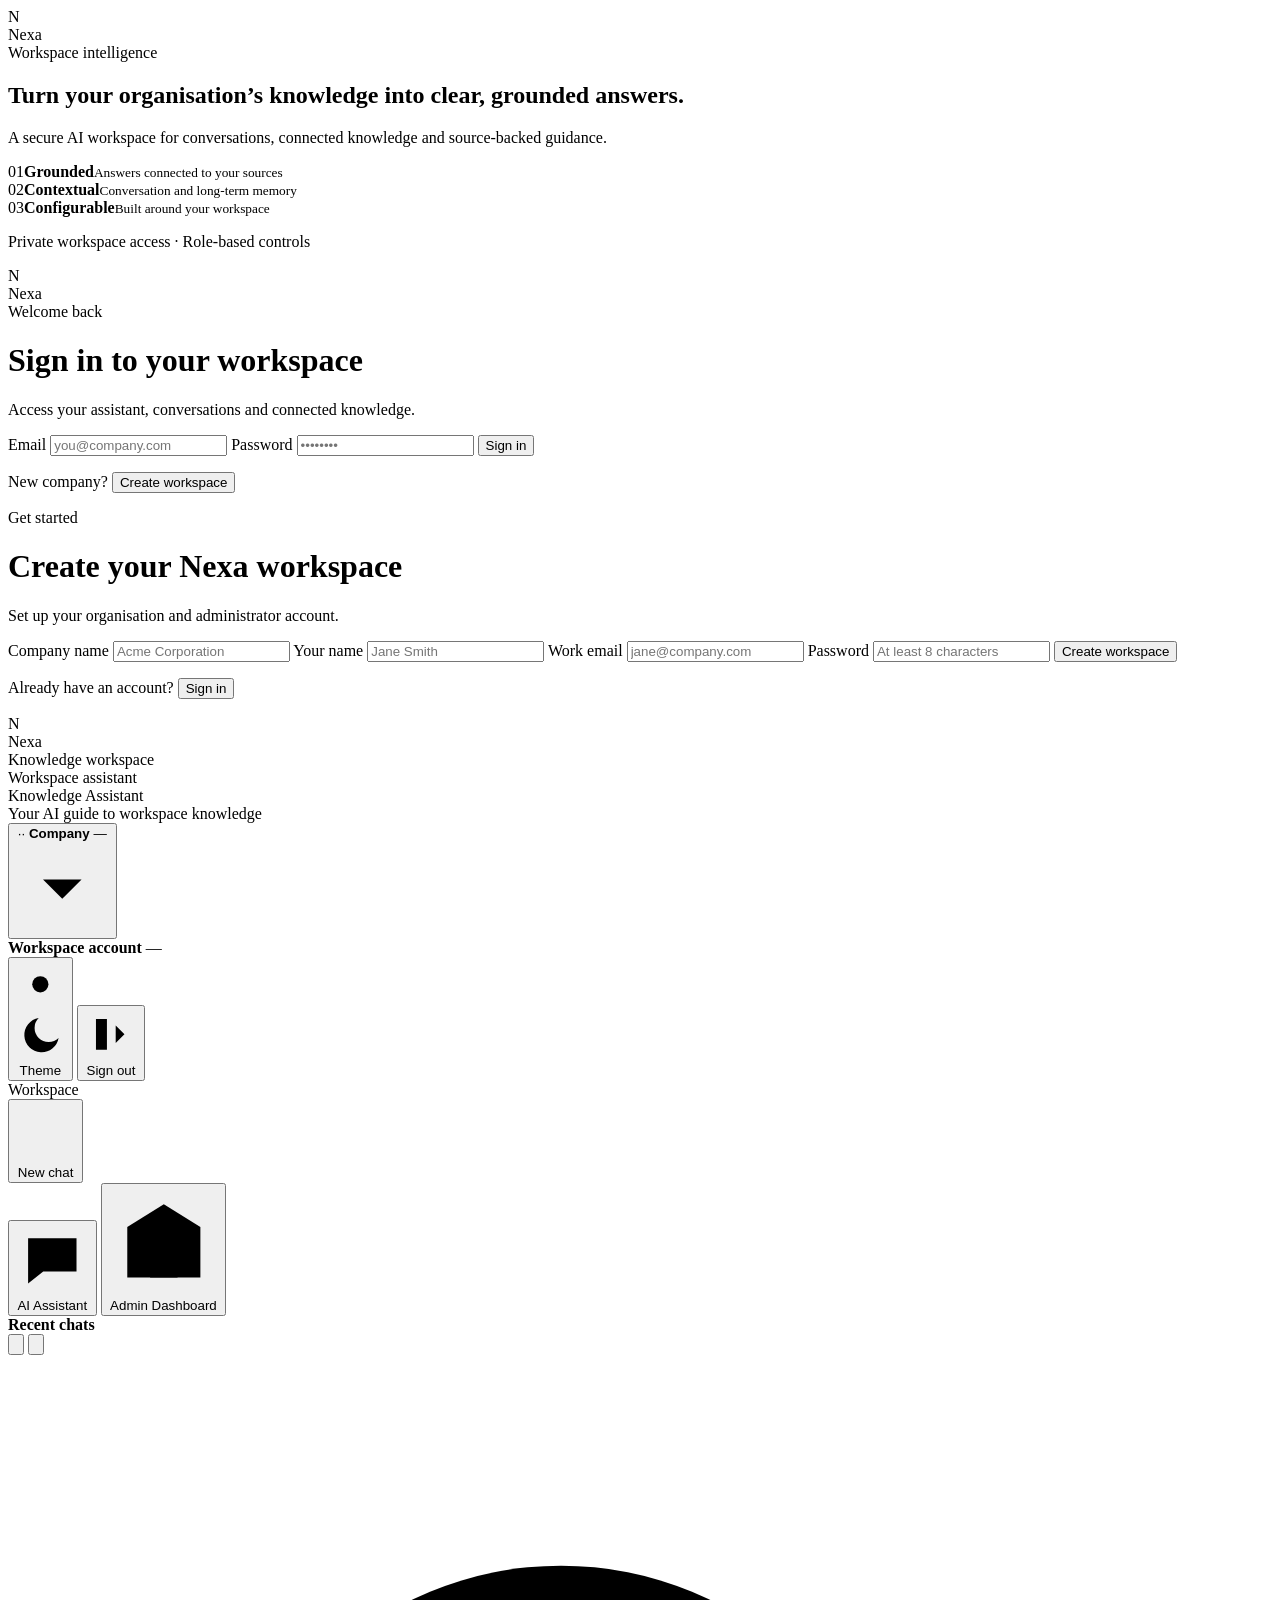
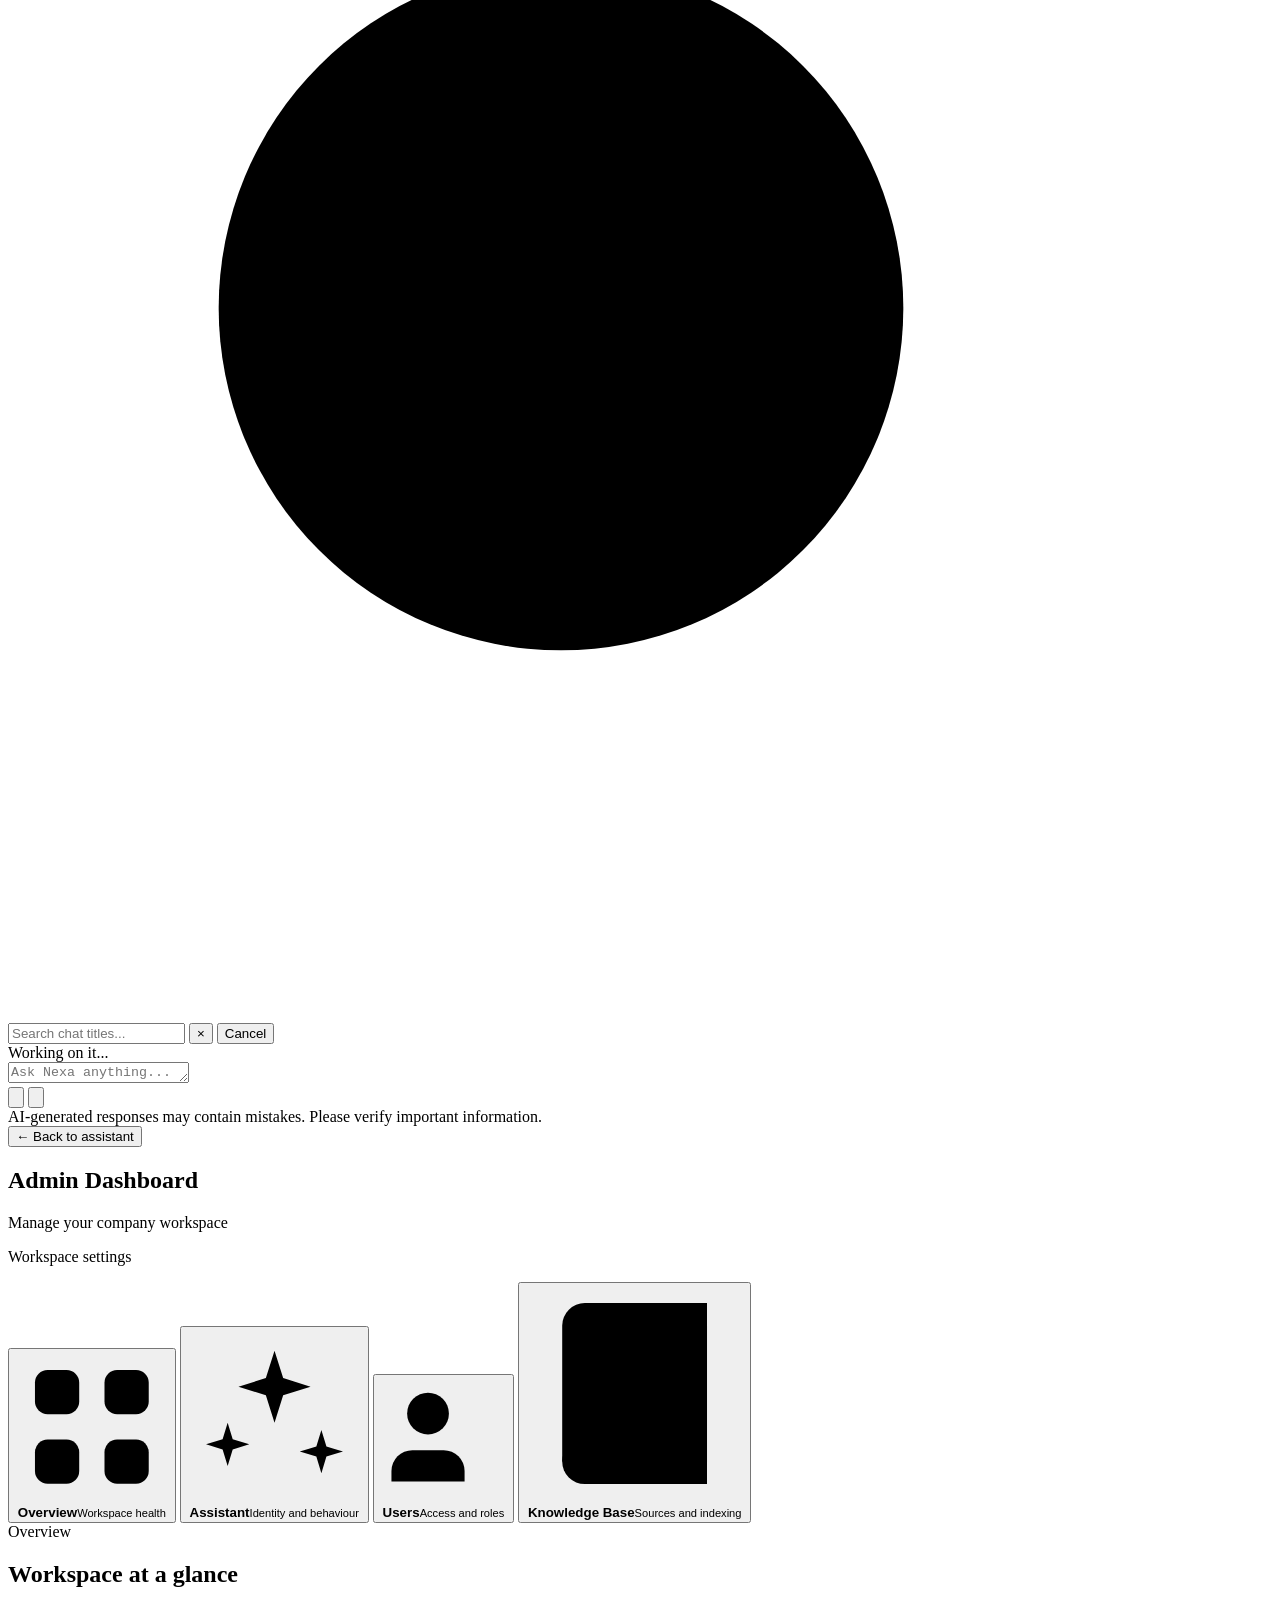
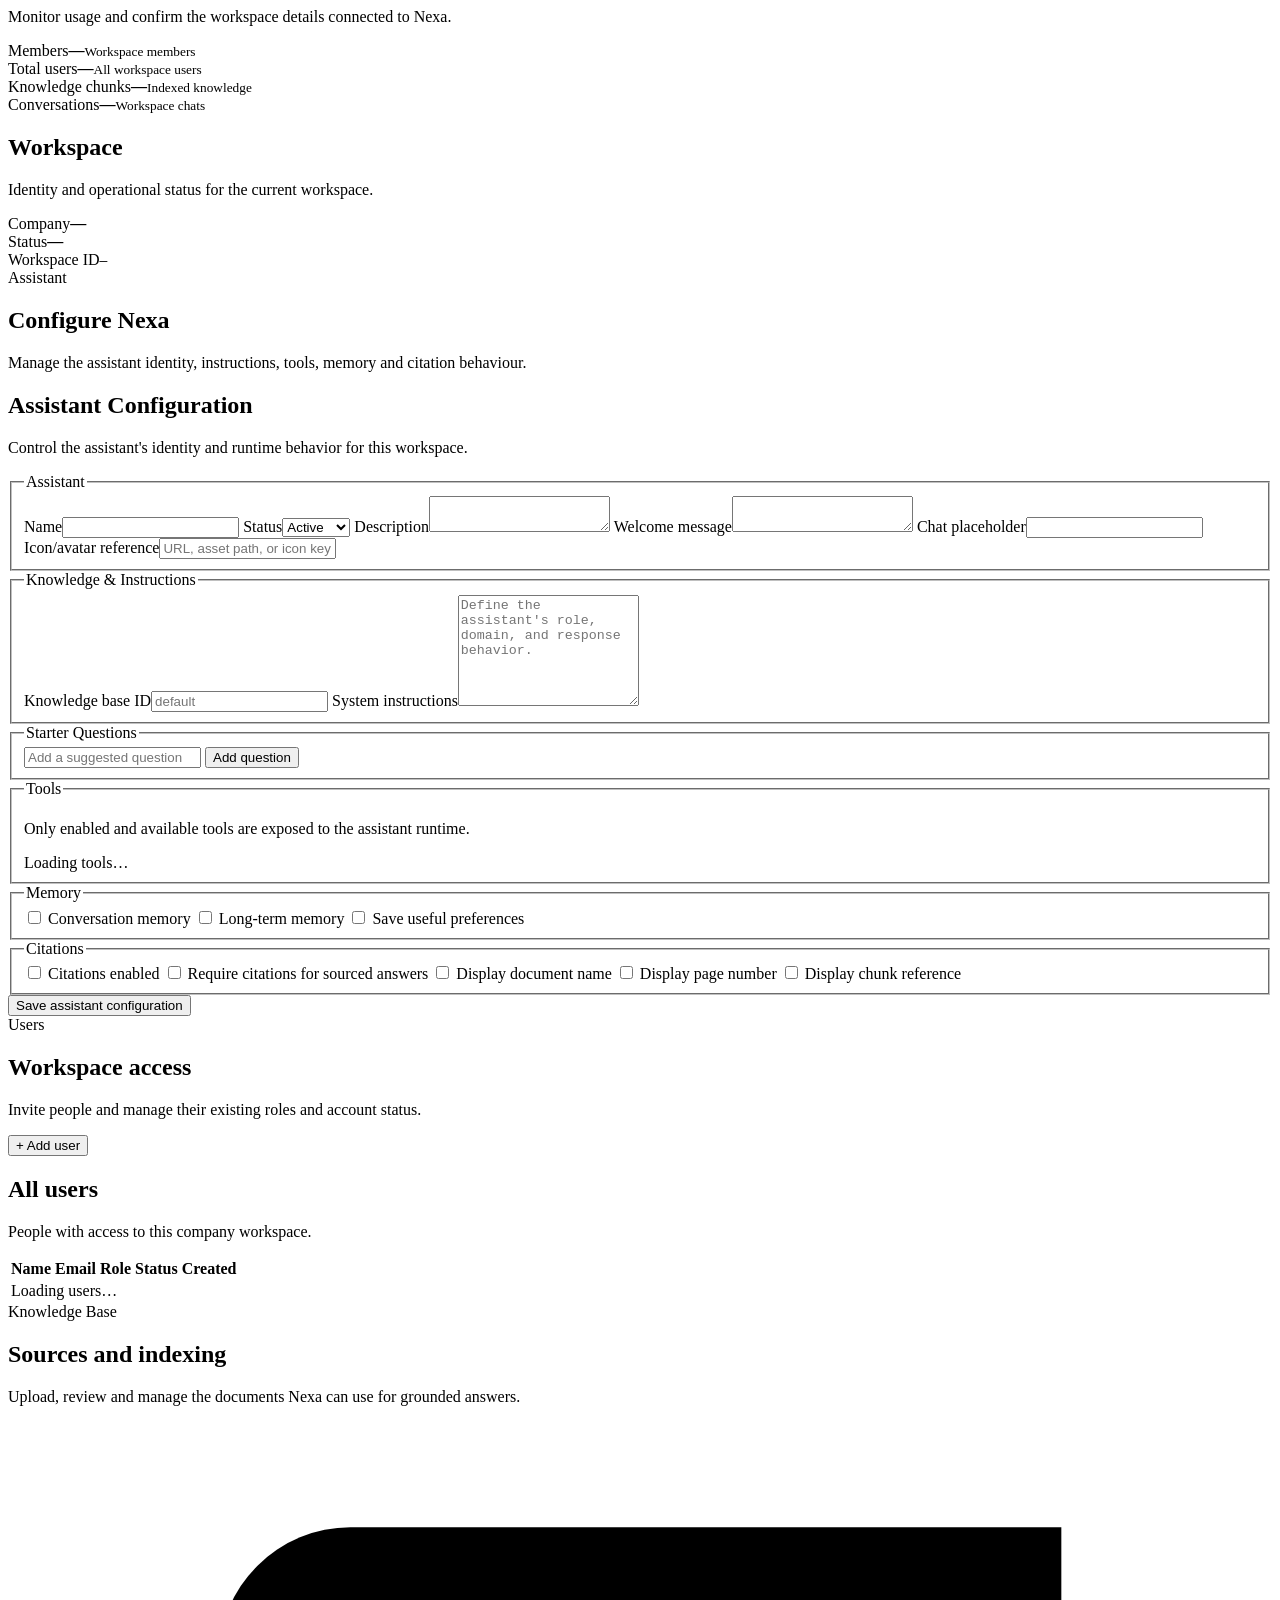
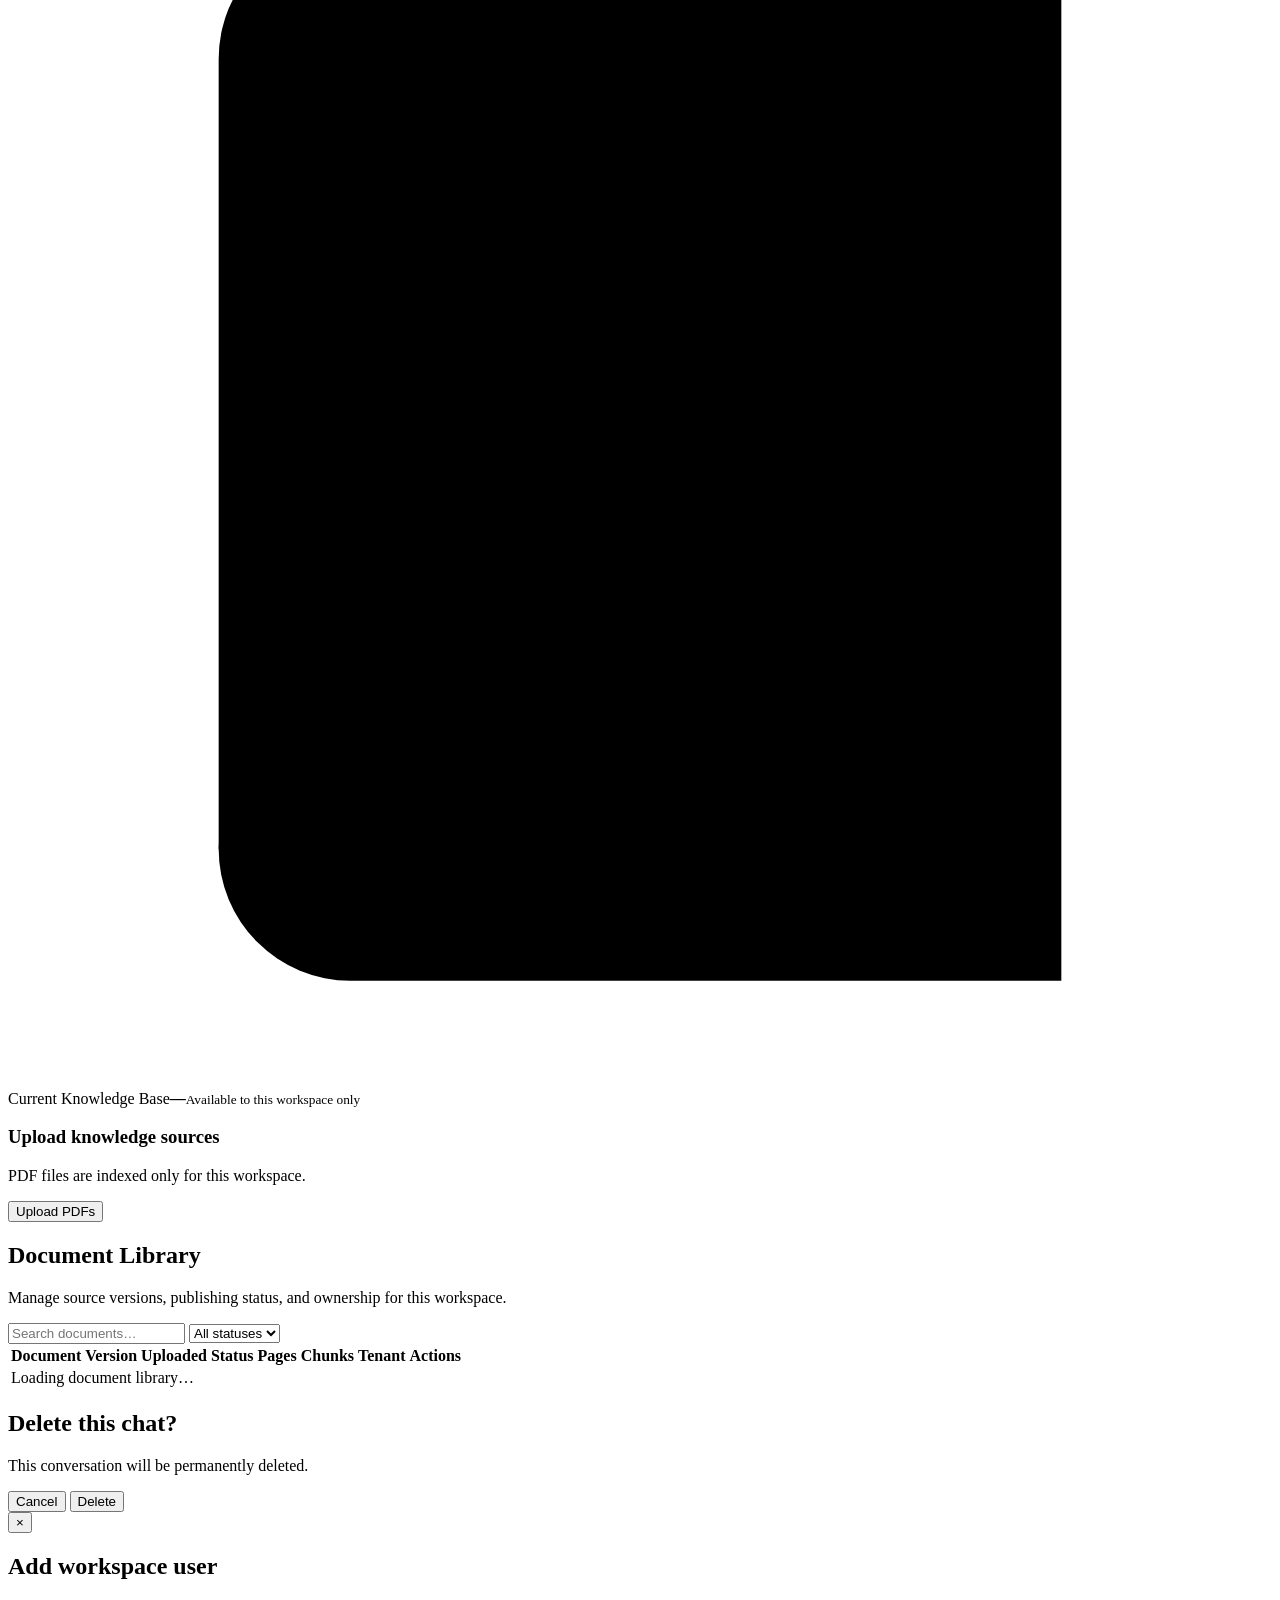
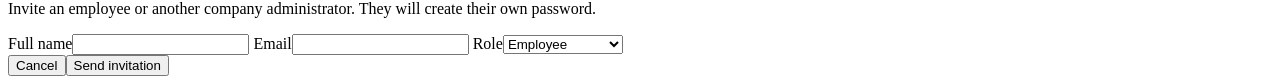
==== commit 25357b13: "updated styles work" ====
--- a/frontend/index.html
+++ b/frontend/index.html
@@ -202,9 +202,9 @@
 
       <!-- Main -->
       <main class="main">
-        <div class="hero">
+        <!-- <div class="hero">
           <div class="hero-conversation-state" aria-hidden="true"><i></i><span>Current conversation</span></div>
-          <div class="hero-copy">
+          <div>
             <span class="eyebrow">AI Assistant</span>
             <h1 id="assistantName">Knowledge Assistant</h1>
             <p id="assistantDescription">Ask about your workspace knowledge — answers include source citations.</p>
@@ -215,9 +215,9 @@
             <div class="hero-orbit orbit-two"></div>
             <div class="nexa-mark hero-mark"><span>N</span></div>
           </div>
-        </div>
-
-        <section class="capabilities-section" aria-label="Connected assistant capabilities">
+        </div> -->
+
+        <!-- <section class="capabilities-section" aria-label="Connected assistant capabilities">
           <div class="capabilities-heading">
             <span>Connected capabilities</span>
             <span class="live-label"><i></i>Live</span>
@@ -254,7 +254,7 @@
               <div><b>Voice mode</b><span>Text only</span></div>
             </div>
           </div>
-        </section>
+        </section> -->
 
         <section class="chat" id="chat" aria-label="Conversation"></section>
 
@@ -289,7 +289,7 @@
           <h1>Admin Dashboard</h1>
           <p id="adminCompanySubtitle">Manage your company workspace</p>
         </div>
-        <button id="refreshAdmin" class="admin-refresh" type="button">↻ Refresh</button>
+        <!-- <button id="refreshAdmin" class="admin-refresh" type="button">↻ Refresh</button> -->
       </header>
 
       <div id="adminError" class="admin-error hidden"></div>
@@ -444,7 +444,7 @@
             <section class="admin-card documents-card">
               <div class="admin-card-heading">
                 <div><h2>Document Library</h2><p>Manage source versions, publishing status, and ownership for this workspace.</p></div>
-                <div class="document-library-actions"><span id="documentSummary" class="document-summary">Loading documents…</span><button id="refreshDocuments" class="admin-secondary" type="button">↻ Refresh</button></div>
+                <!-- <div class="document-library-actions"><span id="documentSummary" class="document-summary">Loading documents…</span><button id="refreshDocuments" class="admin-secondary" type="button">↻ Refresh</button></div> -->
               </div>
               <div class="document-filters">
                 <input id="documentSearch" type="search" placeholder="Search documents…" aria-label="Search documents">
